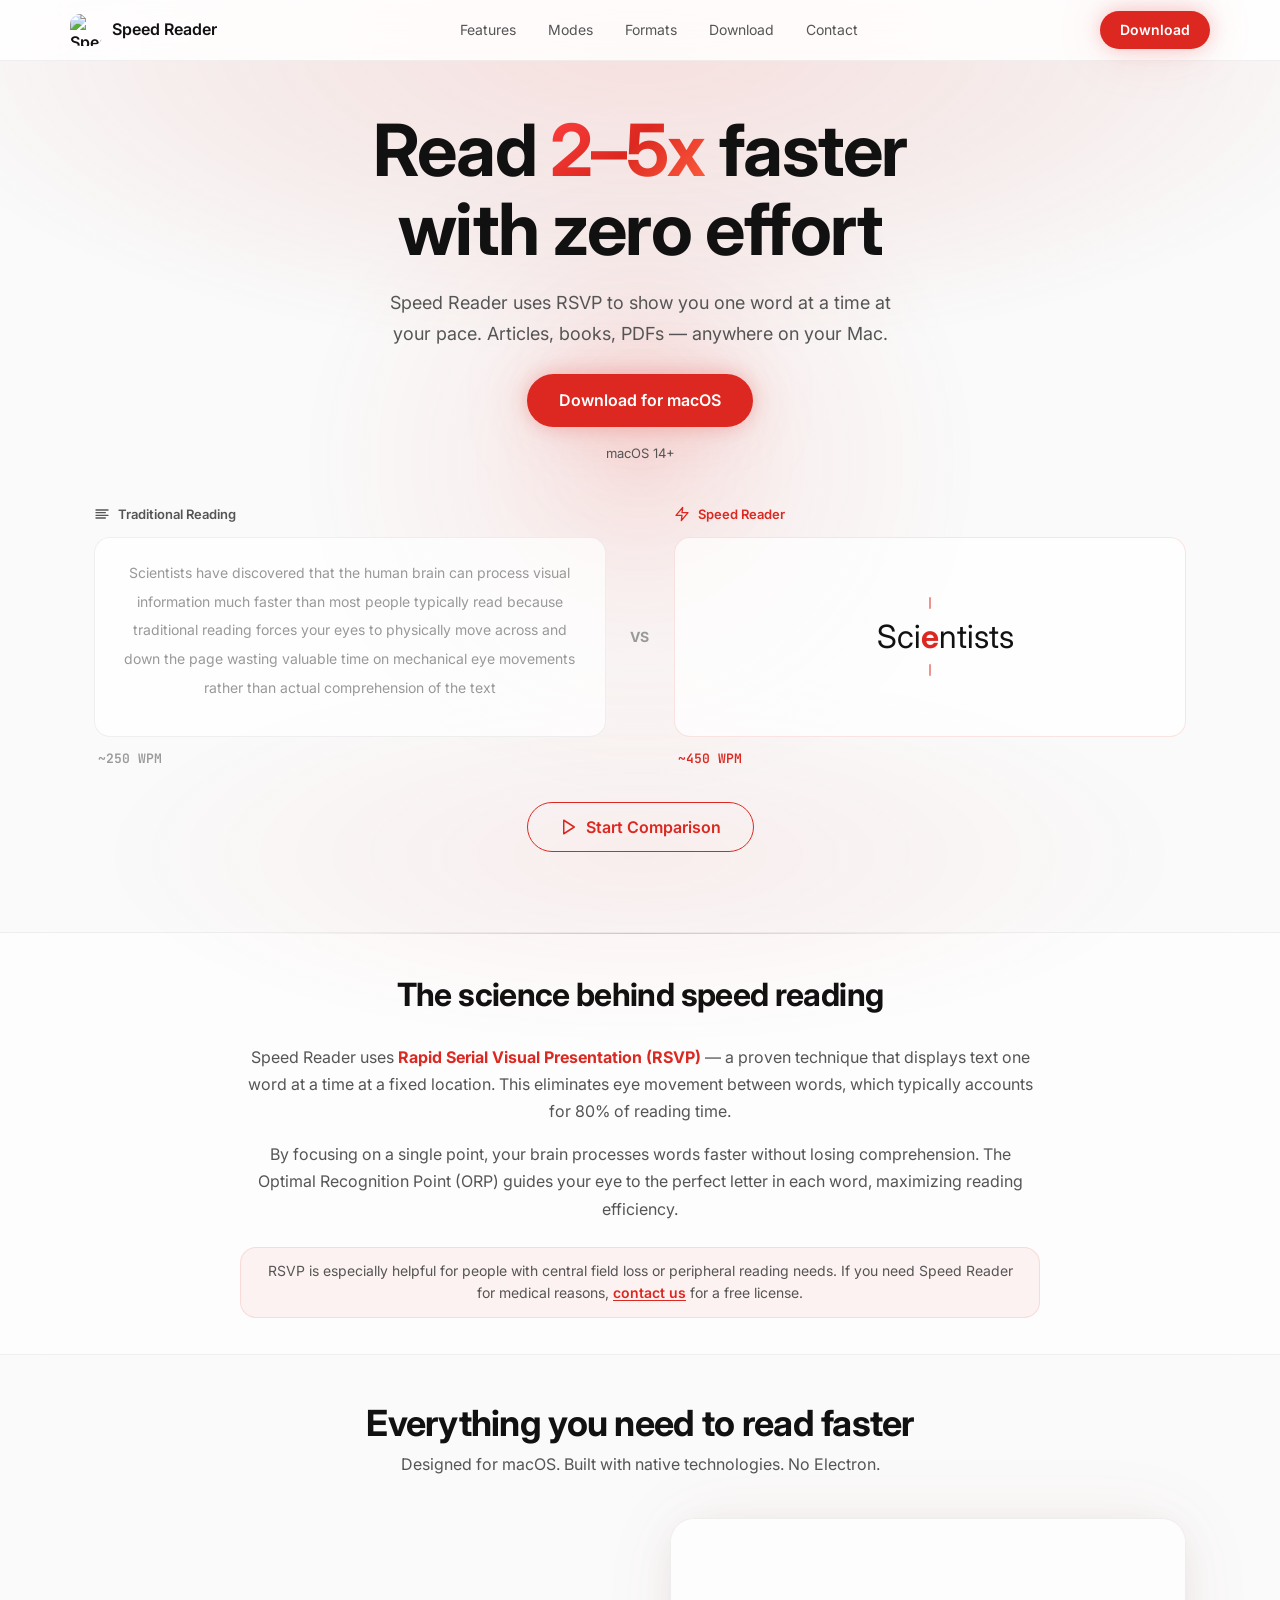
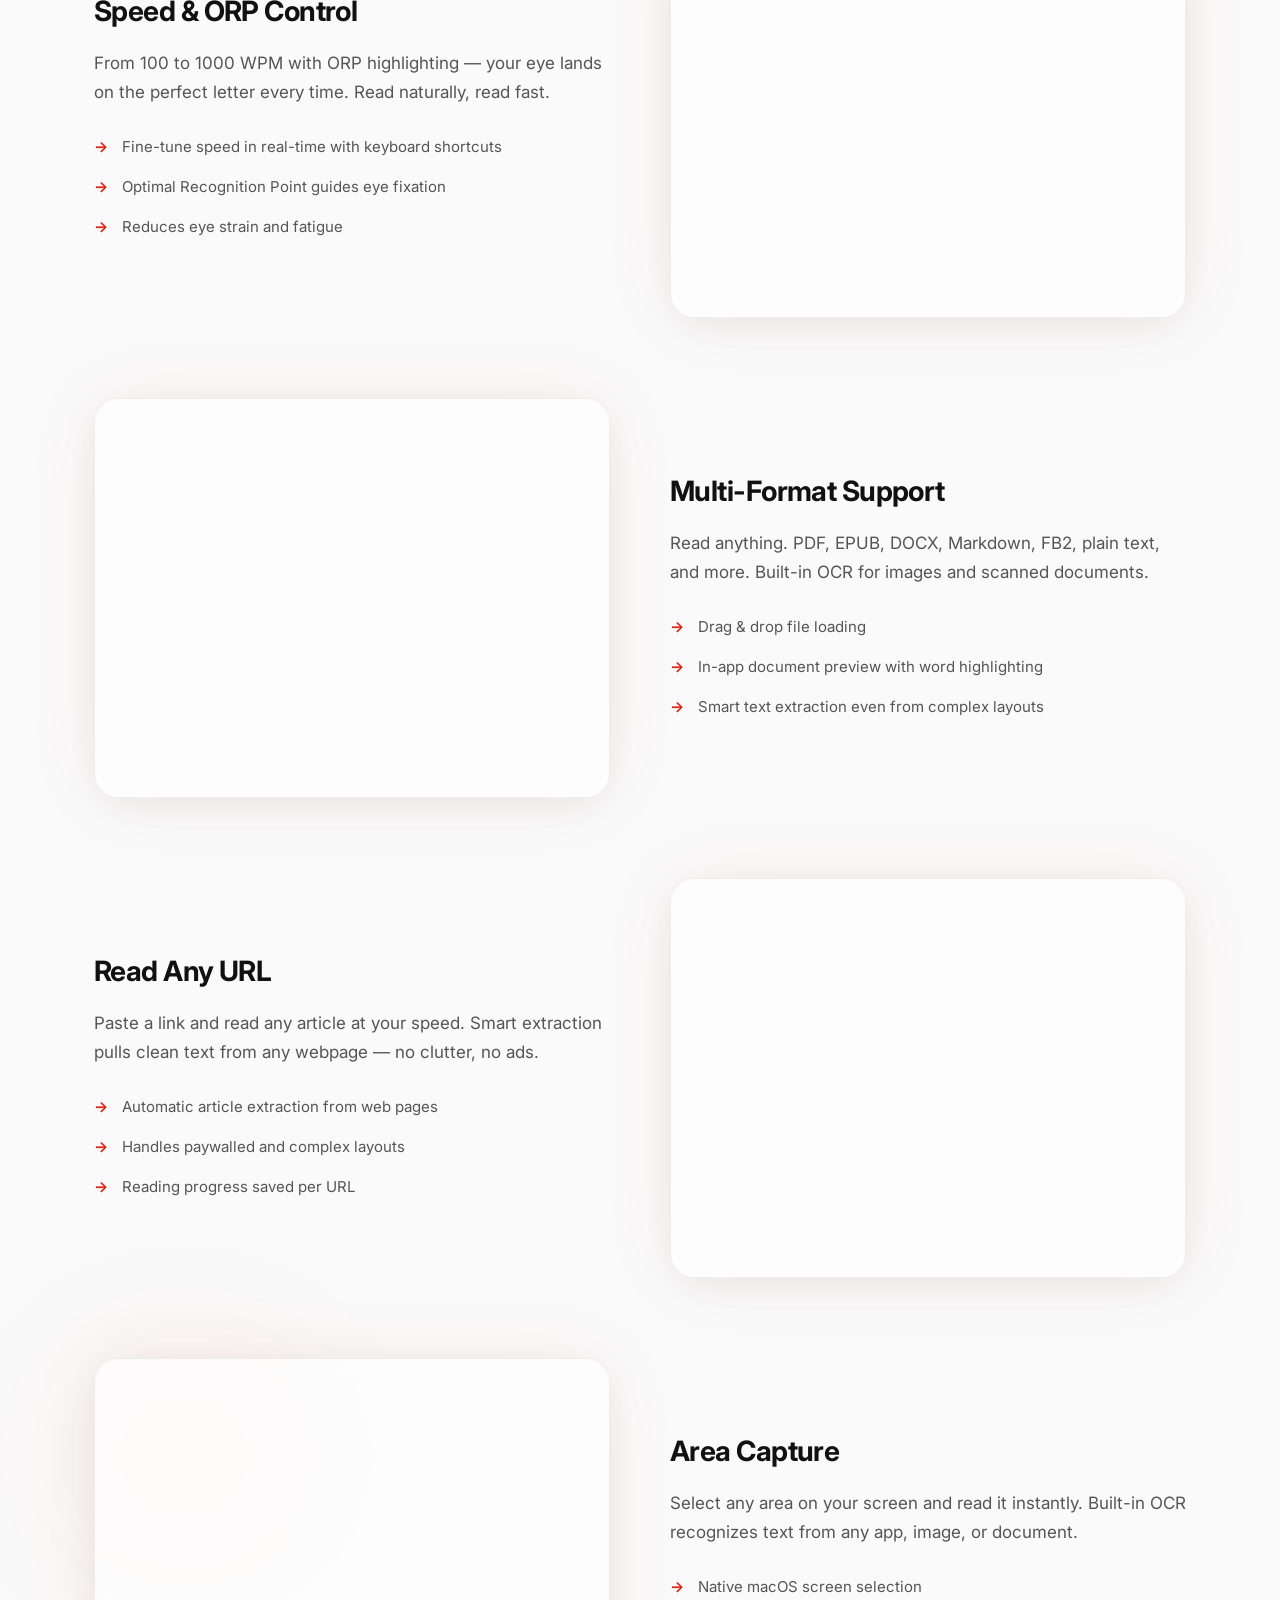
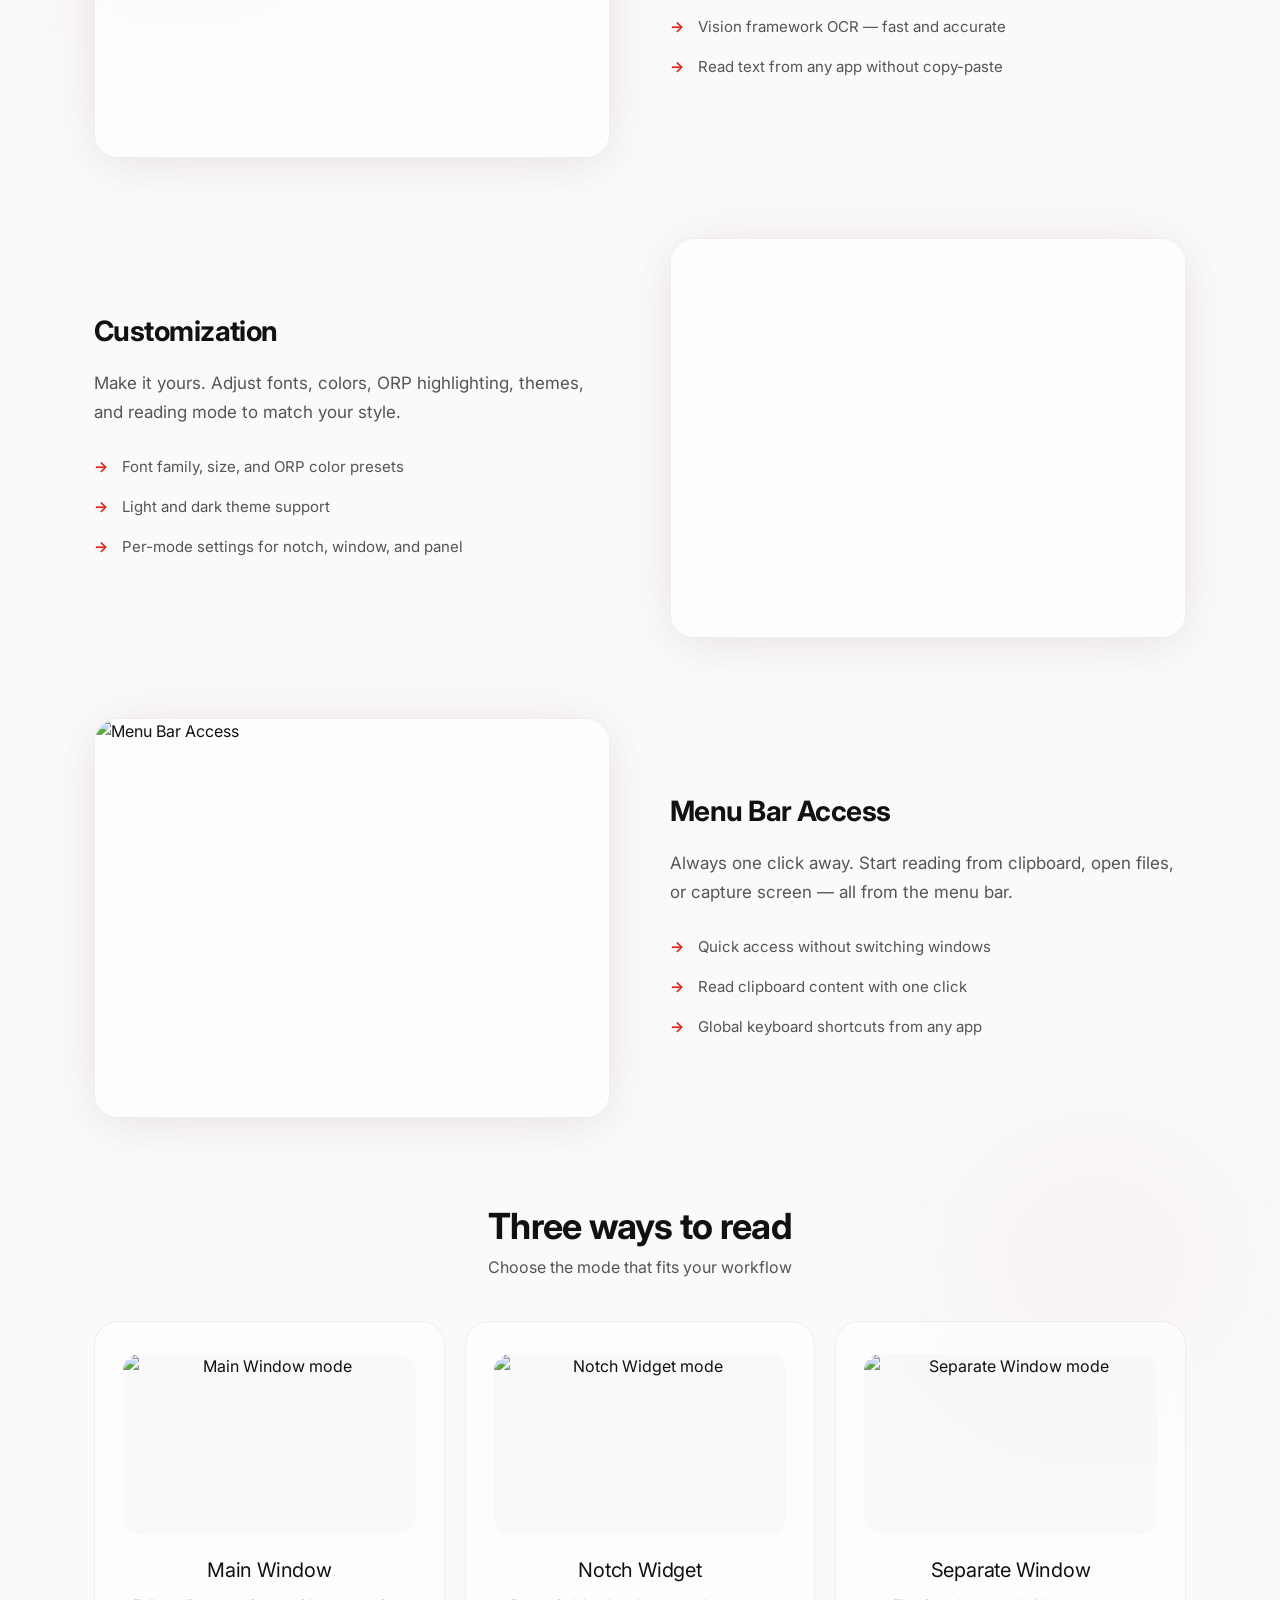
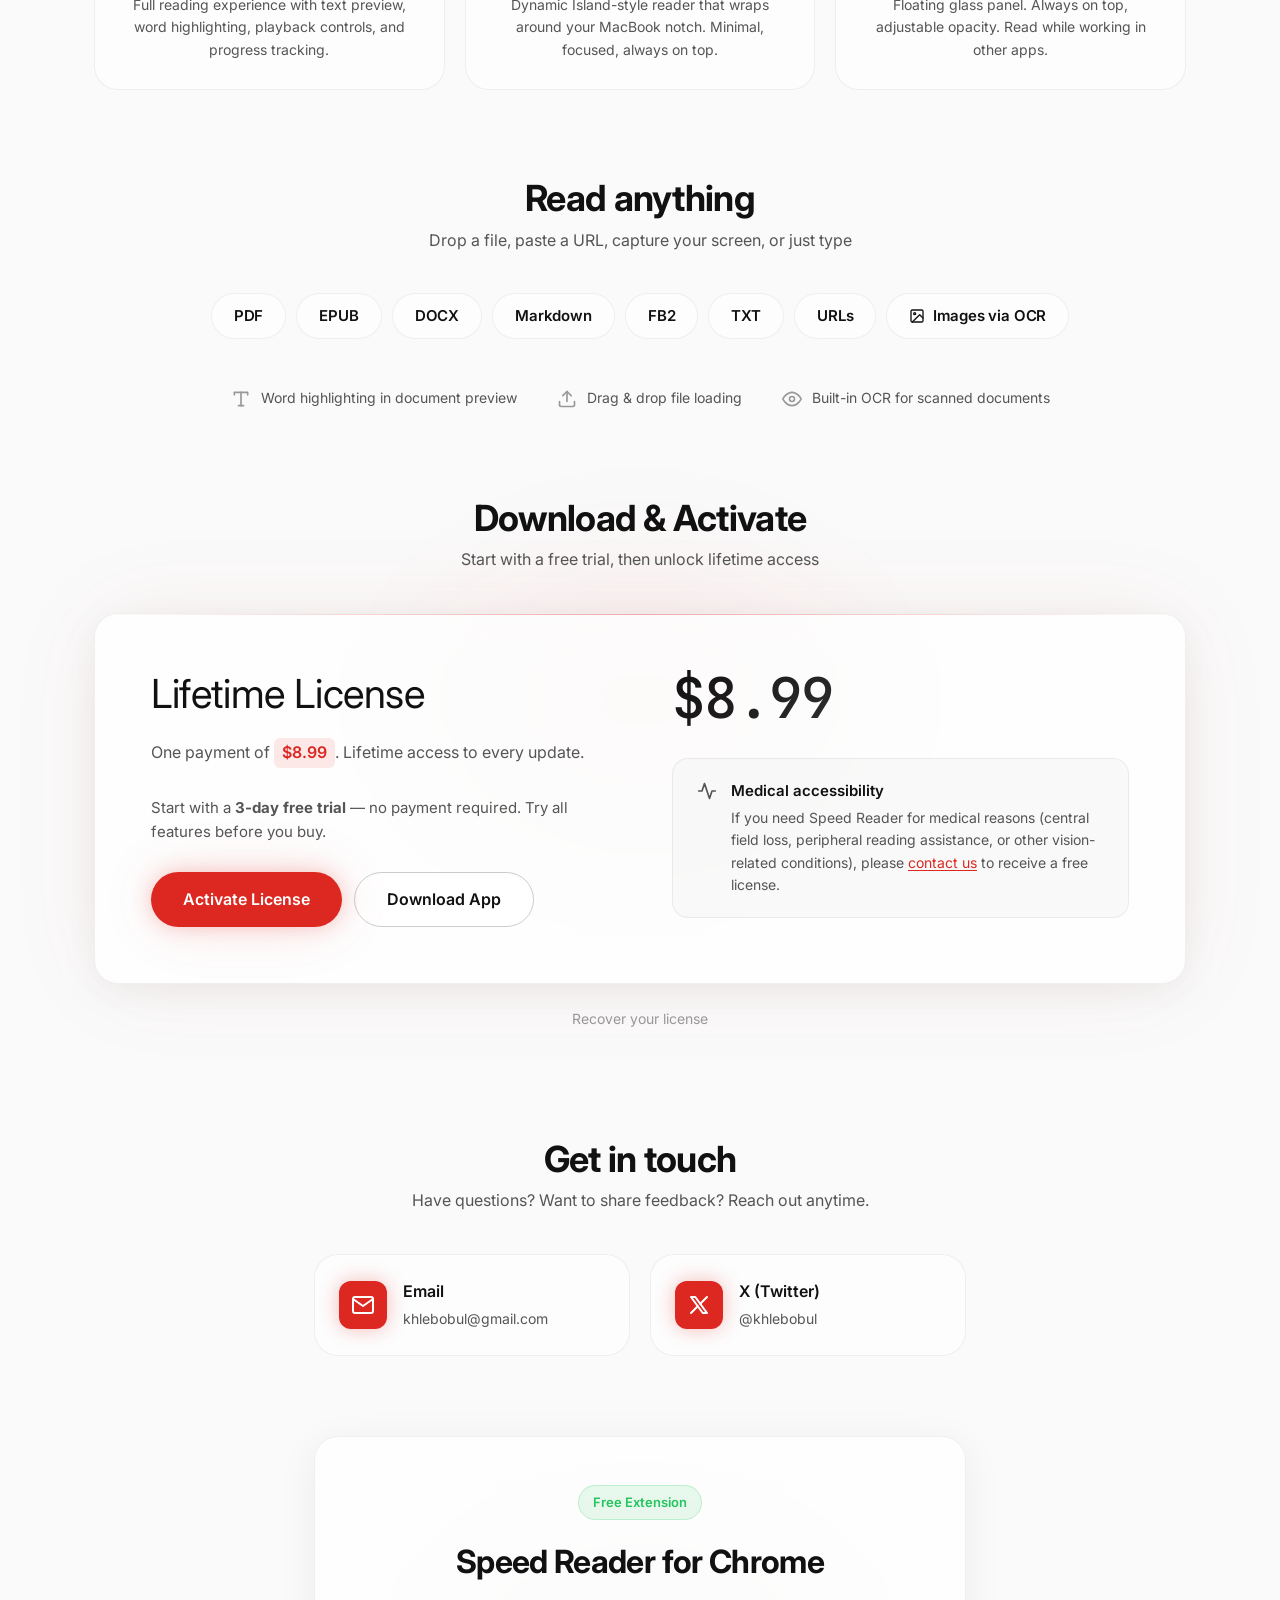
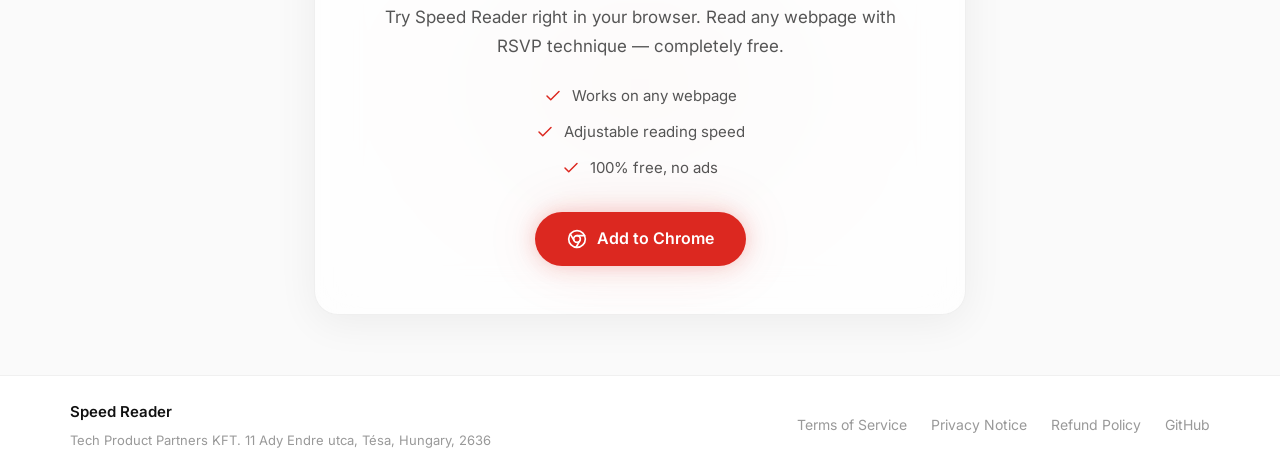
==== index.html @ 9a21c22a "small fix" ====
<!DOCTYPE html>
<html lang="en">
<head>
    <!-- Site domain — update all "https://speed-reader.pro" references when domain changes -->
    <meta charset="UTF-8">
    <meta name="viewport" content="width=device-width, initial-scale=1.0">
    <title>Speed Reader — Read Faster on macOS</title>
    <meta name="description" content="Speed reading app for macOS with RSVP technique, notch widget, and multi-format support. Read articles, books, and documents 2-5x faster.">
    <link rel="canonical" href="https://speed-reader.pro/">

    <!-- Open Graph -->
    <meta property="og:type" content="website">
    <meta property="og:url" content="https://speed-reader.pro/">
    <meta property="og:title" content="Speed Reader — Read Faster on macOS">
    <meta property="og:description" content="Speed reading app for macOS with RSVP technique, notch widget, and multi-format support. Read articles, books, and documents 2-5x faster.">
    <meta property="og:image" content="https://speed-reader.pro/assets/images/og-image.png">
    <meta property="og:site_name" content="Speed Reader">
    <meta property="og:locale" content="en_US">

    <!-- Twitter Card -->
    <meta name="twitter:card" content="summary_large_image">
    <meta name="twitter:site" content="@khlebobul">
    <meta name="twitter:title" content="Speed Reader — Read Faster on macOS">
    <meta name="twitter:description" content="Speed reading app for macOS with RSVP technique, notch widget, and multi-format support. Read articles, books, and documents 2-5x faster.">
    <meta name="twitter:image" content="https://speed-reader.pro/assets/images/og-image.png">

    <!-- Additional SEO -->
    <meta name="theme-color" content="#dc2820">
    <meta name="application-name" content="Speed Reader">

    <!-- Structured Data -->
    <script type="application/ld+json">
    {
        "@context": "https://schema.org",
        "@type": "SoftwareApplication",
        "name": "Speed Reader",
        "operatingSystem": "macOS 14+",
        "applicationCategory": "UtilitiesApplication",
        "description": "Speed reading app for macOS with RSVP technique, notch widget, and multi-format support. Read articles, books, and documents 2-5x faster.",
        "offers": {
            "@type": "Offer",
            "price": "8.99",
            "priceCurrency": "USD",
            "availability": "https://schema.org/InStock"
        },
        "url": "https://speed-reader.pro/",
        "screenshot": "https://speed-reader.pro/assets/images/main_window.jpeg"
    }
    </script>

    <link rel="preconnect" href="https://fonts.googleapis.com">
    <link rel="preconnect" href="https://fonts.gstatic.com" crossorigin>
    <link href="https://fonts.googleapis.com/css2?family=Inter:wght@400;500;600&family=JetBrains+Mono:wght@400;500&display=swap" rel="stylesheet">
    <link rel="stylesheet" href="css/style.css">
    <link rel="icon" type="image/png" href="assets/favicons/favicon-96x96.png" sizes="96x96" />
    <link rel="icon" type="image/svg+xml" href="assets/favicons/favicon.svg" />
    <link rel="shortcut icon" href="assets/favicons/favicon.ico" />
    <link rel="apple-touch-icon" sizes="180x180" href="assets/favicons/apple-touch-icon.png" />
    <link rel="manifest" href="assets/favicons/site.webmanifest" />
    <!-- Preload demo videos -->
    <link rel="preload" href="assets/demos/adjustable_speed.mp4" as="video" type="video/mp4">
    <link rel="preload" href="assets/demos/multi-format_support.mp4" as="video" type="video/mp4">
    <link rel="preload" href="assets/demos/url.mp4" as="video" type="video/mp4">
    <link rel="preload" href="assets/demos/area.mp4" as="video" type="video/mp4">
    <link rel="preload" href="assets/demos/settings.mp4" as="video" type="video/mp4">

    <!-- Preload mode images -->
    <link rel="preload" href="assets/images/main_window.jpeg" as="image">
    <link rel="preload" href="assets/images/notch_widget.jpeg" as="image">
    <link rel="preload" href="assets/images/separate_window.jpeg" as="image">

    <script>
window.paywall={paywallContainerId:"",shadowRoot:null,_paywallId:null,_isInitialized:!1,_initPromise:null,_eventHandlers:new Map,_paywallDocumentRoot:null,_observer:null,_overrideStyles:null,_iframeCreated:!1,_iframeCreating:!1,_userId:null,_requestCounter:0,_iframeContentWindow:null,_generateRequestId:function(){if("undefined"!=typeof crypto&&crypto.randomUUID)return crypto.randomUUID();if("undefined"!=typeof crypto&&crypto.getRandomValues){let e=new Uint8Array(16);return crypto.getRandomValues(e),Array.from(e,e=>e.toString(16).padStart(2,"0")).join("")}return this._requestCounter++,"".concat(Date.now(),"_").concat(this._requestCounter,"_").concat(Math.random().toString(36).slice(2,11))},init:function(e){var a;return this._initPromise||(this._paywallId=e,this._paywallDocumentRoot=null!=(a=this.shadowRoot)?a:document,"undefined"!=typeof chrome&&chrome.storage&&chrome.storage.sync&&chrome.storage.sync.get(["pw-".concat(this._paywallId,"-visitor-id")],e=>{var a;this._userId=null!=(a=e["pw-".concat(this._paywallId,"-visitor-id")])?a:null}),window.addEventListener("message",this._globalEventHandler.bind(this),!1),this._initPromise=new Promise(e=>{this._addEventHandler("init",a=>{"state"===a.data.type&&(this._isInitialized=!0,this._removeEventHandler("init"),e(!0))})})),this._initPromise},_createAndAppendIframe:function(){this._iframeCreated||this._iframeCreating||(this._iframeCreating=!0,window.requestAnimationFrame(()=>{let e=()=>{let e,a=document.createElement("iframe");a.src="https://appbox.space/paywall/".concat(this._paywallId,"?v=2.1.3&containerId=").concat(this.paywallContainerId,"&ext_user_id=").concat(this._userId),a.id="paywall-".concat(this._paywallId),a.style.cssText="position:fixed;width:0;height:0;border:none;opacity:0;",this.paywallContainerId?(e=this._paywallDocumentRoot.getElementById(this.paywallContainerId))||(console.warn("[PAYWALL ERROR] Specified container not found, appending to body"),e=this._paywallDocumentRoot.querySelector("body")):e=this._paywallDocumentRoot.querySelector("body"),e?(e.appendChild(a),this._iframeContentWindow=a.contentWindow,this._iframeCreated=!0,this._iframeCreating=!1):console.error("[PAYWALL ERROR] Paywall container not found")};"loading"===this._paywallDocumentRoot.readyState?this._paywallDocumentRoot.addEventListener("DOMContentLoaded",e):e()}))},_globalEventHandler:function(e){let a=!1;if(this._iframeContentWindow&&e.source===this._iframeContentWindow)a=!0;else if(this._iframeCreated){let t=this._paywallDocumentRoot.getElementById("paywall-".concat(this._paywallId));t&&e.source===t.contentWindow&&(a=!0)}if(!a)return;let t=this._paywallDocumentRoot.getElementById("paywall-".concat(this._paywallId));for(let[,a]of("change-styles"===e.data.type&&t?Object.assign(t.style,{...e.data.style,...this._overrideStyles||{}}):"redirect"===e.data.type?window.open(e.data.redirectUrl):"remove"===e.data.type&&t&&t.remove(),this._eventHandlers))a(e)},_addEventHandler:function(e,a){this._eventHandlers.set(e,a)},_removeEventHandler:function(e){this._eventHandlers.delete(e)},_ensureInitialized:async function(){return this._paywallId||this.init("793"),this._paywallId},_ensureIframeCreated:async function(){await this._ensureInitialized(),!this._iframeCreated&&(this._createAndAppendIframe(),this._isInitialized||await this._initPromise)},open:async function(){let e=arguments.length>0&&void 0!==arguments[0]?arguments[0]:{resolveEvent:"opened",consumeTrialOpen:!0};return await this._ensureIframeCreated(),new Promise((a,t)=>{let n=this._generateRequestId(),l=l=>{var s;if((null==(s=l.data)?void 0:s.type)==="state"&&"https://appbox.space"===l.origin)if("invisible"===l.data.state.visibility_status&&"paid"!==l.data.state.purchase_status&&"tokenization-sign-in"!==l.data.state.visibility_status_reason)this._removeEventHandler("open_".concat(n)),t(l.data.state);else switch(e.resolveEvent){case"opened":"visible"===l.data.state.visibility_status?(this._removeEventHandler("open_".concat(n)),a(l.data.state)):"invisible"===l.data.state.visibility_status&&(this._removeEventHandler("open_".concat(n)),t(l.data.state));break;case"signed-in":"signed-in"===l.data.state.auth_status&&(this._removeEventHandler("open_".concat(n)),a(l.data.state));break;case"success-purchase":"paid"===l.data.state.purchase_status&&(this._removeEventHandler("open_".concat(n)),a(l.data.state))}};this._addEventHandler("open_".concat(n),l);let s=this._paywallDocumentRoot.getElementById("paywall-".concat(this._paywallId));null==s||s.contentWindow.postMessage({action:"open",consumeTrialOpen:e.consumeTrialOpen},"*")})},renew:async function(){return await this._ensureIframeCreated(),new Promise((e,a)=>{var t;let n=this._generateRequestId(),l=t=>{var l;(null==(l=t.data)?void 0:l.type)==="state"&&"https://appbox.space"===t.origin&&("paid"===t.data.state.purchase_status?(this._removeEventHandler("renew_".concat(n)),e(t.data.state)):"closed-by-user"===t.data.state.visibility_status_reason&&(this._removeEventHandler("renew_".concat(n)),a(t.data.state)))};this._addEventHandler("renew_".concat(n),l),null==(t=this._paywallDocumentRoot.getElementById("paywall-".concat(this._paywallId)))||t.contentWindow.postMessage({action:"renew"},"*")})},getUser:async function(){return await this._ensureIframeCreated(),this.makeRequest("https://appbox.space/api/v1/paywall/".concat(this._paywallId,"/user"))},signOut:async function(){return this.makeRequest("https://appbox.space/api/signout",{method:"POST"})},destroy:async function(){await this._ensureIframeCreated();let e=this._paywallDocumentRoot.getElementById("paywall-".concat(this._paywallId));null==e||e.remove(),this._iframeCreated=!1,this._iframeContentWindow=null,this._isInitialized=!1,this._initPromise=null},setUserMetadata:async function(e){await this._ensureIframeCreated();let a=this._paywallDocumentRoot.getElementById("paywall-".concat(this._paywallId));null==a||a.contentWindow.postMessage({type:"SET_USER_METADATA",metadata:e},"*")},getTrialInfo:async function(){return await this._ensureIframeCreated(),new Promise((e,a)=>{let t=this._paywallDocumentRoot.getElementById("paywall-".concat(this._paywallId)),n=this._generateRequestId(),l=t=>{t.data.requestId===n&&(this._removeEventHandler("request_".concat(n)),t.data.error?a(t.data.error):e(t.data.response))};this._addEventHandler("request_".concat(n),l),null==t||t.contentWindow.postMessage({type:"GET_TRIAL_INFO",requestId:n},"*")})},getOfferInfo:async function(){return await this._ensureIframeCreated(),new Promise((e,a)=>{let t=this._paywallDocumentRoot.getElementById("paywall-".concat(this._paywallId)),n=this._generateRequestId(),l=t=>{t.data.requestId===n&&(this._removeEventHandler("request_".concat(n)),t.data.error?a(t.data.error):e(t.data.response))};this._addEventHandler("request_".concat(n),l),null==t||t.contentWindow.postMessage({type:"GET_OFFER_INFO",requestId:n},"*")})},makeRequest:async function(e){let a=arguments.length>1&&void 0!==arguments[1]?arguments[1]:{},t=arguments.length>2&&void 0!==arguments[2]?arguments[2]:null,n=arguments.length>3&&void 0!==arguments[3]&&arguments[3];return await this._ensureIframeCreated(),new Promise((l,s)=>{let r=this._paywallDocumentRoot.getElementById("paywall-".concat(this._paywallId)),i=this._generateRequestId(),o=e=>{e.data.requestId===i&&(this._removeEventHandler("request_".concat(i)),e.data.error?s(e.data.error):l(e.data.response))};this._addEventHandler("request_".concat(i),o),null==r||r.contentWindow.postMessage({type:"MAKE_REQUEST",url:e,options:a,requestId:i,useFormData:n},"*"),t&&(t.abort=()=>{this._abortRequest(i)})})},makeStreamRequest:async function*(e){let a=arguments.length>1&&void 0!==arguments[1]?arguments[1]:{},t=arguments.length>2&&void 0!==arguments[2]?arguments[2]:null,n=arguments.length>3&&void 0!==arguments[3]&&arguments[3];await this._ensureIframeCreated();let l=this._paywallDocumentRoot.getElementById("paywall-".concat(this._paywallId)),s=this._generateRequestId();this._addEventHandler("stream_".concat(s),e=>new Promise((a,t)=>{if(e.data.requestId===s){var n,l;(null==(l=e.data)||null==(n=l.data)?void 0:n.error)?t(e.data.data.error):a({chunk:e.data.chunk,done:e.data.done})}else a(null)})),null==l||l.contentWindow.postMessage({type:"MAKE_STREAM_REQUEST",url:e,options:a,requestId:s,useFormData:n},"*"),t&&(t.abort=()=>{this._abortRequest(s)});try{for(;;){let e=await new Promise((e,a)=>{let t=t=>{if(t.data.requestId===s){var n,l;(null==(l=t.data)||null==(n=l.data)?void 0:n.error)?a(t.data.data.error):e(t.data)}};this._addEventHandler("stream_message_".concat(s),t)});if(e.done)break;e.chunk&&(yield e.chunk)}}finally{this._removeEventHandler("stream_".concat(s)),this._removeEventHandler("stream_message_".concat(s))}},_abortRequest:function(e){var a;let t=this._paywallDocumentRoot.getElementById("paywall-".concat(this._paywallId));null==t||null==(a=t.contentWindow)||a.postMessage({type:"ABORT_REQUEST",requestId:e},"*")}};
    </script>
    </head>
<body>

    <!-- Nav -->
    <nav class="nav">
        <div class="nav-inner">
            <a href="#" class="nav-logo">
                <img src="assets/logo/logo.png" alt="Speed Reader" class="nav-logo-icon">
                <span>Speed Reader</span>
            </a>
            <div class="nav-links">
                <a href="#features">Features</a>
                <a href="#modes">Modes</a>
                <a href="#formats">Formats</a>
                <a href="#download-section">Download</a>
                <a href="#contact">Contact</a>
            </div>
            <a href="#download-section" class="btn btn-sm" data-umami-event="download-nav">Download</a>
        </div>
    </nav>

    <main>
    <!-- Hero -->
    <section class="hero">
        <h1 class="hero-title">
            Read <span class="hero-accent">2&ndash;5x</span> faster<br>
            with zero effort
        </h1>
        <p class="hero-subtitle">
            Speed Reader uses RSVP to show you one word at a time at your pace.
            Articles, books, PDFs — anywhere on your Mac.
        </p>
        <div class="hero-cta">
            <a href="#download-section" class="btn btn-lg" data-umami-event="download-hero">Download for macOS</a>
            <span class="hero-req">macOS 14+</span>
        </div>

        <!-- Hero visual: Speed comparison -->
        <div class="hero-visual">
            <div class="comparison-container">
                <div class="comparison-side comparison-traditional">
                    <div class="comparison-label">
                        <svg width="16" height="16" viewBox="0 0 24 24" fill="none" stroke="currentColor" stroke-width="2" stroke-linecap="round" stroke-linejoin="round"><line x1="17" y1="10" x2="3" y2="10"/><line x1="21" y1="6" x2="3" y2="6"/><line x1="21" y1="14" x2="3" y2="14"/><line x1="17" y1="18" x2="3" y2="18"/></svg>
                        Traditional Reading
                    </div>
                    <div class="comparison-display comparison-text-display" id="comparison-traditional"></div>
                    <div class="comparison-meta">
                        <span class="comparison-wpm" id="traditional-wpm">~250 WPM</span>
                        <span class="comparison-status" id="traditional-status"></span>
                    </div>
                </div>

                <div class="comparison-vs">VS</div>

                <div class="comparison-side comparison-rsvp">
                    <div class="comparison-label comparison-label-accent">
                        <svg width="16" height="16" viewBox="0 0 24 24" fill="none" stroke="currentColor" stroke-width="2" stroke-linecap="round" stroke-linejoin="round"><polygon points="13 2 3 14 12 14 11 22 21 10 12 10 13 2"/></svg>
                        Speed Reader
                    </div>
                    <div class="comparison-display comparison-rsvp-display" id="comparison-rsvp">
                        <div class="comparison-rsvp-text">
                            <span id="comp-rsvp-pre"></span><span id="comp-rsvp-orp"></span><span id="comp-rsvp-post"></span>
                        </div>
                    </div>
                    <div class="comparison-meta">
                        <span class="comparison-wpm comparison-wpm-accent" id="rsvp-wpm">~450 WPM</span>
                        <span class="comparison-status" id="rsvp-status"></span>
                    </div>
                </div>
            </div>

            <div class="comparison-controls">
                <button class="btn btn-lg comparison-btn" id="comparison-start">
                    <svg width="18" height="18" viewBox="0 0 24 24" fill="none" stroke="currentColor" stroke-width="2" stroke-linecap="round" stroke-linejoin="round"><polygon points="5 3 19 12 5 21 5 3"/></svg>
                    Start Comparison
                </button>
                <div class="comparison-result" id="comparison-result"></div>
            </div>
        </div>
    </section>

    <!-- RSVP Technique -->
    <section class="rsvp-technique">
        <div class="rsvp-technique-inner">
            <div class="rsvp-technique-content">
                <h2>The science behind speed reading</h2>
                <p class="rsvp-technique-text">
                    Speed Reader uses <strong>Rapid Serial Visual Presentation (RSVP)</strong> — a proven technique that displays text one word at a time at a fixed location. This eliminates eye movement between words, which typically accounts for 80% of reading time.
                </p>
                <p class="rsvp-technique-text">
                    By focusing on a single point, your brain processes words faster without losing comprehension. The Optimal Recognition Point (ORP) guides your eye to the perfect letter in each word, maximizing reading efficiency.
                </p>
                <p class="rsvp-technique-medical">
                    RSVP is especially helpful for people with central field loss or peripheral reading needs. If you need Speed Reader for medical reasons, <a href="mailto:support@speed-reader.pro">contact us</a> for a free license.
                </p>
            </div>
        </div>
    </section>

    <!-- Features -->
    <section class="features" id="features">
        <div class="section-header">
            <h2>Everything you need to read faster</h2>
            <p class="section-subtitle">Designed for macOS. Built with native technologies. No Electron.</p>
        </div>

        <div class="features-list">
            <div class="feature-item">
                <div class="feature-item-content">
                    <h3>Speed & ORP Control</h3>
                    <p>From 100 to 1000 WPM with ORP highlighting — your eye lands on the perfect letter every time. Read naturally, read fast.</p>
                    <ul class="feature-item-list">
                        <li>Fine-tune speed in real-time with keyboard shortcuts</li>
                        <li>Optimal Recognition Point guides eye fixation</li>
                        <li>Reduces eye strain and fatigue</li>
                    </ul>
                </div>
                <div class="feature-item-visual">
                    <video autoplay loop muted playsinline>
                        <source src="assets/demos/adjustable_speed.mp4" type="video/mp4">
                    </video>
                </div>
            </div>

            <div class="feature-item feature-item-reverse">
                <div class="feature-item-content">
                    <h3>Multi-Format Support</h3>
                    <p>Read anything. PDF, EPUB, DOCX, Markdown, FB2, plain text, and more. Built-in OCR for images and scanned documents.</p>
                    <ul class="feature-item-list">
                        <li>Drag & drop file loading</li>
                        <li>In-app document preview with word highlighting</li>
                        <li>Smart text extraction even from complex layouts</li>
                    </ul>
                </div>
                <div class="feature-item-visual">
                    <video autoplay loop muted playsinline>
                        <source src="assets/demos/multi-format_support.mp4" type="video/mp4">
                    </video>
                </div>
            </div>

            <div class="feature-item">
                <div class="feature-item-content">
                    <h3>Read Any URL</h3>
                    <p>Paste a link and read any article at your speed. Smart extraction pulls clean text from any webpage — no clutter, no ads.</p>
                    <ul class="feature-item-list">
                        <li>Automatic article extraction from web pages</li>
                        <li>Handles paywalled and complex layouts</li>
                        <li>Reading progress saved per URL</li>
                    </ul>
                </div>
                <div class="feature-item-visual">
                    <video autoplay loop muted playsinline>
                        <source src="assets/demos/url.mp4" type="video/mp4">
                    </video>
                </div>
            </div>

            <div class="feature-item feature-item-reverse">
                <div class="feature-item-content">
                    <h3>Area Capture</h3>
                    <p>Select any area on your screen and read it instantly. Built-in OCR recognizes text from any app, image, or document.</p>
                    <ul class="feature-item-list">
                        <li>Native macOS screen selection</li>
                        <li>Vision framework OCR — fast and accurate</li>
                        <li>Read text from any app without copy-paste</li>
                    </ul>
                </div>
                <div class="feature-item-visual">
                    <video autoplay loop muted playsinline>
                        <source src="assets/demos/area.mp4" type="video/mp4">
                    </video>
                </div>
            </div>

            <div class="feature-item">
                <div class="feature-item-content">
                    <h3>Customization</h3>
                    <p>Make it yours. Adjust fonts, colors, ORP highlighting, themes, and reading mode to match your style.</p>
                    <ul class="feature-item-list">
                        <li>Font family, size, and ORP color presets</li>
                        <li>Light and dark theme support</li>
                        <li>Per-mode settings for notch, window, and panel</li>
                    </ul>
                </div>
                <div class="feature-item-visual">
                    <video autoplay loop muted playsinline>
                        <source src="assets/demos/settings.mp4" type="video/mp4">
                    </video>
                </div>
            </div>

            <div class="feature-item feature-item-reverse">
                <div class="feature-item-content">
                    <h3>Menu Bar Access</h3>
                    <p>Always one click away. Start reading from clipboard, open files, or capture screen — all from the menu bar.</p>
                    <ul class="feature-item-list">
                        <li>Quick access without switching windows</li>
                        <li>Read clipboard content with one click</li>
                        <li>Global keyboard shortcuts from any app</li>
                    </ul>
                </div>
                <div class="feature-item-visual">
                    <img src="assets/images/menu_bar.jpeg" alt="Menu Bar Access">
                </div>
            </div>
        </div>
    </section>

    <!-- Reading Modes -->
    <section class="modes" id="modes">
        <div class="section-header">
            <h2>Three ways to read</h2>
            <p class="section-subtitle">Choose the mode that fits your workflow</p>
        </div>

        <div class="modes-grid">
            <div class="mode-card">
                <div class="mode-visual">
                    <img src="assets/images/main_window.jpeg" alt="Main Window mode" class="mode-image">
                </div>
                <h3>Main Window</h3>
                <p>Full reading experience with text preview, word highlighting, playback controls, and progress tracking.</p>
            </div>

            <div class="mode-card">
                <div class="mode-visual">
                    <img src="assets/images/notch_widget.jpeg" alt="Notch Widget mode" class="mode-image">
                </div>
                <h3>Notch Widget</h3>
                <p>Dynamic Island-style reader that wraps around your MacBook notch. Minimal, focused, always on top.</p>
            </div>

            <div class="mode-card">
                <div class="mode-visual">
                    <img src="assets/images/separate_window.jpeg" alt="Separate Window mode" class="mode-image">
                </div>
                <h3>Separate Window</h3>
                <p>Floating glass panel. Always on top, adjustable opacity. Read while working in other apps.</p>
            </div>
        </div>
    </section>

    <!-- Formats -->
    <section class="formats" id="formats">
        <div class="section-header">
            <h2>Read anything</h2>
            <p class="section-subtitle">Drop a file, paste a URL, capture your screen, or just type</p>
        </div>

        <div class="formats-grid">
            <div class="format-tag">PDF</div>
            <div class="format-tag">EPUB</div>
            <div class="format-tag">DOCX</div>
            <div class="format-tag">Markdown</div>
            <div class="format-tag">FB2</div>
            <div class="format-tag">TXT</div>
            <div class="format-tag">URLs</div>
            <div class="format-tag format-tag-special">
                <svg width="16" height="16" viewBox="0 0 24 24" fill="none" stroke="currentColor" stroke-width="2" stroke-linecap="round" stroke-linejoin="round"><rect x="3" y="3" width="18" height="18" rx="2"/><circle cx="8.5" cy="8.5" r="1.5"/><polyline points="21 15 16 10 5 21"/></svg>
                Images via OCR
            </div>
        </div>

        <div class="formats-features">
            <div class="format-feature">
                <div class="format-feature-icon">
                    <svg width="20" height="20" viewBox="0 0 24 24" fill="none" stroke="currentColor" stroke-width="2" stroke-linecap="round" stroke-linejoin="round"><polyline points="4 7 4 4 20 4 20 7"/><line x1="9" y1="20" x2="15" y2="20"/><line x1="12" y1="4" x2="12" y2="20"/></svg>
                </div>
                <span>Word highlighting in document preview</span>
            </div>
            <div class="format-feature">
                <div class="format-feature-icon">
                    <svg width="20" height="20" viewBox="0 0 24 24" fill="none" stroke="currentColor" stroke-width="2" stroke-linecap="round" stroke-linejoin="round"><path d="M21 15v4a2 2 0 0 1-2 2H5a2 2 0 0 1-2-2v-4"/><polyline points="17 8 12 3 7 8"/><line x1="12" y1="3" x2="12" y2="15"/></svg>
                </div>
                <span>Drag & drop file loading</span>
            </div>
            <div class="format-feature">
                <div class="format-feature-icon">
                    <svg width="20" height="20" viewBox="0 0 24 24" fill="none" stroke="currentColor" stroke-width="2" stroke-linecap="round" stroke-linejoin="round"><path d="M1 12s4-8 11-8 11 8 11 8-4 8-11 8-11-8-11-8z"/><circle cx="12" cy="12" r="3"/></svg>
                </div>
                <span>Built-in OCR for scanned documents</span>
            </div>
        </div>
    </section>

    <!-- Download & Pricing -->
    <section class="pricing" id="download-section">
        <div class="section-header">
            <h2>Download & Activate</h2>
            <p class="section-subtitle">Start with a free trial, then unlock lifetime access</p>
        </div>

        <div class="pricing-container">
            <div class="pricing-left">
                <h3 class="pricing-title">Lifetime License</h3>
                <p class="pricing-subtitle">One payment of <span class="pricing-highlight">$8.99</span>. Lifetime access to every update.</p>
                <p class="pricing-trial">Start with a <strong>3-day free trial</strong> — no payment required. Try all features before you buy.</p>
                <div class="pricing-actions">
                    <button class="btn btn-lg" data-umami-event="activate-pricing" onclick="openPaywall()">Activate License</button>
                    <a href="https://github.com/speed-reader-pro/speed-reader-app-releases/releases/latest/download/SpeedReader.dmg" class="btn btn-lg btn-outline" data-umami-event="download-pricing">Download App</a>
                </div>
            </div>

            <div class="pricing-right">
                <div class="pricing-amount">$8.99</div>
                
                <div class="pricing-medical">
                    <svg width="20" height="20" viewBox="0 0 24 24" fill="none" stroke="currentColor" stroke-width="2" stroke-linecap="round" stroke-linejoin="round">
                        <path d="M22 12h-4l-3 9L9 3l-3 9H2"/>
                    </svg>
                    <div class="pricing-medical-content">
                        <div class="pricing-medical-title">Medical accessibility</div>
                        <div class="pricing-medical-text">
                            If you need Speed Reader for medical reasons (central field loss, peripheral reading assistance, or other vision-related conditions), please <a href="mailto:support@speed-reader.pro">contact us</a> to receive a free license.
                        </div>
                    </div>
                </div>
            </div>
        </div>

        <a href="legal/refund.html" class="pricing-refund">Recover your license</a>
    </section>

    <!-- Contact -->
    <section class="contact" id="contact">
        <div class="section-header">
            <h2>Get in touch</h2>
            <p class="section-subtitle">Have questions? Want to share feedback? Reach out anytime.</p>
        </div>

        <div class="contact-grid">
            <a href="mailto:khlebobul@gmail.com" class="contact-card">
                <div class="contact-icon">
                    <svg width="24" height="24" viewBox="0 0 24 24" fill="none" stroke="currentColor" stroke-width="2" stroke-linecap="round" stroke-linejoin="round">
                        <path d="M4 4h16c1.1 0 2 .9 2 2v12c0 1.1-.9 2-2 2H4c-1.1 0-2-.9-2-2V6c0-1.1.9-2 2-2z"/>
                        <polyline points="22,6 12,13 2,6"/>
                    </svg>
                </div>
                <div class="contact-content">
                    <h3>Email</h3>
                    <p>khlebobul@gmail.com</p>
                </div>
            </a>

            <a href="https://x.com/khlebobul" target="_blank" rel="noopener noreferrer" class="contact-card">
                <div class="contact-icon">
                    <svg width="24" height="24" viewBox="0 0 24 24" fill="none" stroke="currentColor" stroke-width="2" stroke-linecap="round" stroke-linejoin="round">
                        <path d="M4 4l11.733 16h4.267l-11.733 -16z"/>
                        <path d="M4 20l6.768 -6.768m2.46 -2.46l6.772 -6.772"/>
                    </svg>
                </div>
                <div class="contact-content">
                    <h3>X (Twitter)</h3>
                    <p>@khlebobul</p>
                </div>
            </a>

        </div>
    </section>

    <!-- Refund Modal -->
    <div class="modal-overlay" id="refund-modal">
        <div class="modal">
            <button class="modal-close" id="refund-close">&times;</button>
            <h2>Recover your license</h2>
            <p>Send us the email address you used when purchasing Speed Reader. We'll help you restore access, transfer your license to a new device, or process a refund.</p>
            <a href="mailto:khlebobul@gmail.com?subject=Speed%20Reader%20%E2%80%94%20License%20Recovery" class="btn btn-lg modal-btn">
                <svg width="18" height="18" viewBox="0 0 24 24" fill="none" stroke="currentColor" stroke-width="2" stroke-linecap="round" stroke-linejoin="round">
                    <path d="M4 4h16c1.1 0 2 .9 2 2v12c0 1.1-.9 2-2 2H4c-1.1 0-2-.9-2-2V6c0-1.1.9-2 2-2z"/>
                    <polyline points="22,6 12,13 2,6"/>
                </svg>
                khlebobul@gmail.com
            </a>
        </div>
    </div>

    <!-- Browser Extension -->
    <section class="extension">
        <div class="extension-container">
            <div class="extension-content">
                <div class="extension-badge">Free Extension</div>
                <h2>Speed Reader for Chrome</h2>
                <p>Try Speed Reader right in your browser. Read any webpage with RSVP technique — completely free.</p>
                <div class="extension-features">
                    <div class="extension-feature">
                        <svg width="18" height="18" viewBox="0 0 24 24" fill="none" stroke="currentColor" stroke-width="2" stroke-linecap="round" stroke-linejoin="round"><polyline points="20 6 9 17 4 12"/></svg>
                        <span>Works on any webpage</span>
                    </div>
                    <div class="extension-feature">
                        <svg width="18" height="18" viewBox="0 0 24 24" fill="none" stroke="currentColor" stroke-width="2" stroke-linecap="round" stroke-linejoin="round"><polyline points="20 6 9 17 4 12"/></svg>
                        <span>Adjustable reading speed</span>
                    </div>
                    <div class="extension-feature">
                        <svg width="18" height="18" viewBox="0 0 24 24" fill="none" stroke="currentColor" stroke-width="2" stroke-linecap="round" stroke-linejoin="round"><polyline points="20 6 9 17 4 12"/></svg>
                        <span>100% free, no ads</span>
                    </div>
                </div>
                <a href="https://chromewebstore.google.com/detail/speed-reader/iifbkjcdekfokhpjbiabfgjlloabpdlp" target="_blank" rel="noopener noreferrer" class="btn btn-lg extension-btn">
                    <svg width="20" height="20" viewBox="0 0 24 24" fill="none" stroke="currentColor" stroke-width="2" stroke-linecap="round" stroke-linejoin="round">
                        <circle cx="12" cy="12" r="10"/>
                        <circle cx="12" cy="12" r="4"/>
                        <line x1="21.17" y1="8" x2="12" y2="8"/>
                        <line x1="3.95" y1="6.06" x2="8.54" y2="14"/>
                        <line x1="10.88" y1="21.94" x2="15.46" y2="14"/>
                    </svg>
                    Add to Chrome
                </a>
            </div>
        </div>
    </section>

    </main>

    <!-- Footer -->
    <footer class="footer">
        <div class="footer-inner">
            <div class="footer-brand">
                <span>Speed Reader</span>
                <span class="footer-address">Tech Product Partners KFT. 11 Ady Endre utca, Tésa, Hungary, 2636</span>
            </div>
            <div class="footer-links">
                <a href="legal/terms.html" target="_blank">Terms of Service</a>
                <a href="legal/privacy.html" target="_blank">Privacy Notice</a>
                <a href="legal/refund.html" target="_blank">Refund Policy</a>
                <a href="https://github.com/khlebobul" target="_blank">GitHub</a>
            </div>
        </div>
    </footer>

    <script defer src="https://cloud.umami.is/script.js" data-website-id="ab2039d1-7737-407b-ad98-6952c78fc07d"></script>
    <script src="js/script.js"></script>
    <script>
    async function openPaywall() {
        try {
            await paywall.open({ resolveEvent: 'success-purchase' });
            console.log('Purchase successful');
        } catch (error) {
            if (error.visibility_status_reason === 'active-payment-found') {
                console.log('Already purchased');
            } else {
                console.log('Paywall closed:', error.visibility_status_reason);
            }
        }
    }
    </script>
</body>
</html>
---- css/style.css ----
/* ========== Reset & Base ========== */
*, *::before, *::after {
    margin: 0;
    padding: 0;
    box-sizing: border-box;
}

:root {
    --bg: #fafafa;
    --bg-subtle: rgba(255, 255, 255, 0.8);
    --bg-card: rgba(255, 255, 255, 0.7);
    --bg-card-hover: rgba(255, 255, 255, 0.9);
    --border: rgba(220, 40, 30, 0.15);
    --border-subtle: rgba(0, 0, 0, 0.06);
    --text: #111111;
    --text-secondary: #555555;
    --text-tertiary: #999999;
    --accent: #dc2820;
    --accent-hover: #ef3830;
    --accent-glow: rgba(220, 40, 30, 0.2);
    --accent-light: rgba(220, 40, 30, 0.1);
    --font-sans: 'Inter', sans-serif;
    --font-mono: 'JetBrains Mono', monospace;
    --radius: 16px;
    --radius-lg: 24px;
    --radius-xl: 24px;
    --radius-pill: 100px;
    --max-width: 1140px;
}

html {
    scroll-behavior: smooth;
    scroll-padding-top: 80px;
    -webkit-font-smoothing: antialiased;
    -moz-osx-font-smoothing: grayscale;
}

body {
    font-family: var(--font-sans);
    background: var(--bg);
    color: var(--text);
    line-height: 1.6;
    overflow-x: hidden;
    position: relative;
}

body::before {
    content: '';
    position: fixed;
    top: -30%;
    left: 50%;
    transform: translateX(-50%);
    width: 120%;
    height: 70%;
    background: radial-gradient(ellipse at center, rgba(220, 40, 30, 0.12) 0%, rgba(180, 20, 15, 0.06) 40%, transparent 70%);
    pointer-events: none;
    z-index: 0;
}

body::after {
    content: '';
    position: fixed;
    bottom: -20%;
    left: 50%;
    transform: translateX(-50%);
    width: 100%;
    height: 50%;
    background: radial-gradient(ellipse at center, rgba(220, 40, 30, 0.06) 0%, transparent 60%);
    pointer-events: none;
    z-index: 0;
}

a {
    color: inherit;
    text-decoration: none;
}

/* ========== Buttons ========== */
.btn {
    display: inline-flex;
    align-items: center;
    justify-content: center;
    gap: 8px;
    font-family: inherit;
    font-weight: 600;
    border: none;
    cursor: pointer;
    transition: all 0.3s ease;
    border-radius: var(--radius-pill);
    background: var(--accent);
    color: #fff;
    box-shadow: 0 0 20px rgba(220, 40, 30, 0.25), 0 0 60px rgba(220, 40, 30, 0.1);
    position: relative;
    z-index: 1;
}

.btn:hover {
    background: var(--accent-hover);
    transform: translateY(-2px);
    box-shadow: 0 0 30px rgba(220, 40, 30, 0.5), 0 0 80px rgba(220, 40, 30, 0.2), 0 4px 20px rgba(0, 0, 0, 0.08);
}

.btn-sm {
    font-size: 14px;
    padding: 8px 20px;
}

.btn-lg {
    font-size: 16px;
    padding: 14px 32px;
}

.btn-full {
    width: 100%;
}

.btn-outline {
    background: transparent;
    color: var(--text);
    border: 1.5px solid rgba(0, 0, 0, 0.2);
    box-shadow: none;
    backdrop-filter: blur(8px);
    -webkit-backdrop-filter: blur(8px);
}

.btn-outline:hover {
    background: var(--accent-light);
    border-color: var(--accent);
    color: var(--accent);
    box-shadow: 0 0 20px rgba(220, 40, 30, 0.15);
}

.btn-disabled {
    opacity: 0.5;
    cursor: not-allowed;
    pointer-events: none;
}

/* ========== Video Modal ========== */

/* ========== Nav ========== */
.nav {
    position: fixed;
    top: 0;
    left: 0;
    right: 0;
    z-index: 100;
    padding: 0 24px;
    backdrop-filter: blur(24px) saturate(180%);
    -webkit-backdrop-filter: blur(24px) saturate(180%);
    background: rgba(255, 255, 255, 0.85);
    border-bottom: 1px solid var(--border-subtle);
}

.nav-inner {
    max-width: var(--max-width);
    margin: 0 auto;
    display: flex;
    align-items: center;
    justify-content: space-between;
    height: 60px;
}

.nav-logo {
    display: flex;
    align-items: center;
    gap: 10px;
    font-weight: 600;
    font-size: 16px;
}

.nav-logo-icon {
    width: 32px;
    height: 32px;
    border-radius: 10px;
    display: flex;
    align-items: center;
    justify-content: center;
}

.nav-links {
    display: flex;
    gap: 32px;
}

.nav-links a {
    font-size: 14px;
    color: var(--text-secondary);
    transition: color 0.2s;
}

.nav-links a:hover {
    color: var(--text);
}

/* ========== Hero ========== */
.hero {
    padding: 110px 24px 40px;
    text-align: center;
    max-width: var(--max-width);
    margin: 0 auto;
    position: relative;
}

.hero::before {
    content: '';
    position: absolute;
    top: 60px;
    left: 50%;
    transform: translateX(-50%);
    width: 800px;
    height: 800px;
    background: radial-gradient(circle, rgba(220, 40, 30, 0.1) 0%, rgba(220, 40, 30, 0.04) 30%, transparent 60%);
    border-radius: 50%;
    pointer-events: none;
    animation: hero-pulse 6s ease-in-out infinite;
}

.hero::after {
    content: '';
    position: absolute;
    top: 200px;
    left: 50%;
    transform: translateX(-50%);
    width: 400px;
    height: 400px;
    background: radial-gradient(circle, rgba(220, 40, 30, 0.08) 0%, transparent 50%);
    border-radius: 50%;
    pointer-events: none;
    animation: hero-pulse 4s ease-in-out infinite reverse;
    filter: blur(40px);
}

@keyframes hero-pulse {
    0%, 100% {
        transform: translateX(-50%) scale(1);
        opacity: 1;
    }
    50% {
        transform: translateX(-50%) scale(1.1);
        opacity: 0.7;
    }
}

@keyframes float-blob {
    0%, 100% {
        transform: translate(0, 0) scale(1);
    }
    33% {
        transform: translate(30px, -30px) scale(1.1);
    }
    66% {
        transform: translate(-20px, 20px) scale(0.9);
    }
}

.hero-badge {
    display: inline-block;
    font-family: var(--font-sans);
    font-size: 0.8rem;
    font-weight: 600;
    color: var(--accent);
    background: rgba(220, 40, 30, 0.08);
    backdrop-filter: blur(10px);
    border: 1px solid rgba(220, 40, 30, 0.2);
    padding: 0.4em 1.1em;
    border-radius: var(--radius-pill);
    margin-bottom: 24px;
    opacity: 0;
    animation: fadeInUp 0.8s ease 0.1s forwards;
}

.hero-title {
    font-family: var(--font-sans);
    font-size: clamp(44px, 7vw, 72px);
    font-weight: 700;
    line-height: 1.1;
    letter-spacing: -0.02em;
    margin-bottom: 20px;
    color: var(--text);
    opacity: 0;
    animation: fadeInUp 0.8s ease forwards;
    position: relative;
    z-index: 1;
}

.hero-accent {
    font-weight: 700;
    background: linear-gradient(135deg, #ff4040 0%, #dc2820 50%, #ff6040 100%);
    -webkit-background-clip: text;
    -webkit-text-fill-color: transparent;
    background-clip: text;
}

.hero-subtitle {
    font-size: 18px;
    color: var(--text-secondary);
    max-width: 520px;
    margin: 0 auto 24px;
    line-height: 1.7;
    opacity: 0;
    animation: fadeInUp 0.8s ease 0.2s forwards;
    position: relative;
    z-index: 1;
}

@keyframes fadeInUp {
    from {
        opacity: 0;
        transform: translateY(20px);
    }
    to {
        opacity: 1;
        transform: translateY(0);
    }
}

.hero-cta {
    display: flex;
    flex-wrap: wrap;
    justify-content: center;
    align-items: center;
    gap: 16px;
    margin-bottom: 40px;
    opacity: 0;
    animation: fadeInUp 0.8s ease 0.3s forwards;
    position: relative;
    z-index: 1;
}

.hero-req {
    width: 100%;
    text-align: center;
    font-size: 13px;
    color: var(--text-secondary);
}

/* Hero Visual */
.hero-visual {
    max-width: var(--max-width);
    margin: 0 auto;
    opacity: 0;
    animation: fadeInUp 0.8s ease 0.4s forwards;
    position: relative;
    z-index: 1;
}

.rsvp-window {
    background: rgba(255, 255, 255, 0.9);
    backdrop-filter: blur(20px);
    border: 1px solid rgba(0, 0, 0, 0.08);
    border-radius: var(--radius-lg);
    overflow: hidden;
    box-shadow:
        0 0 0 1px rgba(0, 0, 0, 0.03),
        0 20px 60px rgba(0, 0, 0, 0.1),
        0 0 120px rgba(220, 40, 30, 0.08),
        inset 0 1px 0 rgba(255, 255, 255, 0.5);
}

.rsvp-topbar {
    display: flex;
    align-items: center;
    justify-content: space-between;
    padding: 14px 20px;
    border-bottom: 1px solid rgba(0, 0, 0, 0.06);
}

.rsvp-dots {
    display: flex;
    gap: 6px;
}

.rsvp-dots span {
    width: 12px;
    height: 12px;
    border-radius: 50%;
    background: rgba(0, 0, 0, 0.08);
}

.rsvp-dots span:first-child { background: #ef4444; }
.rsvp-dots span:nth-child(2) { background: #eab308; }
.rsvp-dots span:last-child { background: #22c55e; }

.rsvp-title {
    font-size: 13px;
    font-weight: 500;
    color: var(--text-tertiary);
}

.rsvp-content {
    padding: 64px 48px;
    display: flex;
    align-items: center;
    justify-content: center;
    min-height: 200px;
    position: relative;
}

.rsvp-word-container {
    position: relative;
    display: grid;
    grid-template-columns: 1fr auto 1fr;
    align-items: baseline;
    font-family: var(--font-sans);
    font-size: 54px;
    white-space: nowrap;
    min-height: 70px;
}

.rsvp-pre {
    text-align: right;
    color: var(--text);
    font-weight: 400;
}

.rsvp-orp {
    color: var(--accent);
    font-weight: 700;
}

.rsvp-post {
    text-align: left;
    color: var(--text);
    font-weight: 400;
}

.rsvp-fixation {
    display: none;
}

.rsvp-orp {
    position: relative;
}

.rsvp-orp::before,
.rsvp-orp::after {
    content: '';
    position: absolute;
    left: 50%;
    transform: translateX(-50%);
    width: 2px;
    height: 14px;
    background: var(--accent);
    opacity: 0.6;
    border-radius: 1px;
}

.rsvp-orp::before {
    top: -14px;
}

.rsvp-orp::after {
    bottom: -14px;
}

.rsvp-bottombar {
    display: flex;
    align-items: center;
    gap: 12px;
    padding: 14px 20px;
    border-top: 1px solid rgba(0, 0, 0, 0.06);
    font-size: 13px;
    color: var(--text-tertiary);
    font-variant-numeric: tabular-nums;
}

.rsvp-progress {
    flex: 1;
    height: 3px;
    background: rgba(0, 0, 0, 0.06);
    border-radius: 2px;
    overflow: hidden;
}

.rsvp-progress-fill {
    height: 100%;
    width: 25%;
    background: var(--accent);
    border-radius: 2px;
    transition: width 0.35s linear;
    box-shadow: 0 0 8px rgba(220, 40, 30, 0.4);
}

.rsvp-wpm {
    font-weight: 500;
}

/* ========== Stats ========== */
.stats {
    padding: 40px 24px 60px;
    max-width: var(--max-width);
    margin: 0 auto;
}

.stats-grid {
    display: grid;
    grid-template-columns: repeat(4, 1fr);
    gap: 1px;
    background: var(--border-subtle);
    border-radius: var(--radius-lg);
    overflow: hidden;
    border: 1px solid var(--border-subtle);
}

.stat {
    background: var(--bg-subtle);
    padding: 32px;
    text-align: center;
}

.stat-value {
    font-family: var(--font-sans);
    font-size: 36px;
    font-weight: 400;
    letter-spacing: -0.01em;
    margin-bottom: 4px;
    color: var(--text);
}

.stat-label {
    font-size: 14px;
    color: var(--text-tertiary);
    font-weight: 500;
}

/* ========== RSVP Technique ========== */
.rsvp-technique {
    padding: 36px 24px;
    background: rgba(255, 255, 255, 0.6);
    backdrop-filter: blur(20px);
    position: relative;
    border-top: 1px solid var(--border-subtle);
    border-bottom: 1px solid var(--border-subtle);
}

.rsvp-technique::before {
    content: '';
    position: absolute;
    top: 0;
    left: 50%;
    transform: translateX(-50%);
    width: 60%;
    height: 1px;
    background: linear-gradient(90deg, transparent, rgba(220, 40, 30, 0.3), transparent);
}

.rsvp-technique-inner {
    max-width: 800px;
    margin: 0 auto;
    position: relative;
    z-index: 1;
}

.rsvp-technique-content {
    text-align: center;
}

.rsvp-technique-content h2 {
    font-size: clamp(24px, 4vw, 32px);
    font-weight: 700;
    margin-bottom: 24px;
    color: var(--text);
    letter-spacing: -0.02em;
}

.rsvp-technique-text {
    font-size: 16px;
    line-height: 1.7;
    color: var(--text-secondary);
    margin-bottom: 16px;
}

.rsvp-technique-text strong {
    color: var(--accent);
    font-weight: 700;
}

.rsvp-technique-medical {
    font-size: 14px;
    line-height: 1.6;
    color: var(--text-secondary);
    margin-top: 24px;
    padding: 12px 20px;
    background: rgba(220, 40, 30, 0.05);
    border-radius: var(--radius);
    border: 1px solid rgba(220, 40, 30, 0.12);
}

.rsvp-technique-medical a {
    color: var(--accent);
    font-weight: 600;
    text-decoration: underline;
    text-underline-offset: 2px;
    transition: opacity 0.2s;
}

.rsvp-technique-medical a:hover {
    opacity: 0.7;
}

.rsvp-technique-benefits {
    display: flex;
    justify-content: center;
    gap: 40px;
    margin-top: 32px;
    flex-wrap: wrap;
}

.rsvp-benefit {
    display: flex;
    flex-direction: column;
    align-items: center;
    gap: 10px;
    font-size: 14px;
    color: var(--text-secondary);
    font-weight: 500;
}

.rsvp-benefit-icon {
    width: 40px;
    height: 40px;
    background: var(--accent);
    border-radius: 50%;
    display: flex;
    align-items: center;
    justify-content: center;
    color: white;
    flex-shrink: 0;
    box-shadow: 0 0 20px rgba(220, 40, 30, 0.4), 0 0 40px rgba(220, 40, 30, 0.15);
}

/* ========== Sections Common ========== */
.section-header {
    text-align: center;
    margin-bottom: 40px;
    position: relative;
    z-index: 1;
}

.section-header h2 {
    font-size: clamp(24px, 4vw, 36px);
    font-weight: 700;
    letter-spacing: -0.02em;
    color: var(--text);
}

.section-subtitle {
    font-size: 16px;
    color: var(--text-secondary);
    max-width: 480px;
    margin: 0 auto;
}

/* ========== Features ========== */
.features {
    padding: 40px 24px;
    max-width: var(--max-width);
    margin: 0 auto;
    position: relative;
}

.features::before {
    content: '';
    position: absolute;
    top: 50%;
    left: -10%;
    width: 40%;
    height: 400px;
    background: radial-gradient(ellipse, rgba(220, 40, 30, 0.06) 0%, transparent 60%);
    pointer-events: none;
    filter: blur(60px);
}

.features-list {
    display: flex;
    flex-direction: column;
    gap: 80px;
}

.feature-item {
    display: grid;
    grid-template-columns: 1fr 1fr;
    gap: 60px;
    align-items: center;
    position: relative;
    z-index: 1;
}

.feature-item-reverse {
    direction: rtl;
}

.feature-item-reverse > * {
    direction: ltr;
}

.feature-item-content h3 {
    font-size: 28px;
    font-weight: 700;
    margin-bottom: 16px;
    color: var(--text);
    letter-spacing: -0.02em;
}

.feature-item-content > p {
    font-size: 17px;
    color: var(--text-secondary);
    line-height: 1.7;
    margin-bottom: 20px;
}

.feature-item-list {
    list-style: none;
    padding: 0;
    margin: 0;
}

.feature-item-list li {
    font-size: 15px;
    color: var(--text-secondary);
    padding: 8px 0;
    padding-left: 28px;
    position: relative;
}

.feature-item-list li::before {
    content: '\2192';
    position: absolute;
    left: 0;
    color: var(--accent);
    font-weight: 700;
}

.feature-item-visual {
    width: 100%;
    height: 400px;
    border-radius: var(--radius-lg);
    overflow: hidden;
    background: rgba(255, 255, 255, 0.6);
    backdrop-filter: blur(10px);
    border: 1px solid rgba(0, 0, 0, 0.06);
    box-shadow: 0 8px 40px rgba(0, 0, 0, 0.06), 0 0 80px rgba(220, 40, 30, 0.06);
}

.feature-item-visual video,
.feature-item-visual img {
    width: 100%;
    height: 100%;
    object-fit: cover;
    display: block;
}

.feature-item-visual img {
    object-fit: cover;
}

.feature-placeholder {
    width: 100%;
    height: 100%;
    display: flex;
    align-items: center;
    justify-content: center;
    background: radial-gradient(circle at center, rgba(220, 40, 30, 0.04) 0%, transparent 60%);
    color: var(--accent);
}

/* ========== Modes ========== */
.modes {
    padding: 40px 24px;
    max-width: var(--max-width);
    margin: 0 auto;
    position: relative;
}

.modes::before {
    content: '';
    position: absolute;
    top: -100px;
    right: -10%;
    width: 40%;
    height: 400px;
    background: radial-gradient(ellipse, rgba(220, 40, 30, 0.06) 0%, transparent 60%);
    pointer-events: none;
    filter: blur(60px);
}

.modes-grid {
    display: grid;
    grid-template-columns: repeat(3, 1fr);
    gap: 20px;
    position: relative;
    z-index: 1;
}

.mode-card {
    background: rgba(255, 255, 255, 0.6);
    backdrop-filter: blur(10px);
    border: 1px solid rgba(0, 0, 0, 0.06);
    border-radius: var(--radius-xl);
    padding: 32px 28px 28px;
    text-align: center;
    transition: all 0.3s ease;
}

.mode-card:hover {
    border-color: rgba(220, 40, 30, 0.2);
    transform: translateY(-4px);
    box-shadow: 0 12px 40px rgba(0, 0, 0, 0.08), 0 0 60px rgba(220, 40, 30, 0.06);
}

.mode-card h3 {
    font-family: var(--font-sans);
    font-size: 20px;
    font-weight: 400;
    margin-bottom: 8px;
    letter-spacing: -0.01em;
    color: var(--text);
}

.mode-card p {
    font-size: 14px;
    color: var(--text-secondary);
    line-height: 1.6;
}

.mode-visual {
    height: 180px;
    display: flex;
    align-items: center;
    justify-content: center;
    margin-bottom: 20px;
    background: rgba(245, 245, 245, 0.6);
    border-radius: var(--radius);
    overflow: hidden;
}

.mode-image {
    width: 100%;
    height: 100%;
    object-fit: cover;
    border-radius: var(--radius);
}

/* Mode mockups */
.mode-mockup {
    width: 100%;
}

.mode-main {
    background: var(--bg-card);
    border-radius: 10px;
    border: 1px solid var(--border-subtle);
    overflow: hidden;
    height: 150px;
}

.mode-mock-bar {
    padding: 8px 10px;
    border-bottom: 1px solid var(--border-subtle);
}

.mode-mock-bar .rsvp-dots span {
    width: 7px;
    height: 7px;
}

.mode-mock-content {
    display: flex;
    height: calc(100% - 30px);
}

.mode-mock-sidebar {
    width: 36px;
    padding: 8px 6px;
    border-right: 1px solid var(--border-subtle);
    display: flex;
    flex-direction: column;
    gap: 4px;
}

.mock-tab {
    height: 6px;
    border-radius: 3px;
    background: rgba(0, 0, 0, 0.06);
}

.mock-tab.active {
    background: var(--accent);
    box-shadow: 0 0 6px rgba(220, 40, 30, 0.4);
}

.mode-mock-main {
    flex: 1;
    display: flex;
    align-items: center;
    justify-content: center;
}

.mock-word {
    font-size: 20px;
    font-weight: 700;
    color: inherit;
    letter-spacing: -0.02em;
}

.mode-notch {
    display: flex;
    flex-direction: column;
    align-items: center;
}

.notch-shape {
    width: 120px;
    height: 28px;
    background: #000;
    border-radius: 0 0 16px 16px;
    display: flex;
    align-items: center;
    justify-content: center;
    position: relative;
    z-index: 2;
}

.notch-camera {
    width: 8px;
    height: 8px;
    background: #1a1a1a;
    border-radius: 50%;
    border: 1px solid #333;
}

.notch-expanded {
    width: 200px;
    background: #111;
    border: 1px solid rgba(255, 255, 255, 0.1);
    border-top: none;
    border-radius: 0 0 14px 14px;
    padding: 20px 16px 12px;
    text-align: center;
    margin-top: -2px;
    color: #fff;
}

.notch-controls {
    display: flex;
    justify-content: center;
    gap: 8px;
    margin-top: 12px;
}

.notch-controls span {
    width: 20px;
    height: 20px;
    border-radius: 50%;
    background: #444;
}

.notch-controls span:nth-child(2) {
    background: var(--accent);
    box-shadow: 0 0 10px rgba(220, 40, 30, 0.4);
}

.mode-separate {
    display: flex;
    align-items: center;
    justify-content: center;
}

.separate-window {
    width: 220px;
    background: #111;
    border-radius: 14px;
    border: 1px solid rgba(255, 255, 255, 0.1);
    padding: 24px 16px 12px;
    text-align: center;
    color: #fff;
    box-shadow: 0 8px 30px rgba(0, 0, 0, 0.08);
}

.separate-bar {
    margin-top: 16px;
    padding-top: 10px;
    border-top: 1px solid rgba(255, 255, 255, 0.1);
}

.separate-progress {
    height: 3px;
    background: rgba(255, 255, 255, 0.1);
    border-radius: 2px;
    margin-bottom: 10px;
    position: relative;
    overflow: hidden;
}

.separate-progress::after {
    content: '';
    position: absolute;
    left: 0;
    top: 0;
    height: 100%;
    width: 60%;
    background: var(--accent);
    border-radius: 2px;
    box-shadow: 0 0 8px rgba(220, 40, 30, 0.4);
}

.separate-controls {
    display: flex;
    justify-content: center;
    gap: 6px;
}

.separate-controls span {
    width: 16px;
    height: 16px;
    border-radius: 50%;
    background: #444;
}

.separate-controls span:nth-child(2) {
    background: var(--accent);
    box-shadow: 0 0 8px rgba(220, 40, 30, 0.4);
}

/* ========== Formats ========== */
.formats {
    padding: 40px 24px;
    max-width: var(--max-width);
    margin: 0 auto;
    position: relative;
    z-index: 1;
}

.formats-grid {
    display: flex;
    flex-wrap: wrap;
    justify-content: center;
    gap: 10px;
    margin-bottom: 48px;
}

.format-tag {
    padding: 10px 22px;
    background: rgba(255, 255, 255, 0.6);
    backdrop-filter: blur(10px);
    border: 1px solid rgba(0, 0, 0, 0.06);
    border-radius: 100px;
    font-size: 15px;
    font-weight: 600;
    letter-spacing: -0.01em;
    transition: all 0.3s ease;
    color: var(--text);
}

.format-tag:hover {
    border-color: rgba(220, 40, 30, 0.2);
    background: rgba(220, 40, 30, 0.06);
    transform: translateY(-2px);
    box-shadow: 0 4px 20px rgba(220, 40, 30, 0.1);
}

.format-tag-special {
    display: inline-flex;
    align-items: center;
    gap: 8px;
    color: var(--text);
}

.formats-features {
    display: flex;
    justify-content: center;
    gap: 40px;
    flex-wrap: wrap;
}

.format-feature {
    display: flex;
    align-items: center;
    gap: 10px;
    font-size: 14px;
    color: var(--text-secondary);
}

.format-feature-icon {
    color: var(--text-tertiary);
    display: flex;
}

/* ========== Shortcuts ========== */
.shortcuts {
    padding: 40px 24px;
    max-width: 700px;
    margin: 0 auto;
    position: relative;
    z-index: 1;
}

.shortcuts-grid {
    display: grid;
    grid-template-columns: repeat(2, 1fr);
    gap: 12px;
}

.shortcut {
    display: flex;
    align-items: center;
    gap: 10px;
    padding: 14px 18px;
    background: rgba(255, 255, 255, 0.6);
    backdrop-filter: blur(10px);
    border: 1px solid rgba(0, 0, 0, 0.06);
    border-radius: var(--radius);
    font-size: 14px;
    color: var(--text-secondary);
    transition: all 0.3s ease;
}

.shortcut:hover {
    border-color: rgba(220, 40, 30, 0.15);
    background: rgba(220, 40, 30, 0.04);
}

kbd {
    display: inline-flex;
    align-items: center;
    justify-content: center;
    min-width: 28px;
    height: 28px;
    padding: 0 8px;
    background: rgba(255, 255, 255, 0.95);
    border: 1px solid rgba(0, 0, 0, 0.1);
    border-radius: 8px;
    font-family: var(--font-mono);
    font-size: 12px;
    font-weight: 500;
    color: var(--text);
    box-shadow: 0 2px 4px rgba(0, 0, 0, 0.08);
}

/* ========== Pricing ========== */
.pricing {
    padding: 40px 24px 60px;
    max-width: var(--max-width);
    margin: 0 auto;
    position: relative;
}

.pricing::before {
    content: '';
    position: absolute;
    top: 0;
    left: 50%;
    transform: translateX(-50%);
    width: 60%;
    height: 500px;
    background: radial-gradient(ellipse, rgba(220, 40, 30, 0.06) 0%, transparent 60%);
    pointer-events: none;
    filter: blur(40px);
}

.pricing-container {
    display: grid;
    grid-template-columns: 1fr 1fr;
    gap: 64px;
    background: rgba(255, 255, 255, 0.7);
    backdrop-filter: blur(20px);
    border: 1px solid rgba(0, 0, 0, 0.06);
    border-radius: var(--radius-xl);
    padding: 56px;
    position: relative;
    overflow: hidden;
    box-shadow: 0 8px 40px rgba(0, 0, 0, 0.06), 0 0 100px rgba(220, 40, 30, 0.06);
    margin-bottom: 24px;
    z-index: 1;
}

.pricing-container::before {
    content: '';
    position: absolute;
    top: 0;
    left: 0;
    right: 0;
    height: 1px;
    background: linear-gradient(90deg, transparent 0%, rgba(220, 40, 30, 0.4) 50%, transparent 100%);
}

.pricing-left {
    display: flex;
    flex-direction: column;
    justify-content: center;
    gap: 20px;
}

.pricing-title {
    font-family: var(--font-sans);
    font-size: 40px;
    font-weight: 400;
    line-height: 1.2;
    letter-spacing: -0.01em;
    color: var(--text);
}

.pricing-subtitle {
    font-size: 16px;
    line-height: 1.6;
    color: var(--text-secondary);
}

.pricing-trial {
    font-size: 15px;
    line-height: 1.6;
    color: var(--text-secondary);
    margin-top: 8px;
}

.pricing-actions {
    display: flex;
    flex-wrap: wrap;
    gap: 12px;
    margin-top: 8px;
}

.pricing-right {
    display: flex;
    flex-direction: column;
    gap: 32px;
}

.pricing-amount {
    font-family: var(--font-mono);
    font-size: 56px;
    font-weight: 500;
    line-height: 1;
    letter-spacing: -0.03em;
    color: var(--text);
    background: linear-gradient(135deg, var(--text) 0%, var(--text-secondary) 100%);
    -webkit-background-clip: text;
    -webkit-text-fill-color: transparent;
    background-clip: text;
}

.pricing-included-title {
    font-size: 15px;
    font-weight: 600;
    color: var(--text);
    margin-bottom: 16px;
}

.pricing-features {
    list-style: none;
}

.pricing-features li {
    padding: 12px 0;
    font-size: 15px;
    color: var(--text-secondary);
    display: flex;
    align-items: flex-start;
    gap: 12px;
    line-height: 1.6;
}

.pricing-features li::before {
    content: '\2713';
    width: 20px;
    height: 20px;
    background: var(--bg-subtle);
    border-radius: 50%;
    flex-shrink: 0;
    display: flex;
    align-items: center;
    justify-content: center;
    font-size: 12px;
    font-weight: 700;
    color: var(--text);
    margin-top: 2px;
}

.pricing-highlight {
    display: inline-block;
    padding: 2px 8px;
    background: rgba(220, 40, 30, 0.1);
    border-radius: 6px;
    font-weight: 600;
    color: var(--accent);
}

.pricing-medical {
    padding: 20px 24px;
    background: rgba(245, 245, 245, 0.6);
    border: 1px solid rgba(0, 0, 0, 0.06);
    border-radius: var(--radius);
    display: flex;
    gap: 14px;
    align-items: flex-start;
}

.pricing-medical svg {
    flex-shrink: 0;
    color: var(--text-secondary);
    margin-top: 2px;
}

.pricing-medical-content {
    display: flex;
    flex-direction: column;
    gap: 4px;
}

.pricing-medical-title {
    font-size: 15px;
    font-weight: 600;
    color: var(--text);
}

.pricing-medical-text {
    font-size: 14px;
    line-height: 1.6;
    color: var(--text-secondary);
}

.pricing-medical-text a {
    color: var(--accent);
    text-decoration: underline;
    text-underline-offset: 2px;
    transition: opacity 0.2s;
}

.pricing-medical-text a:hover {
    opacity: 0.7;
}

.pricing-refund {
    display: block;
    text-align: center;
    margin-top: 16px;
    font-size: 14px;
    color: var(--text-tertiary);
    text-decoration: none;
    transition: color 0.2s;
}

.pricing-refund:hover {
    color: var(--text-secondary);
    text-decoration: underline;
}

/* ========== Contact ========== */
.contact {
    padding: 40px 24px;
    max-width: 700px;
    margin: 0 auto;
    position: relative;
    z-index: 1;
}

.contact-grid {
    display: grid;
    grid-template-columns: repeat(2, 1fr);
    gap: 20px;
}

.contact-card {
    display: flex;
    align-items: center;
    gap: 16px;
    padding: 24px;
    background: rgba(255, 255, 255, 0.6);
    backdrop-filter: blur(10px);
    border: 1px solid rgba(0, 0, 0, 0.06);
    border-radius: var(--radius-lg);
    transition: all 0.3s ease;
    text-decoration: none;
    color: inherit;
}

.contact-card:hover {
    border-color: rgba(220, 40, 30, 0.2);
    background: rgba(220, 40, 30, 0.04);
    transform: translateY(-4px);
    box-shadow: 0 8px 30px rgba(0, 0, 0, 0.08), 0 0 60px rgba(220, 40, 30, 0.08);
}

.contact-icon {
    width: 48px;
    height: 48px;
    background: var(--accent);
    border-radius: 12px;
    display: flex;
    align-items: center;
    justify-content: center;
    color: white;
    flex-shrink: 0;
    box-shadow: 0 0 20px rgba(220, 40, 30, 0.3);
    transition: all 0.3s ease;
}

.contact-card:hover .contact-icon {
    box-shadow: 0 0 30px rgba(220, 40, 30, 0.5);
    transform: scale(1.05);
}

.contact-content h3 {
    font-size: 16px;
    font-weight: 600;
    color: var(--text);
    margin-bottom: 4px;
}

.contact-content p {
    font-size: 14px;
    color: var(--text-secondary);
    word-break: break-all;
}

/* ========== Browser Extension ========== */
.extension {
    padding: 40px 24px 60px;
    max-width: 700px;
    margin: 0 auto;
    position: relative;
}

.extension::before {
    content: '';
    position: absolute;
    top: 50%;
    left: 50%;
    transform: translate(-50%, -50%);
    width: 80%;
    height: 400px;
    background: radial-gradient(ellipse, rgba(220, 40, 30, 0.08) 0%, transparent 60%);
    pointer-events: none;
    filter: blur(60px);
}

.extension-container {
    background: rgba(255, 255, 255, 0.7);
    backdrop-filter: blur(20px);
    border: 1px solid rgba(0, 0, 0, 0.06);
    border-radius: var(--radius-xl);
    padding: 48px;
    position: relative;
    z-index: 1;
    box-shadow: 0 8px 40px rgba(0, 0, 0, 0.06);
    text-align: center;
}

.extension-badge {
    display: inline-block;
    font-size: 13px;
    font-weight: 600;
    color: #22c55e;
    background: rgba(34, 197, 94, 0.1);
    border: 1px solid rgba(34, 197, 94, 0.2);
    padding: 6px 14px;
    border-radius: var(--radius-pill);
    margin-bottom: 16px;
}

.extension-content h2 {
    font-size: 32px;
    font-weight: 700;
    letter-spacing: -0.02em;
    color: var(--text);
    margin-bottom: 16px;
}

.extension-content > p {
    font-size: 17px;
    color: var(--text-secondary);
    line-height: 1.7;
    margin-bottom: 24px;
}

.extension-features {
    display: flex;
    flex-direction: column;
    gap: 12px;
    margin-bottom: 32px;
    align-items: center;
}

.extension-feature {
    display: flex;
    align-items: center;
    gap: 10px;
    font-size: 15px;
    color: var(--text-secondary);
}

.extension-feature svg {
    color: var(--accent);
    flex-shrink: 0;
}

.extension-btn {
    display: inline-flex;
    align-items: center;
    gap: 10px;
}

/* ========== Footer ========== */
.footer {
    padding: 24px;
    backdrop-filter: blur(20px) saturate(180%);
    -webkit-backdrop-filter: blur(20px) saturate(180%);
    background: rgba(255, 255, 255, 0.9);
    border-top: 1px solid var(--border-subtle);
    position: relative;
    z-index: 1;
}

.footer-inner {
    max-width: var(--max-width);
    margin: 0 auto;
    display: flex;
    align-items: center;
    justify-content: space-between;
}

.footer-brand {
    display: flex;
    flex-direction: column;
    align-items: flex-start;
    gap: 6px;
    font-weight: 600;
    font-size: 15px;
}

.footer-address {
    font-size: 13px;
    font-weight: 400;
    color: var(--text-tertiary);
}

.footer-links {
    display: flex;
    gap: 24px;
}

.footer-links a {
    font-size: 14px;
    color: var(--text-tertiary);
    transition: color 0.2s;
}

.footer-links a:hover {
    color: var(--text-secondary);
}

.footer-copy {
    font-size: 13px;
    color: var(--text-tertiary);
}

/* ========== Refund Modal ========== */
.modal-overlay {
    display: none;
    position: fixed;
    inset: 0;
    background: rgba(0, 0, 0, 0.5);
    backdrop-filter: blur(8px);
    -webkit-backdrop-filter: blur(8px);
    z-index: 1000;
    align-items: center;
    justify-content: center;
    padding: 24px;
}

.modal-overlay.active {
    display: flex;
}

.modal {
    background: white;
    border-radius: var(--radius-lg);
    padding: 40px;
    max-width: 480px;
    width: 100%;
    position: relative;
    box-shadow: 0 24px 80px rgba(0, 0, 0, 0.2);
    animation: modalIn 0.25s ease;
}

@keyframes modalIn {
    from { opacity: 0; transform: scale(0.95) translateY(8px); }
    to { opacity: 1; transform: scale(1) translateY(0); }
}

.modal-close {
    position: absolute;
    top: 16px;
    right: 16px;
    background: none;
    border: none;
    font-size: 24px;
    color: var(--text-tertiary);
    cursor: pointer;
    width: 32px;
    height: 32px;
    display: flex;
    align-items: center;
    justify-content: center;
    border-radius: 8px;
    transition: all 0.2s;
}

.modal-close:hover {
    background: rgba(0, 0, 0, 0.06);
    color: var(--text);
}

.modal h2 {
    font-size: 24px;
    font-weight: 700;
    margin-bottom: 12px;
}

.modal p {
    font-size: 15px;
    line-height: 1.6;
    color: var(--text-secondary);
    margin-bottom: 20px;
}

.modal-btn {
    display: inline-flex;
    align-items: center;
    gap: 8px;
    width: 100%;
    justify-content: center;
}

.modal-hint {
    font-size: 13px !important;
    color: var(--text-tertiary) !important;
    margin-bottom: 0 !important;
    margin-top: 16px;
}

/* ========== Animations ========== */
.fade-in {
    opacity: 0;
    transform: translateY(20px);
    transition: opacity 0.6s ease, transform 0.6s ease;
}

.fade-in.visible {
    opacity: 1;
    transform: translateY(0);
}

/* ========== Speed Comparison ========== */
.comparison-container {
    display: grid;
    grid-template-columns: 1fr auto 1fr;
    gap: 24px;
    align-items: stretch;
}

.comparison-vs {
    display: flex;
    align-items: center;
    justify-content: center;
    font-size: 14px;
    font-weight: 700;
    color: var(--text-tertiary);
    letter-spacing: 0.05em;
}

.comparison-side {
    display: flex;
    flex-direction: column;
    gap: 12px;
}

.comparison-label {
    display: flex;
    align-items: center;
    gap: 8px;
    font-size: 13px;
    font-weight: 600;
    color: var(--text-secondary);
}

.comparison-label-accent {
    color: var(--accent);
}

.comparison-display {
    background: var(--bg-card);
    border: 1px solid var(--border-subtle);
    border-radius: var(--radius);
    backdrop-filter: blur(12px);
    min-height: 200px;
    display: flex;
    align-items: center;
    justify-content: center;
    position: relative;
    transition: border-color 0.3s;
}

.comparison-rsvp-display {
    border-color: rgba(220, 40, 30, 0.12);
}

.comparison-placeholder {
    font-size: 14px;
    color: var(--text-tertiary);
}

.comparison-text-display {
    display: block;
    padding: 20px 24px;
    line-height: 1.8;
}

.comparison-text-display .comp-word {
    font-size: 14px;
    line-height: 1.8;
    color: var(--text-tertiary);
    border-radius: 3px;
    padding: 1px 0;
    transition: color 0.15s, background-color 0.15s;
}

.comparison-text-display .comp-word.comp-read {
    color: var(--text-secondary);
}

.comparison-text-display .comp-word.comp-current {
    color: var(--text);
    background-color: rgba(220, 160, 0, 0.12);
}

.comparison-rsvp-word {
    display: flex;
    flex-direction: column;
    align-items: center;
    gap: 6px;
    width: 100%;
}

.comparison-rsvp-indicator {
    width: 2px;
    height: 14px;
    background: var(--accent);
    border-radius: 1px;
    opacity: 0.4;
}

.comparison-rsvp-text {
    font-size: 32px;
    font-weight: 400;
    font-family: var(--font-sans);
    white-space: nowrap;
    min-height: 44px;
    display: grid;
    grid-template-columns: 1fr auto 1fr;
    align-items: baseline;
    width: 100%;
}

#comp-rsvp-pre {
    text-align: right;
    color: var(--text);
}

#comp-rsvp-orp {
    color: var(--accent);
    font-weight: 700;
    position: relative;
}

#comp-rsvp-orp::before,
#comp-rsvp-orp::after {
    content: '';
    position: absolute;
    left: 50%;
    transform: translateX(-50%);
    width: 2px;
    height: 12px;
    background: var(--accent);
    opacity: 0.5;
    border-radius: 1px;
}

#comp-rsvp-orp::before {
    top: -14px;
}

#comp-rsvp-orp::after {
    bottom: -14px;
}

#comp-rsvp-post {
    text-align: left;
    color: var(--text);
}

.comparison-meta {
    display: flex;
    align-items: center;
    justify-content: space-between;
    padding: 0 4px;
}

.comparison-wpm {
    font-size: 13px;
    font-weight: 600;
    font-family: var(--font-mono);
    color: var(--text-tertiary);
}

.comparison-wpm-accent {
    color: var(--accent);
}

.comparison-status {
    font-size: 13px;
    color: var(--text-tertiary);
    min-height: 18px;
}

.comparison-status.done {
    color: #22c55e;
    font-weight: 600;
}

.comparison-controls {
    display: flex;
    flex-direction: column;
    align-items: center;
    gap: 16px;
    margin-top: 32px;
}

.comparison-btn {
    background: transparent;
    color: var(--accent);
    border: 1.5px solid var(--accent);
    box-shadow: none;
}

.comparison-btn:hover {
    background: var(--accent-light);
    box-shadow: 0 0 20px rgba(220, 40, 30, 0.15);
}

.comparison-btn:disabled {
    opacity: 0.5;
    cursor: not-allowed;
    transform: none;
}

.comparison-result {
    font-size: 16px;
    font-weight: 600;
    color: var(--text-secondary);
    min-height: 24px;
    text-align: center;
}

.comparison-result strong {
    color: var(--accent);
}

/* ========== Responsive ========== */
@media (max-width: 768px) {
    .nav-links { display: none; }

    .hero { padding: 120px 20px 60px; }
    .hero-title { font-size: 40px; }
    .hero-subtitle { font-size: 16px; }

    .stats-grid { grid-template-columns: repeat(2, 1fr); }

    .feature-item { grid-template-columns: 1fr; gap: 32px; }
    .feature-item-reverse { direction: ltr; }
    .feature-item-visual { height: 280px; }
    .features-grid { grid-template-columns: 1fr; }
    .modes-grid { grid-template-columns: 1fr; max-width: 400px; margin: 0 auto; }
    .shortcuts-grid { grid-template-columns: 1fr; }

    .comparison-container { grid-template-columns: 1fr; gap: 16px; }
    .comparison-vs { padding: 8px 0; }
    .comparison-rsvp-text { font-size: 26px; }

    .pricing-container { grid-template-columns: 1fr; gap: 32px; padding: 32px; }
    .pricing-actions { flex-direction: column; }
    .pricing-actions .btn { width: 100%; }

    .contact-grid { grid-template-columns: 1fr; }

    .extension-container { padding: 32px; }

    .formats-features {
        flex-direction: column;
        align-items: center;
        gap: 16px;
    }

    .footer-inner {
        flex-direction: column;
        gap: 20px;
        text-align: center;
    }

    .footer-brand {
        align-items: center;
    }
}

@media (max-width: 480px) {
    .rsvp-word { font-size: 32px; }
    .rsvp-content { padding: 40px 24px; }
}

/* ========== Legal Pages (Privacy Policy) ========== */
.legal {
    padding: 120px 24px 80px;
    max-width: 780px;
    margin: 0 auto;
}

.legal-container h1 {
    font-size: 40px;
    font-weight: 700;
    letter-spacing: -0.03em;
    margin-bottom: 8px;
    color: var(--text);
}

.legal-updated {
    font-size: 14px;
    color: var(--text-tertiary);
    margin-bottom: 40px;
}

.legal-container h2 {
    font-size: 24px;
    font-weight: 600;
    letter-spacing: -0.02em;
    margin-top: 48px;
    margin-bottom: 16px;
    color: var(--text);
}

.legal-container h3 {
    font-size: 18px;
    font-weight: 600;
    margin-top: 32px;
    margin-bottom: 12px;
    color: var(--text);
}

.legal-container h4 {
    font-size: 16px;
    font-weight: 600;
    margin-top: 24px;
    margin-bottom: 10px;
    color: var(--text);
}

.legal-container p {
    font-size: 15px;
    color: var(--text-secondary);
    line-height: 1.8;
    margin-bottom: 16px;
}

.legal-container ul {
    list-style: none;
    padding: 0;
    margin: 0 0 16px 0;
}

.legal-container ul li {
    font-size: 15px;
    color: var(--text-secondary);
    line-height: 1.8;
    padding: 4px 0 4px 24px;
    position: relative;
}

.legal-container ul li::before {
    content: '\2022';
    position: absolute;
    left: 8px;
    color: var(--accent);
    font-weight: 700;
}

.legal-container a {
    color: var(--accent);
    text-decoration: none;
    transition: opacity 0.2s;
}

.legal-container a:hover {
    opacity: 0.8;
}

@media (max-width: 768px) {
    .legal {
        padding: 100px 20px 60px;
    }

    .legal-container h1 {
        font-size: 28px;
    }

    .legal-container h2 {
        font-size: 20px;
        margin-top: 36px;
    }
}

/* ========== Success Page (Payment Success) ========== */
.success-page {
    padding: 140px 24px 100px;
    max-width: 600px;
    margin: 0 auto;
    text-align: center;
}

.success-icon {
    margin-bottom: 24px;
}

.success-container h1 {
    font-size: 36px;
    font-weight: 700;
    letter-spacing: -0.03em;
    margin-bottom: 16px;
    color: var(--text);
}

.success-message {
    font-size: 18px;
    color: var(--text-secondary);
    line-height: 1.6;
    margin-bottom: 32px;
}

.success-details {
    background: var(--bg-card);
    border: 1px solid var(--border-subtle);
    border-radius: var(--radius);
    padding: 24px;
    margin-bottom: 32px;
    text-align: left;
}

.success-details p {
    font-size: 14px;
    color: var(--text-secondary);
    line-height: 1.6;
    margin-bottom: 12px;
}

.success-details p:last-child {
    margin-bottom: 0;
}

.success-details a {
    color: var(--accent);
    text-decoration: none;
    transition: opacity 0.2s;
}

.success-details a:hover {
    opacity: 0.8;
}

.success-actions {
    margin-bottom: 32px;
}

.success-help {
    font-size: 14px;
    color: var(--text-tertiary);
}

.success-help a {
    color: var(--accent);
    text-decoration: none;
    transition: opacity 0.2s;
}

.success-help a:hover {
    opacity: 0.8;
}

@media (max-width: 768px) {
    .success-page {
        padding: 120px 20px 80px;
    }

    .success-container h1 {
        font-size: 28px;
    }

    .success-message {
        font-size: 16px;
    }
}
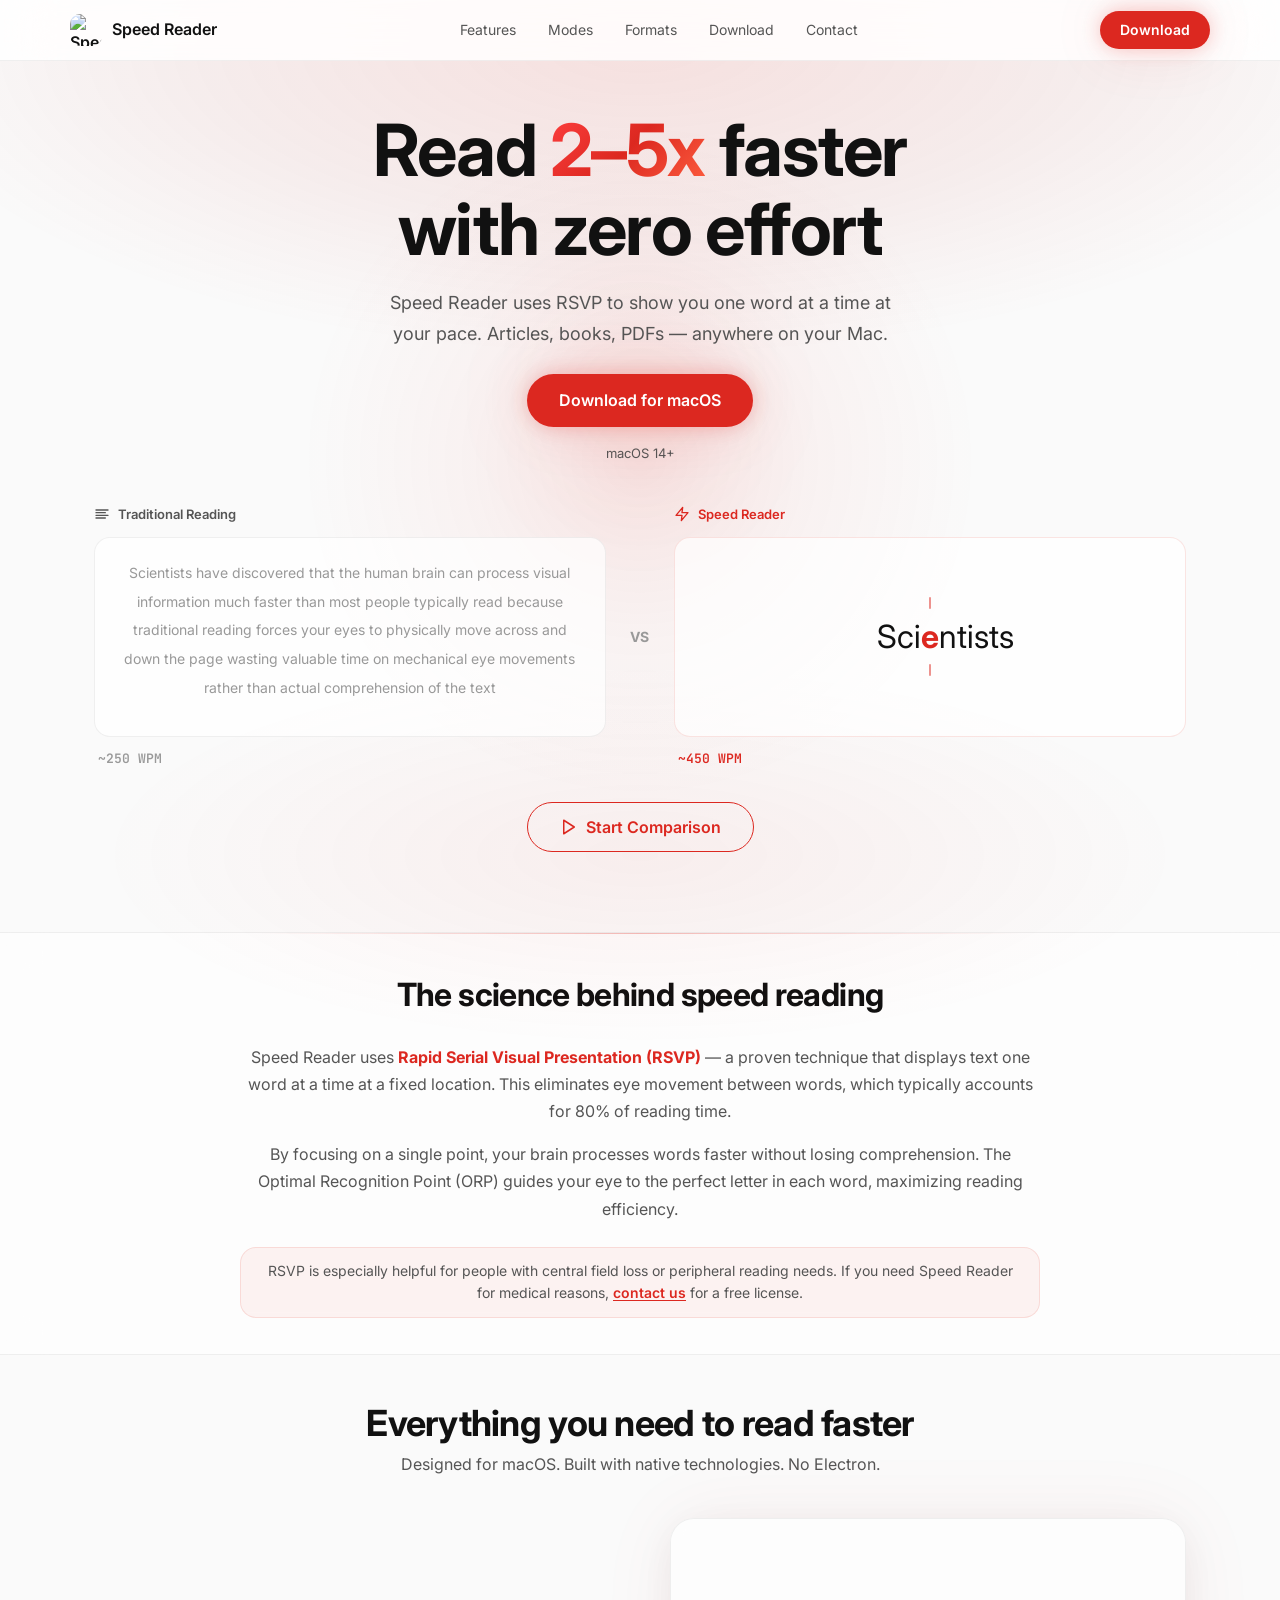
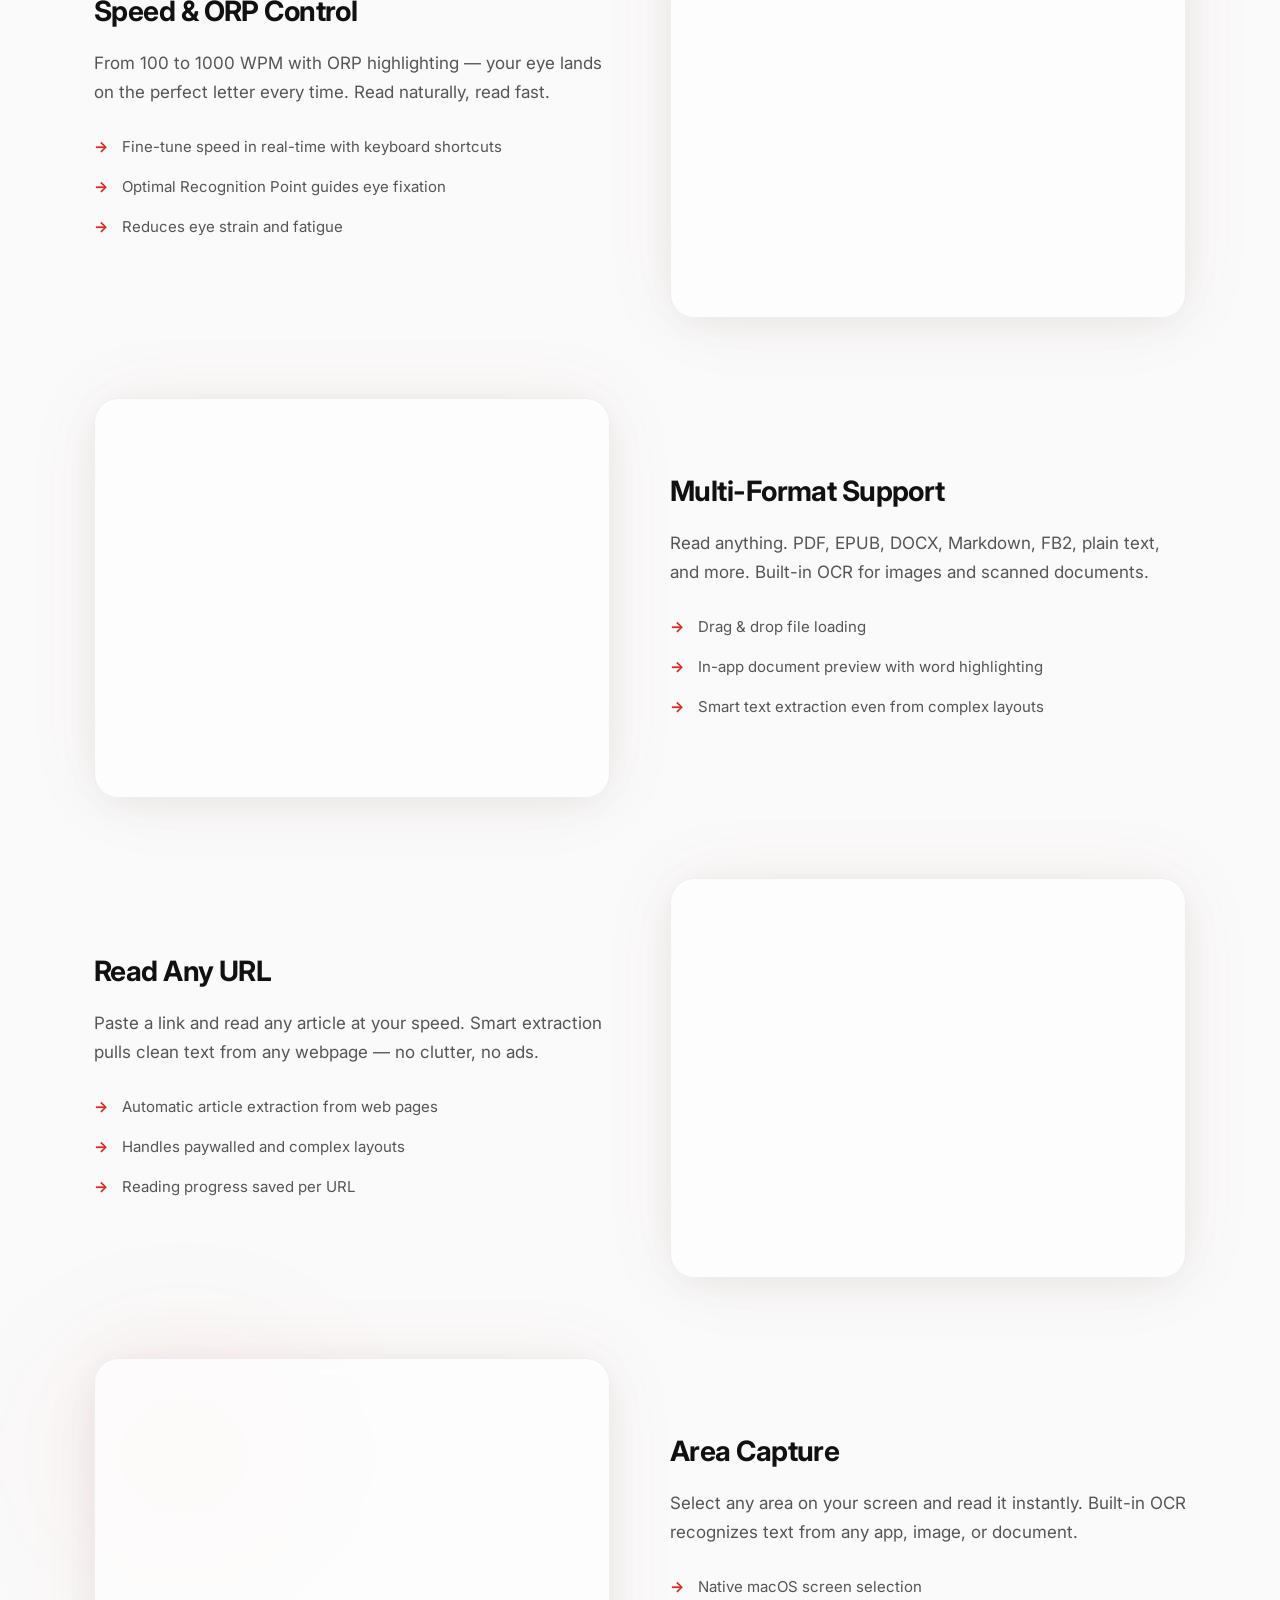
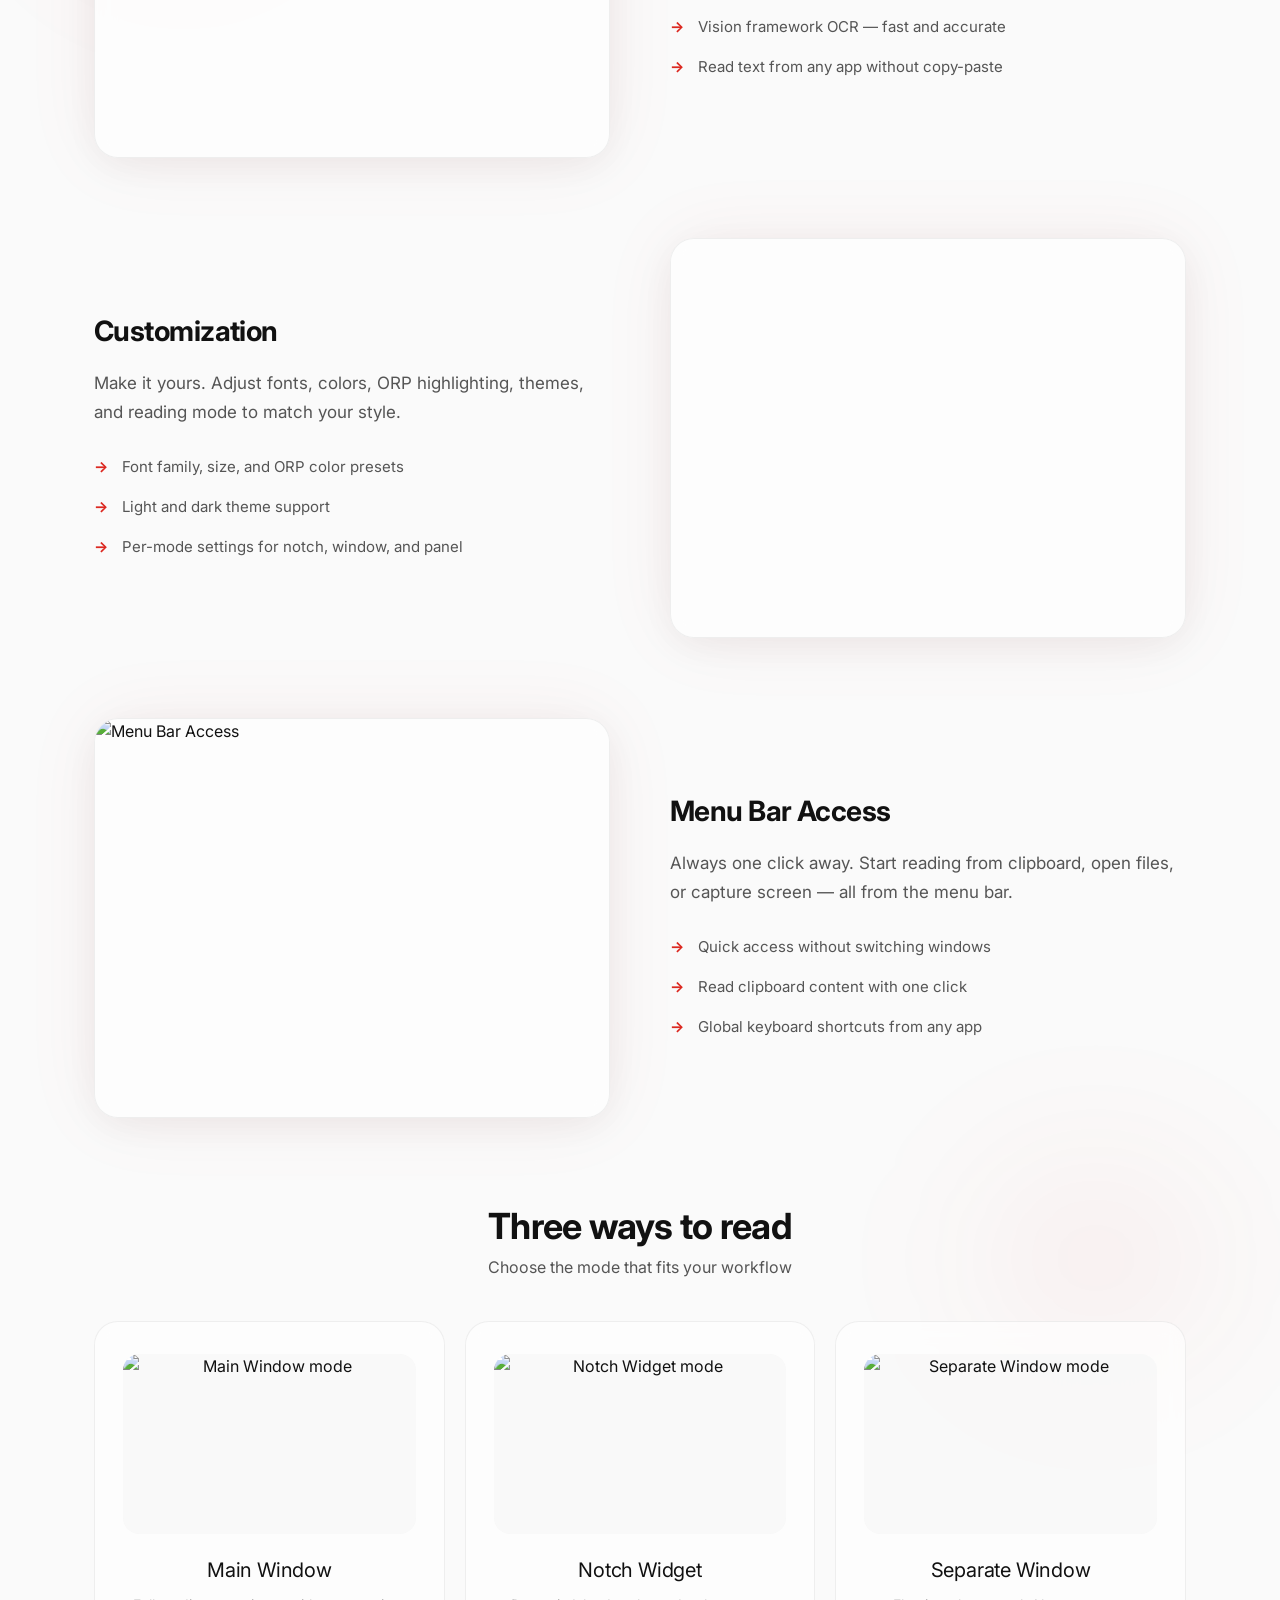
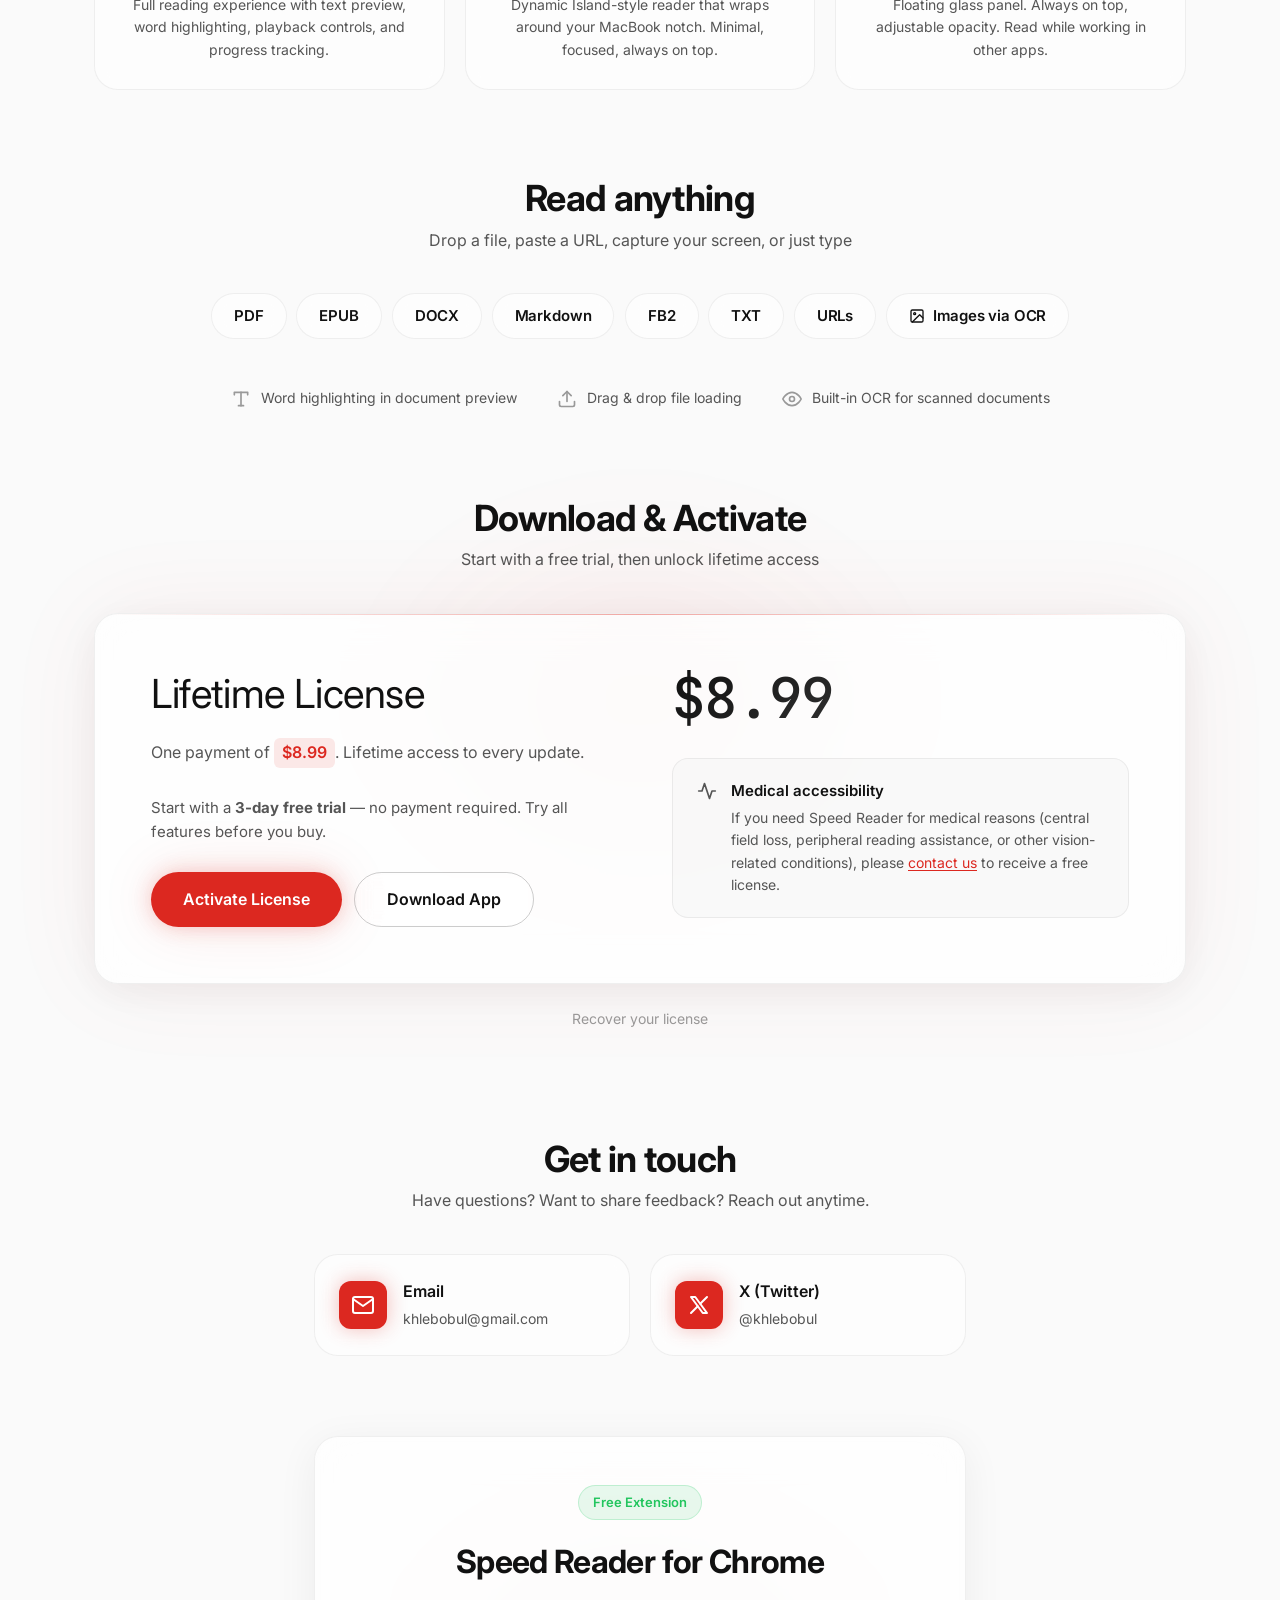
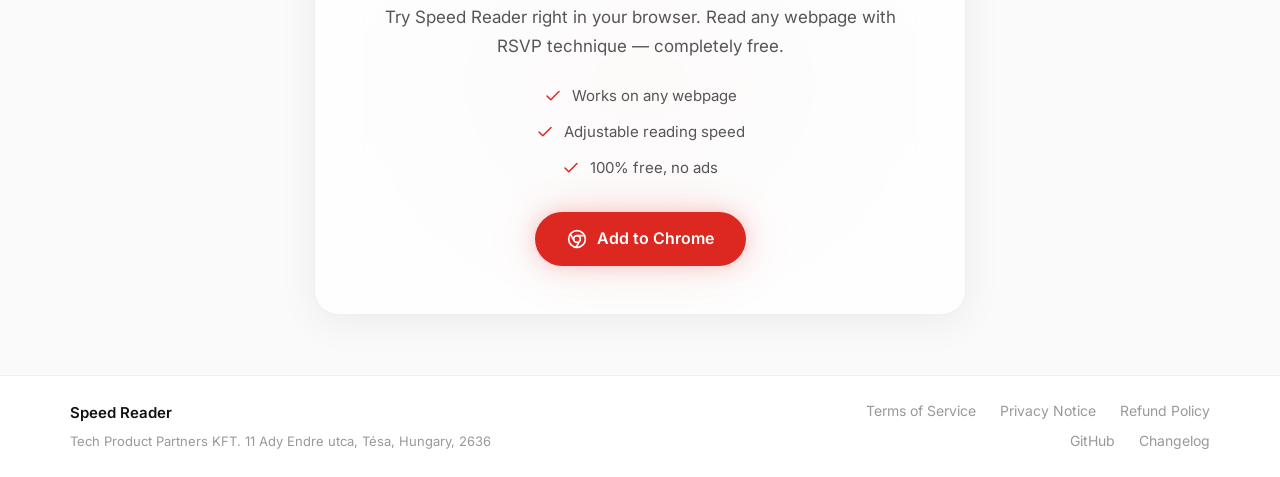
==== commit 1b496aaf: "Update footer layout: move GitHub and Changelog to second row - Split footer links into two rows - F" ====
--- a/index.html
+++ b/index.html
@@ -494,10 +494,15 @@
                 <span class="footer-address">Tech Product Partners KFT. 11 Ady Endre utca, Tésa, Hungary, 2636</span>
             </div>
             <div class="footer-links">
-                <a href="legal/terms.html" target="_blank">Terms of Service</a>
-                <a href="legal/privacy.html" target="_blank">Privacy Notice</a>
-                <a href="legal/refund.html" target="_blank">Refund Policy</a>
-                <a href="https://github.com/khlebobul" target="_blank">GitHub</a>
+                <div class="footer-links-row">
+                    <a href="legal/terms.html" target="_blank">Terms of Service</a>
+                    <a href="legal/privacy.html" target="_blank">Privacy Notice</a>
+                    <a href="legal/refund.html" target="_blank">Refund Policy</a>
+                </div>
+                <div class="footer-links-row">
+                    <a href="https://github.com/speed-reader-pro" target="_blank">GitHub</a>
+                    <a href="https://github.com/speed-reader-pro/speed-reader-app-releases/blob/main/CHANGELOG.md" target="_blank">Changelog</a>
+                </div>
             </div>
         </div>
     </footer>
--- a/css/style.css
+++ b/css/style.css
@@ -1537,6 +1537,13 @@
 
 .footer-links {
     display: flex;
+    flex-direction: column;
+    gap: 8px;
+    align-items: flex-end;
+}
+
+.footer-links-row {
+    display: flex;
     gap: 24px;
 }
 
@@ -1911,6 +1918,15 @@
     .footer-brand {
         align-items: center;
     }
+
+    .footer-links {
+        align-items: center;
+    }
+
+    .footer-links-row {
+        flex-wrap: wrap;
+        justify-content: center;
+    }
 }
 
 @media (max-width: 480px) {
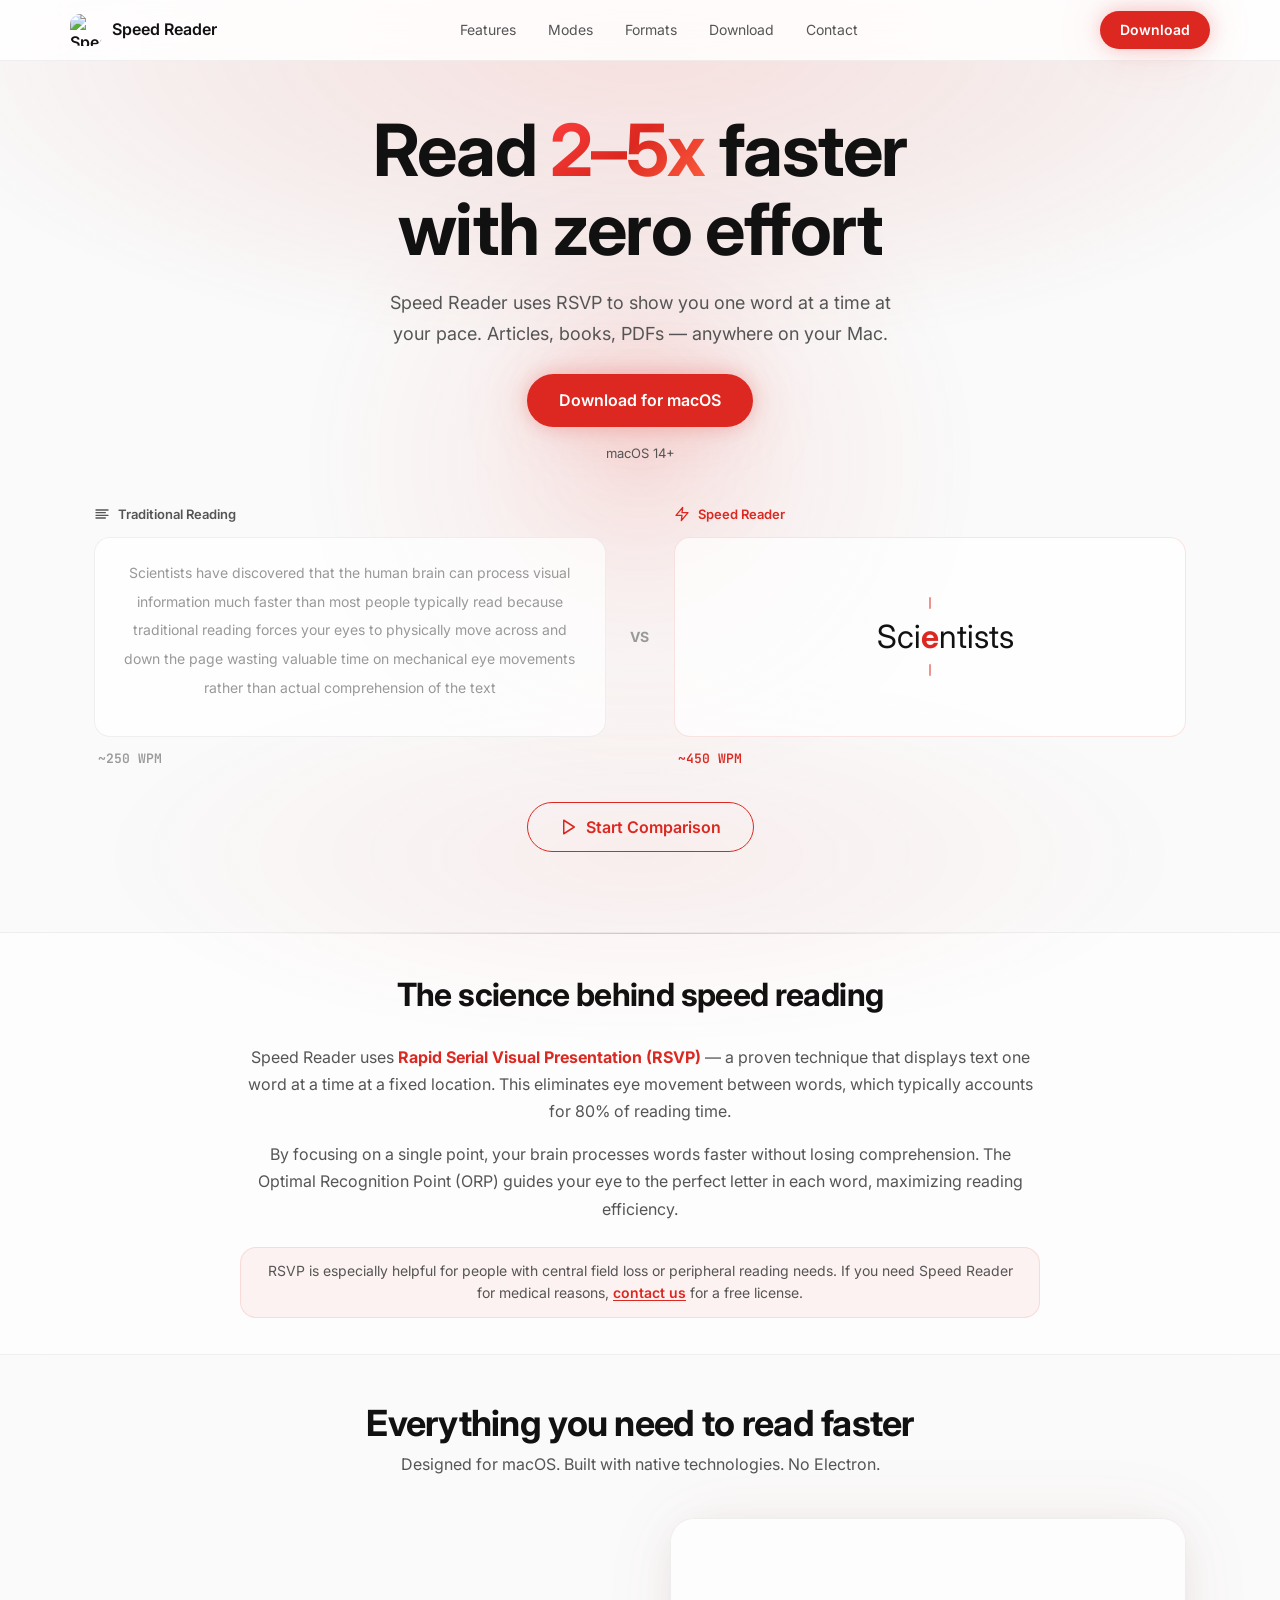
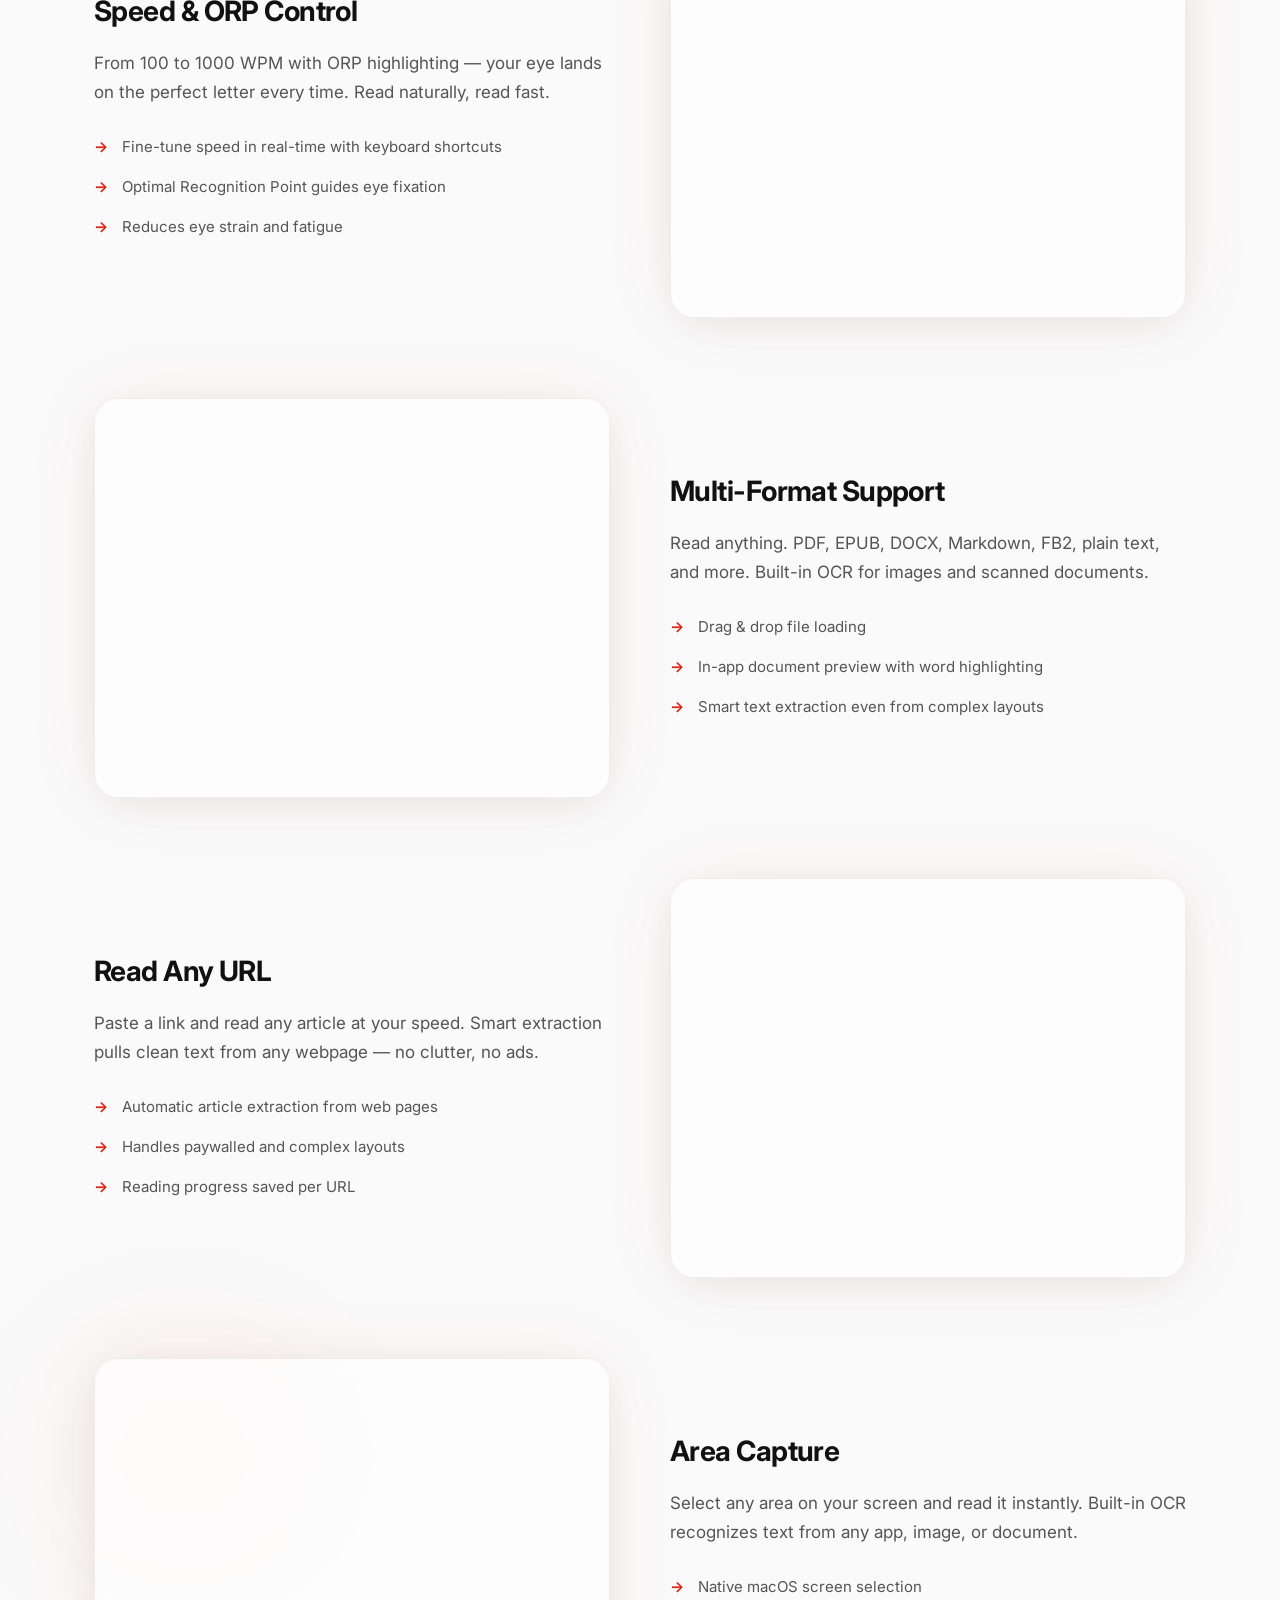
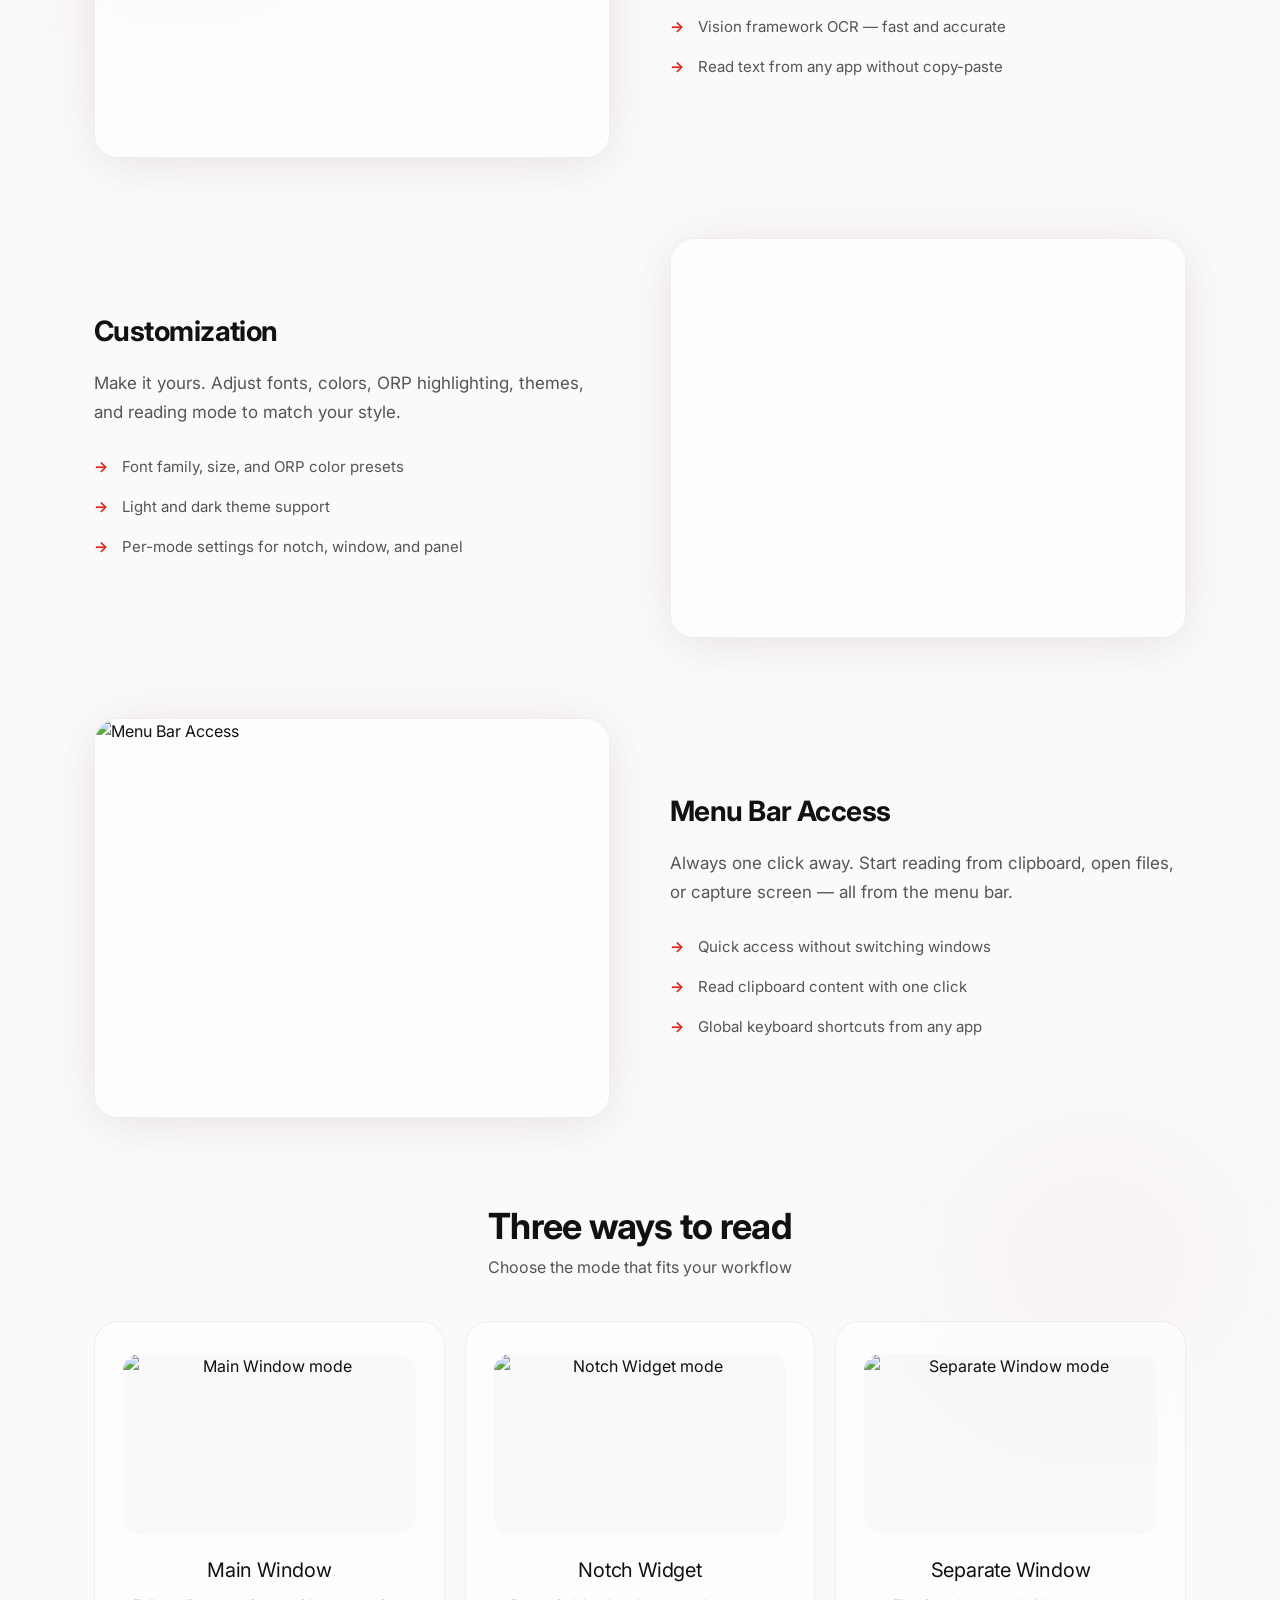
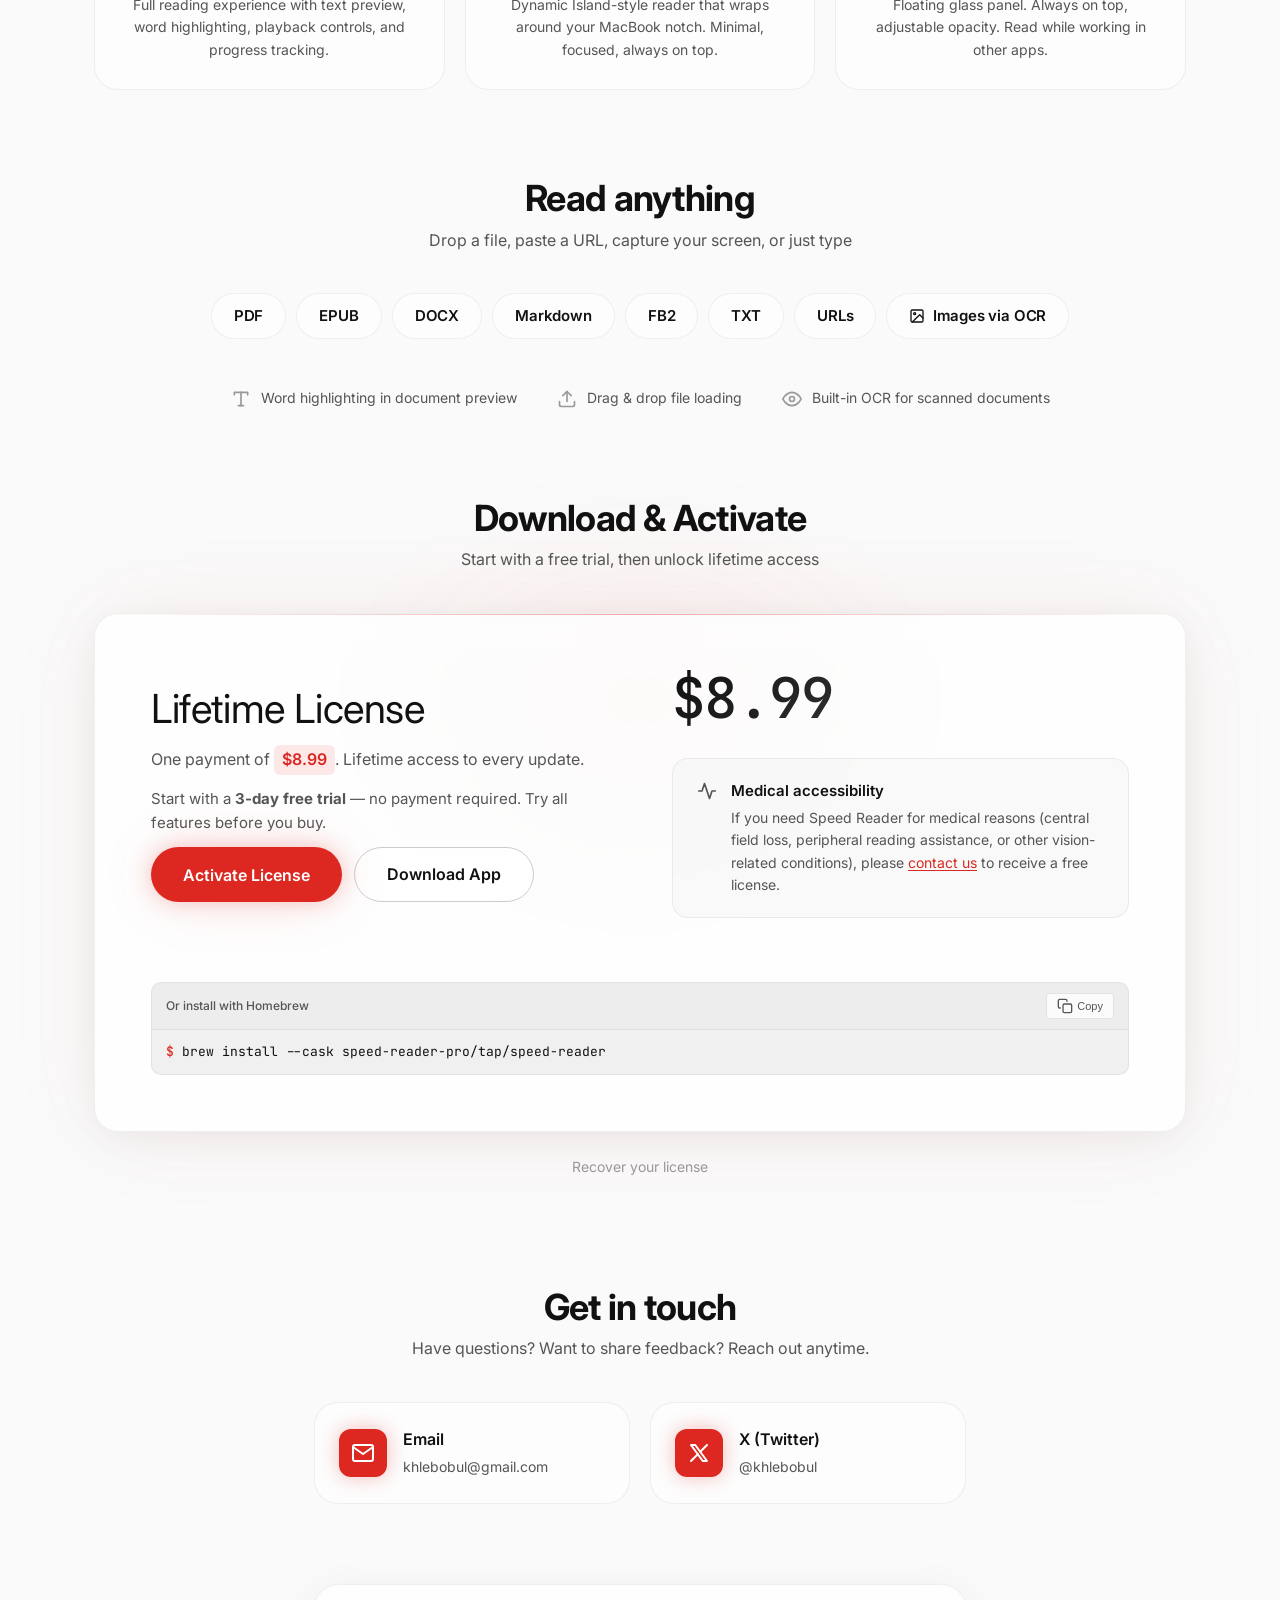
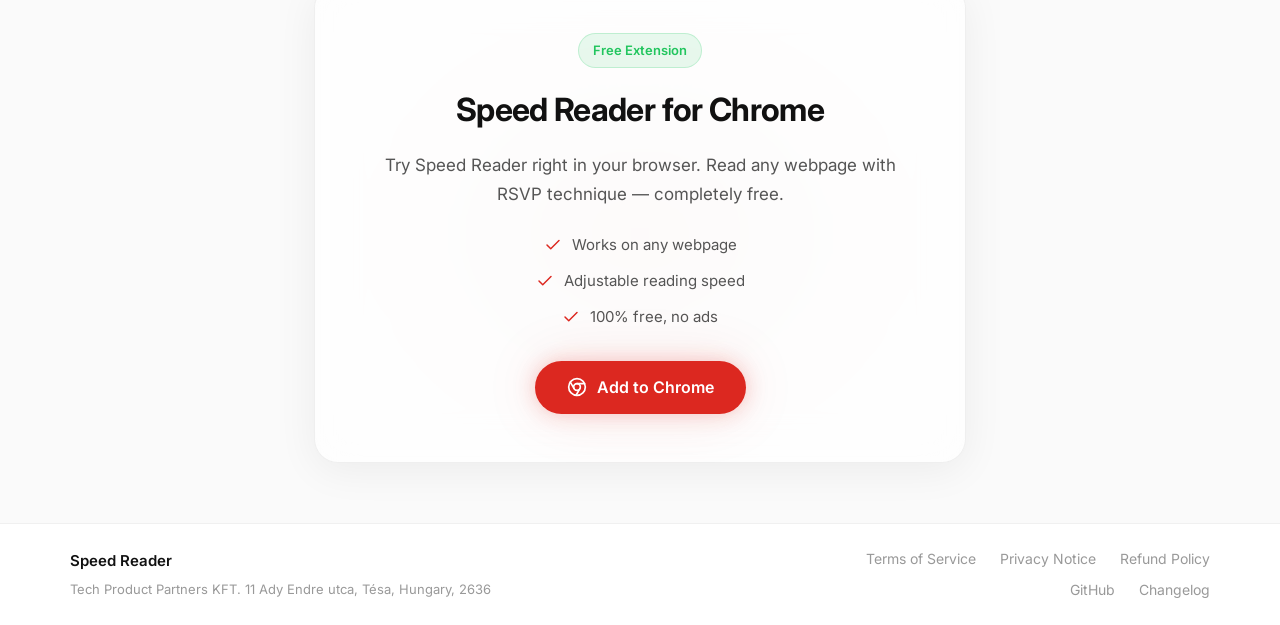
==== commit 9231d312: "update Download & Activate block: add brew install" ====
--- a/index.html
+++ b/index.html
@@ -374,6 +374,7 @@
                     <button class="btn btn-lg" data-umami-event="activate-pricing" onclick="openPaywall()">Activate License</button>
                     <a href="https://github.com/speed-reader-pro/speed-reader-app-releases/releases/latest/download/SpeedReader.dmg" class="btn btn-lg btn-outline" data-umami-event="download-pricing">Download App</a>
                 </div>
+
             </div>
 
             <div class="pricing-right">
@@ -389,6 +390,23 @@
                             If you need Speed Reader for medical reasons (central field loss, peripheral reading assistance, or other vision-related conditions), please <a href="mailto:support@speed-reader.pro">contact us</a> to receive a free license.
                         </div>
                     </div>
+                </div>
+            </div>
+
+            <div class="brew-install">
+                <div class="brew-header">
+                    <span class="brew-label">Or install with Homebrew</span>
+                    <button class="brew-copy" onclick="copyBrewCommand(this)" aria-label="Copy command">
+                        <svg width="16" height="16" viewBox="0 0 24 24" fill="none" stroke="currentColor" stroke-width="2" stroke-linecap="round" stroke-linejoin="round">
+                            <rect x="9" y="9" width="13" height="13" rx="2" ry="2"></rect>
+                            <path d="M5 15H4a2 2 0 0 1-2-2V4a2 2 0 0 1 2-2h9a2 2 0 0 1 2 2v1"></path>
+                        </svg>
+                        <span class="brew-copy-text">Copy</span>
+                    </button>
+                </div>
+                <div class="brew-command-wrapper">
+                    <span class="brew-prompt">$</span>
+                    <code class="brew-command">brew install --cask speed-reader-pro/tap/speed-reader</code>
                 </div>
             </div>
         </div>
--- a/css/style.css
+++ b/css/style.css
@@ -1189,7 +1189,7 @@
     display: flex;
     flex-direction: column;
     justify-content: center;
-    gap: 20px;
+    gap: 12px;
 }
 
 .pricing-title {
@@ -1211,14 +1211,95 @@
     font-size: 15px;
     line-height: 1.6;
     color: var(--text-secondary);
-    margin-top: 8px;
+    margin-top: 0;
 }
 
 .pricing-actions {
     display: flex;
     flex-wrap: wrap;
     gap: 12px;
-    margin-top: 8px;
+    margin-top: 0;
+}
+
+.brew-install {
+    display: flex;
+    flex-direction: column;
+    grid-column: 1 / -1;
+    margin-top: 0;
+    background: rgba(0, 0, 0, 0.04);
+    border-radius: 10px;
+    overflow: hidden;
+    border: 1px solid rgba(0, 0, 0, 0.08);
+}
+
+.brew-header {
+    display: flex;
+    align-items: center;
+    justify-content: space-between;
+    padding: 10px 14px;
+    background: rgba(0, 0, 0, 0.03);
+    border-bottom: 1px solid rgba(0, 0, 0, 0.06);
+}
+
+.brew-label {
+    font-size: 12px;
+    font-weight: 500;
+    color: var(--text-secondary);
+}
+
+.brew-copy {
+    display: inline-flex;
+    align-items: center;
+    gap: 4px;
+    padding: 4px 10px;
+    font-size: 11px;
+    font-weight: 500;
+    color: var(--text-secondary);
+    background: rgba(255, 255, 255, 0.8);
+    border: 1px solid rgba(0, 0, 0, 0.1);
+    border-radius: 5px;
+    cursor: pointer;
+    transition: all 0.2s ease;
+}
+
+.brew-copy:hover {
+    background: #fff;
+    border-color: rgba(0, 0, 0, 0.15);
+    color: var(--text);
+}
+
+.brew-copy:active {
+    transform: scale(0.96);
+}
+
+.brew-copy.copied {
+    background: rgba(34, 197, 94, 0.15);
+    border-color: rgba(34, 197, 94, 0.4);
+    color: #16a34a;
+}
+
+.brew-command-wrapper {
+    display: flex;
+    align-items: center;
+    gap: 8px;
+    padding: 12px 14px;
+    background: rgba(0, 0, 0, 0.02);
+}
+
+.brew-prompt {
+    font-family: var(--font-mono);
+    font-size: 13px;
+    color: var(--accent);
+    font-weight: 500;
+    flex-shrink: 0;
+}
+
+.brew-command {
+    font-family: var(--font-mono);
+    font-size: 13px;
+    color: var(--text);
+    word-break: break-all;
+    line-height: 1.4;
 }
 
 .pricing-right {
@@ -1898,6 +1979,16 @@
     .pricing-container { grid-template-columns: 1fr; gap: 32px; padding: 32px; }
     .pricing-actions { flex-direction: column; }
     .pricing-actions .btn { width: 100%; }
+    .brew-install { margin-top: 0; }
+    .brew-header { padding: 8px 12px; }
+    .brew-label { font-size: 11px; }
+    .brew-command-wrapper { padding: 10px 12px; }
+    .brew-prompt { font-size: 12px; }
+    .brew-command { font-size: 12px; }
+    .brew-copy { padding: 4px 8px; font-size: 10px; }
+    .pricing-right { gap: 20px; }
+    .pricing-amount { font-size: 36px; }
+    .pricing-medical { padding: 16px; }
 
     .contact-grid { grid-template-columns: 1fr; }
 
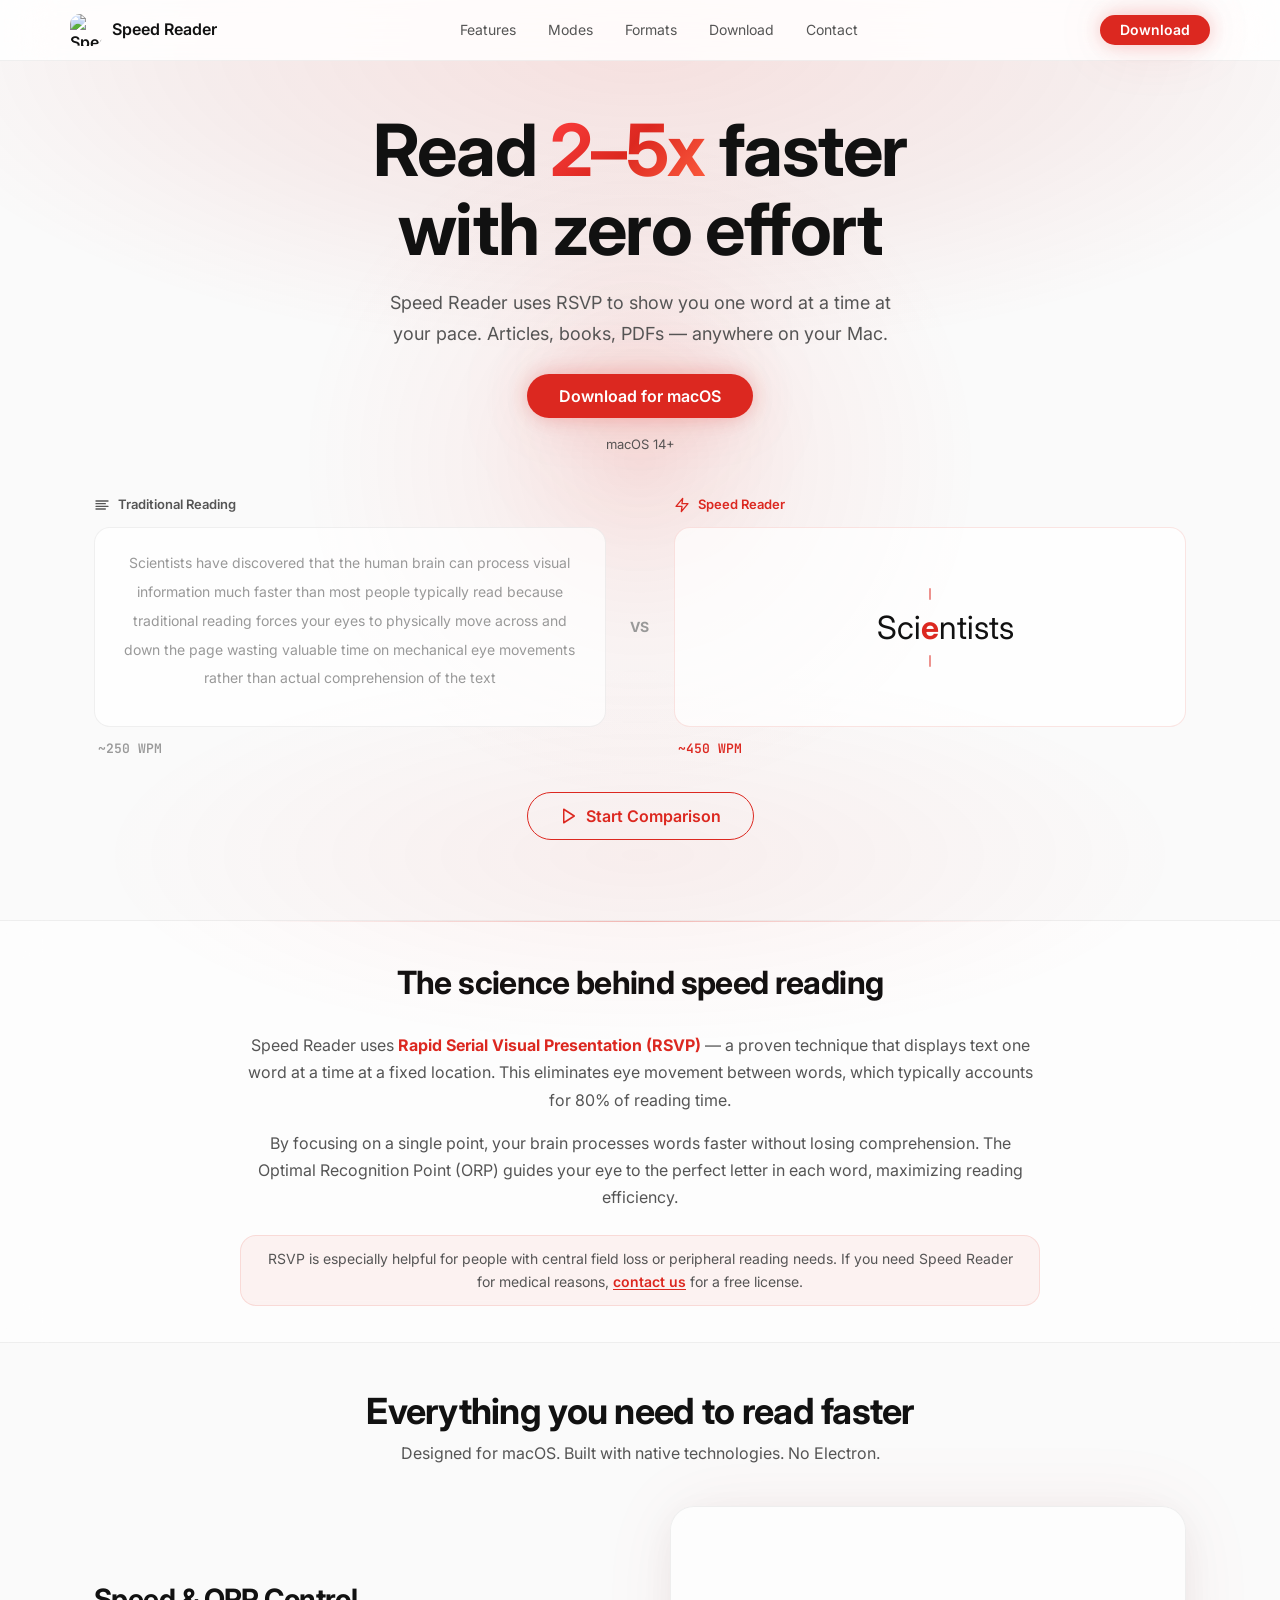
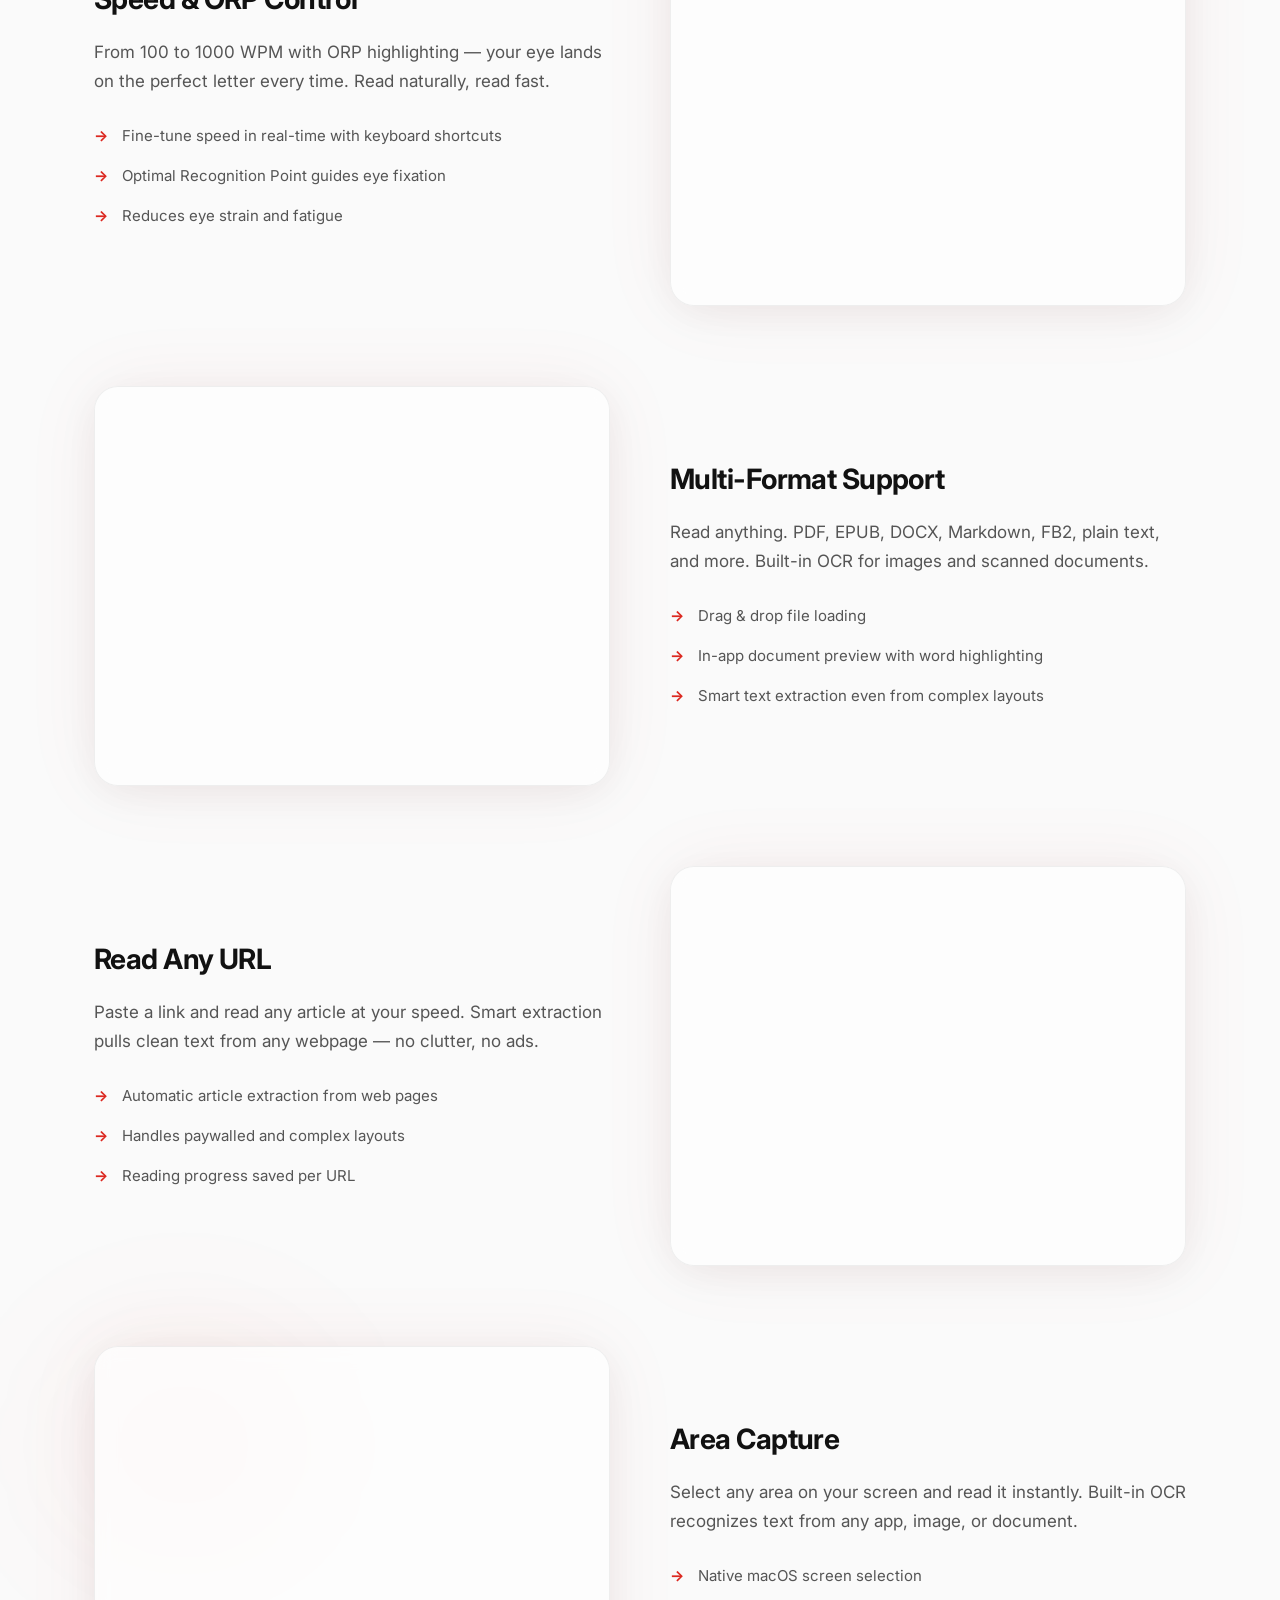
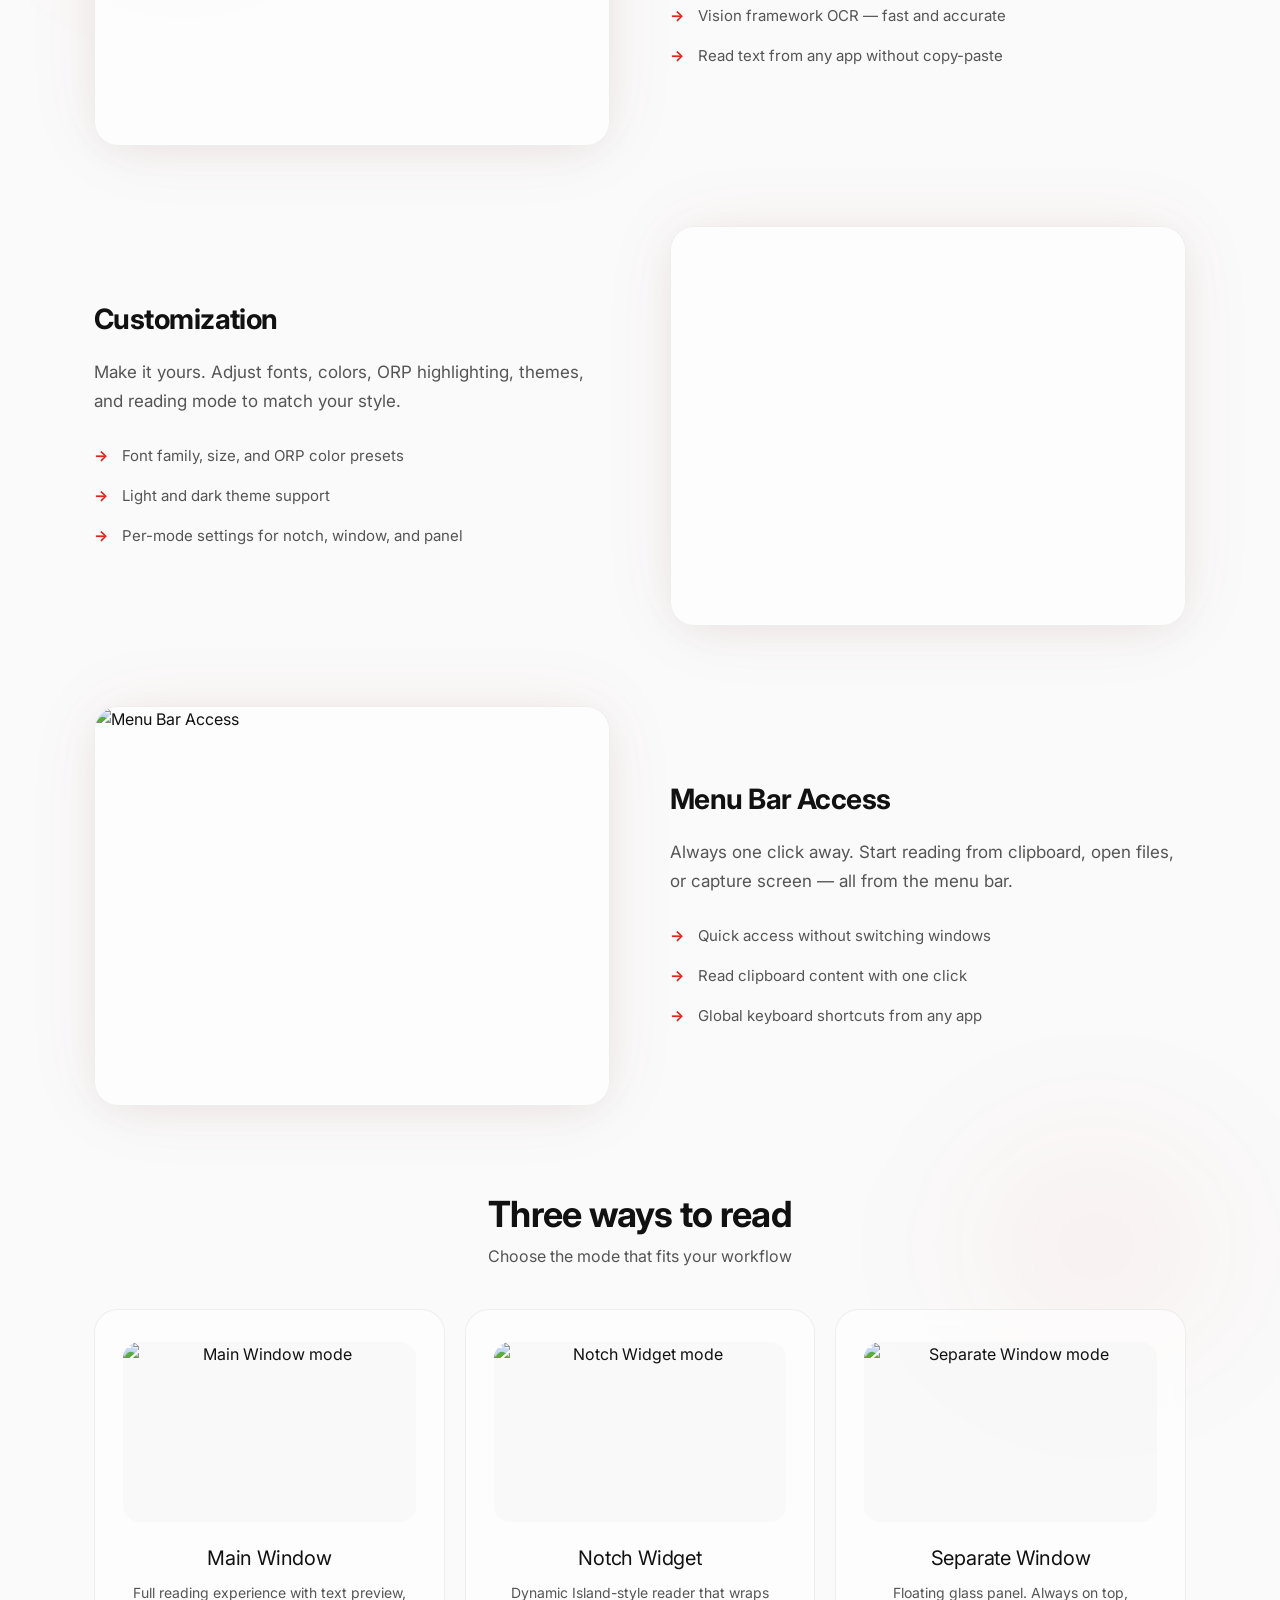
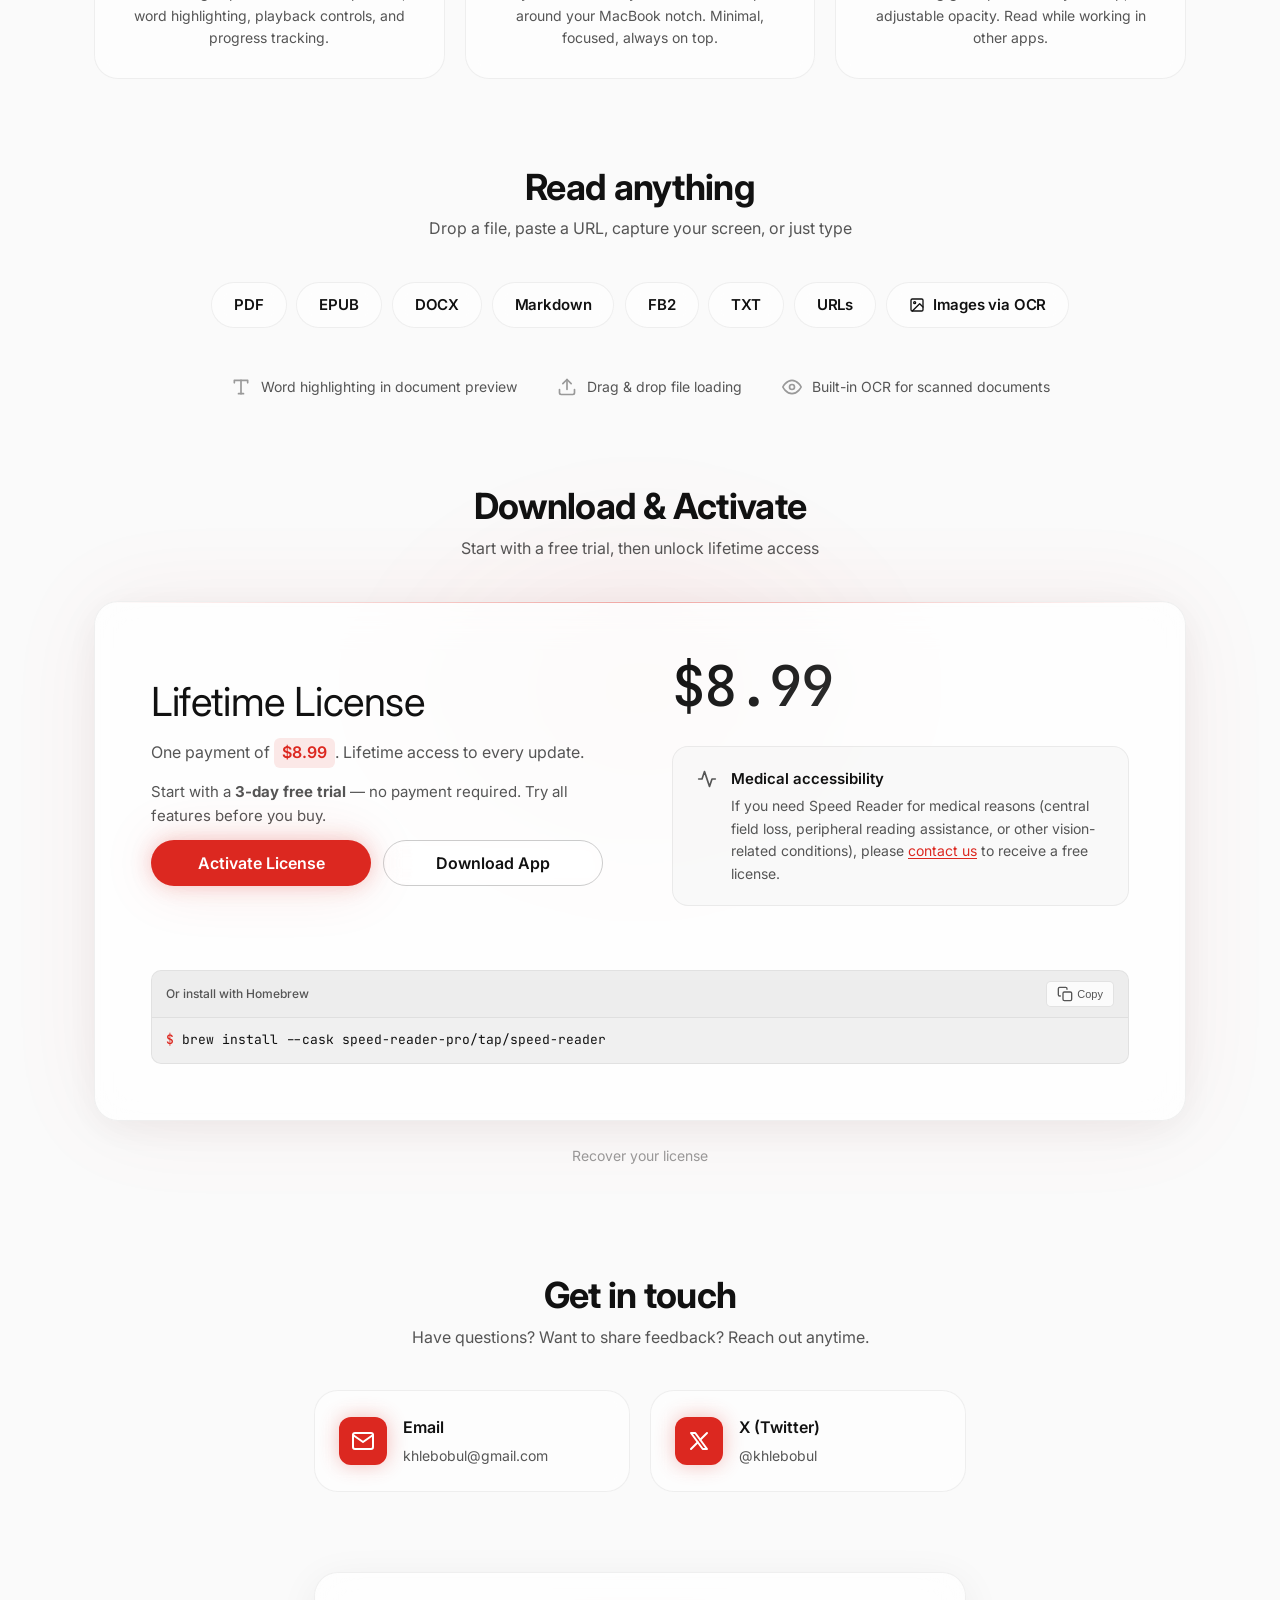
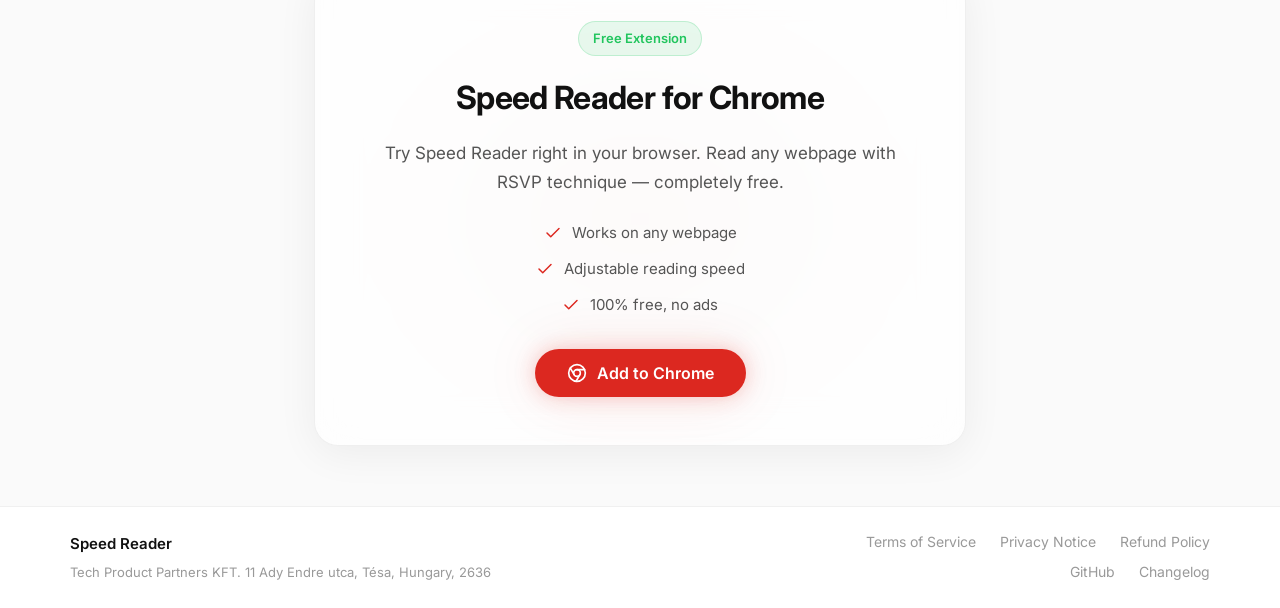
==== commit e2cf2e68: "update routing" ====
--- a/index.html
+++ b/index.html
@@ -540,6 +540,14 @@
             }
         }
     }
+
+    // Auto-open paywall via ?paywall=open (used by the macOS app's Contact Support / Restore Purchases buttons)
+    window.addEventListener('DOMContentLoaded', function () {
+        var params = new URLSearchParams(window.location.search);
+        if (params.get('paywall') === 'open') {
+            setTimeout(openPaywall, 400);
+        }
+    });
     </script>
 </body>
 </html>
--- a/css/style.css
+++ b/css/style.css
@@ -83,6 +83,9 @@
     gap: 8px;
     font-family: inherit;
     font-weight: 600;
+    line-height: 1;
+    appearance: none;
+    -webkit-appearance: none;
     border: none;
     cursor: pointer;
     transition: all 0.3s ease;
@@ -1221,6 +1224,10 @@
     margin-top: 0;
 }
 
+.pricing-actions .btn {
+    min-width: 220px;
+}
+
 .brew-install {
     display: flex;
     flex-direction: column;
@@ -1977,8 +1984,14 @@
     .comparison-rsvp-text { font-size: 26px; }
 
     .pricing-container { grid-template-columns: 1fr; gap: 32px; padding: 32px; }
-    .pricing-actions { flex-direction: column; }
-    .pricing-actions .btn { width: 100%; }
+    .pricing-actions {
+        flex-direction: column;
+        align-items: flex-start;
+    }
+    .pricing-actions .btn {
+        width: min(100%, 385px);
+        max-width: 385px;
+    }
     .brew-install { margin-top: 0; }
     .brew-header { padding: 8px 12px; }
     .brew-label { font-size: 11px; }
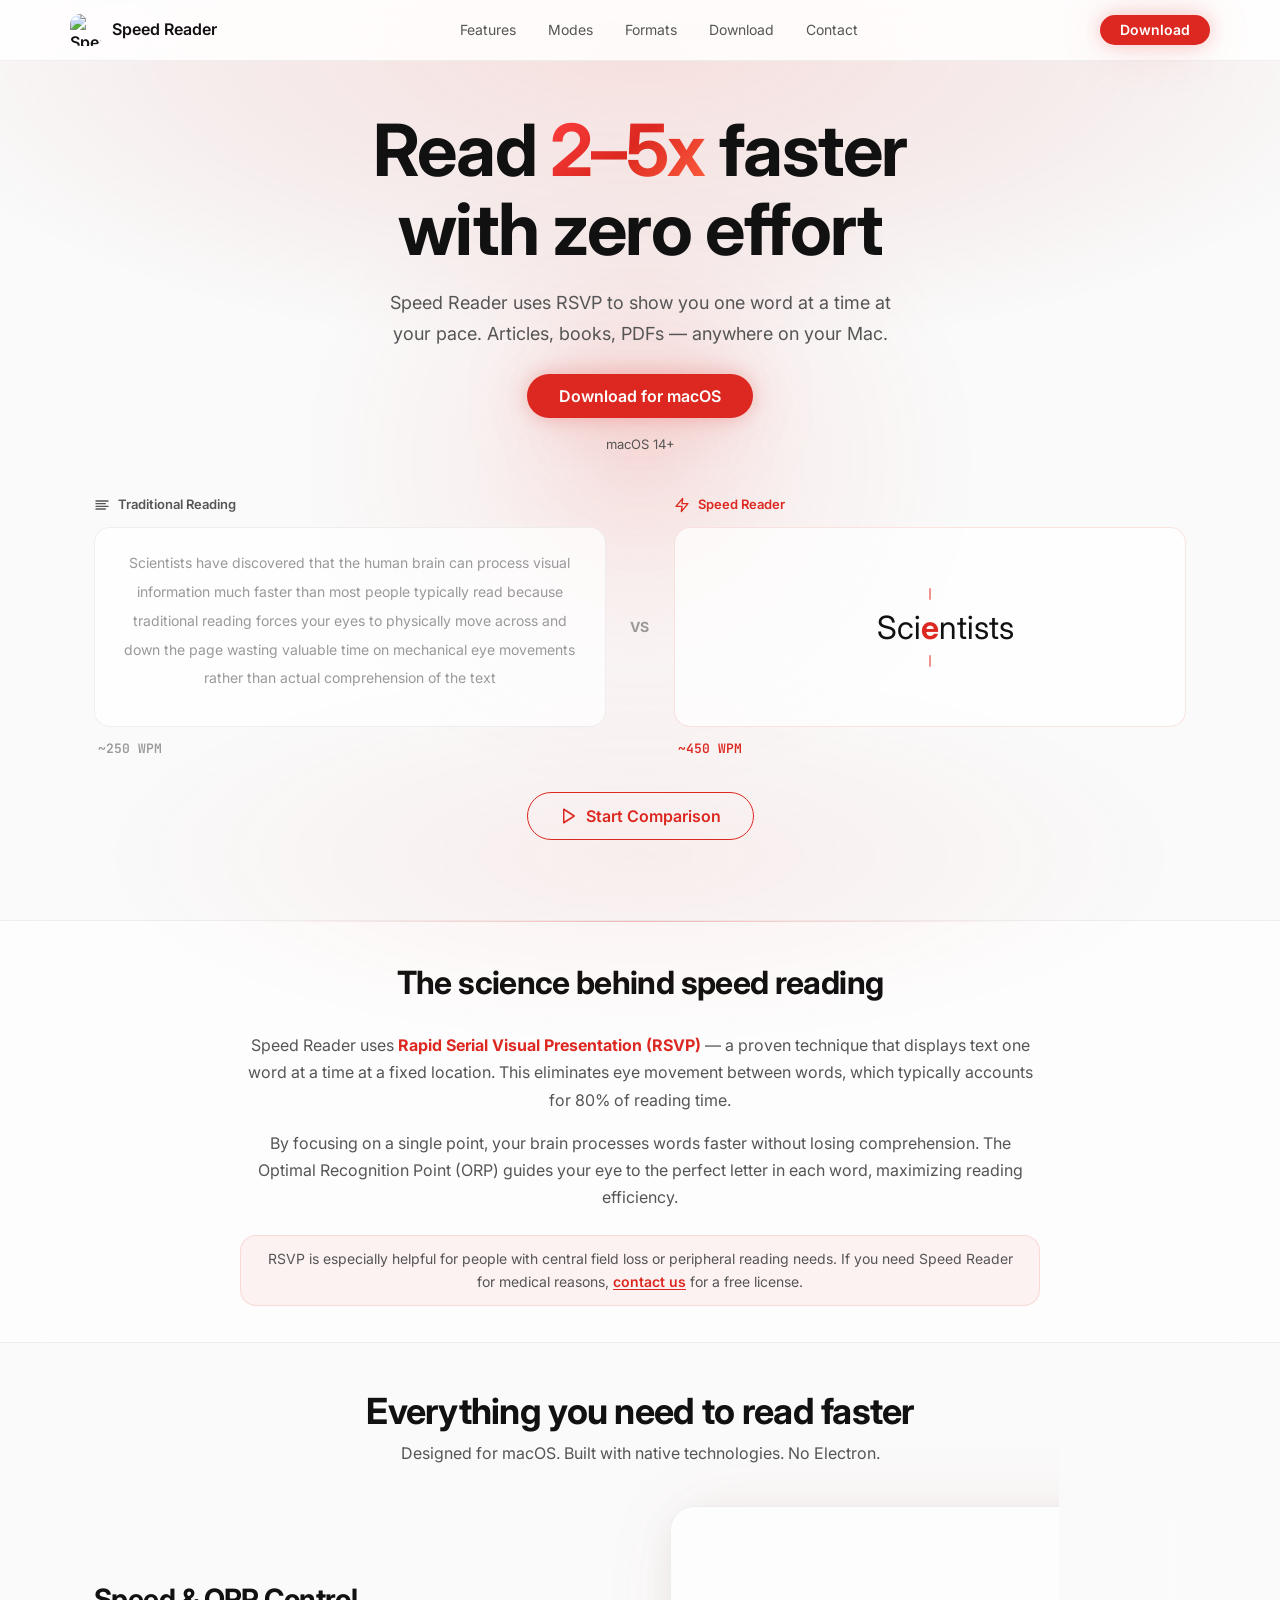
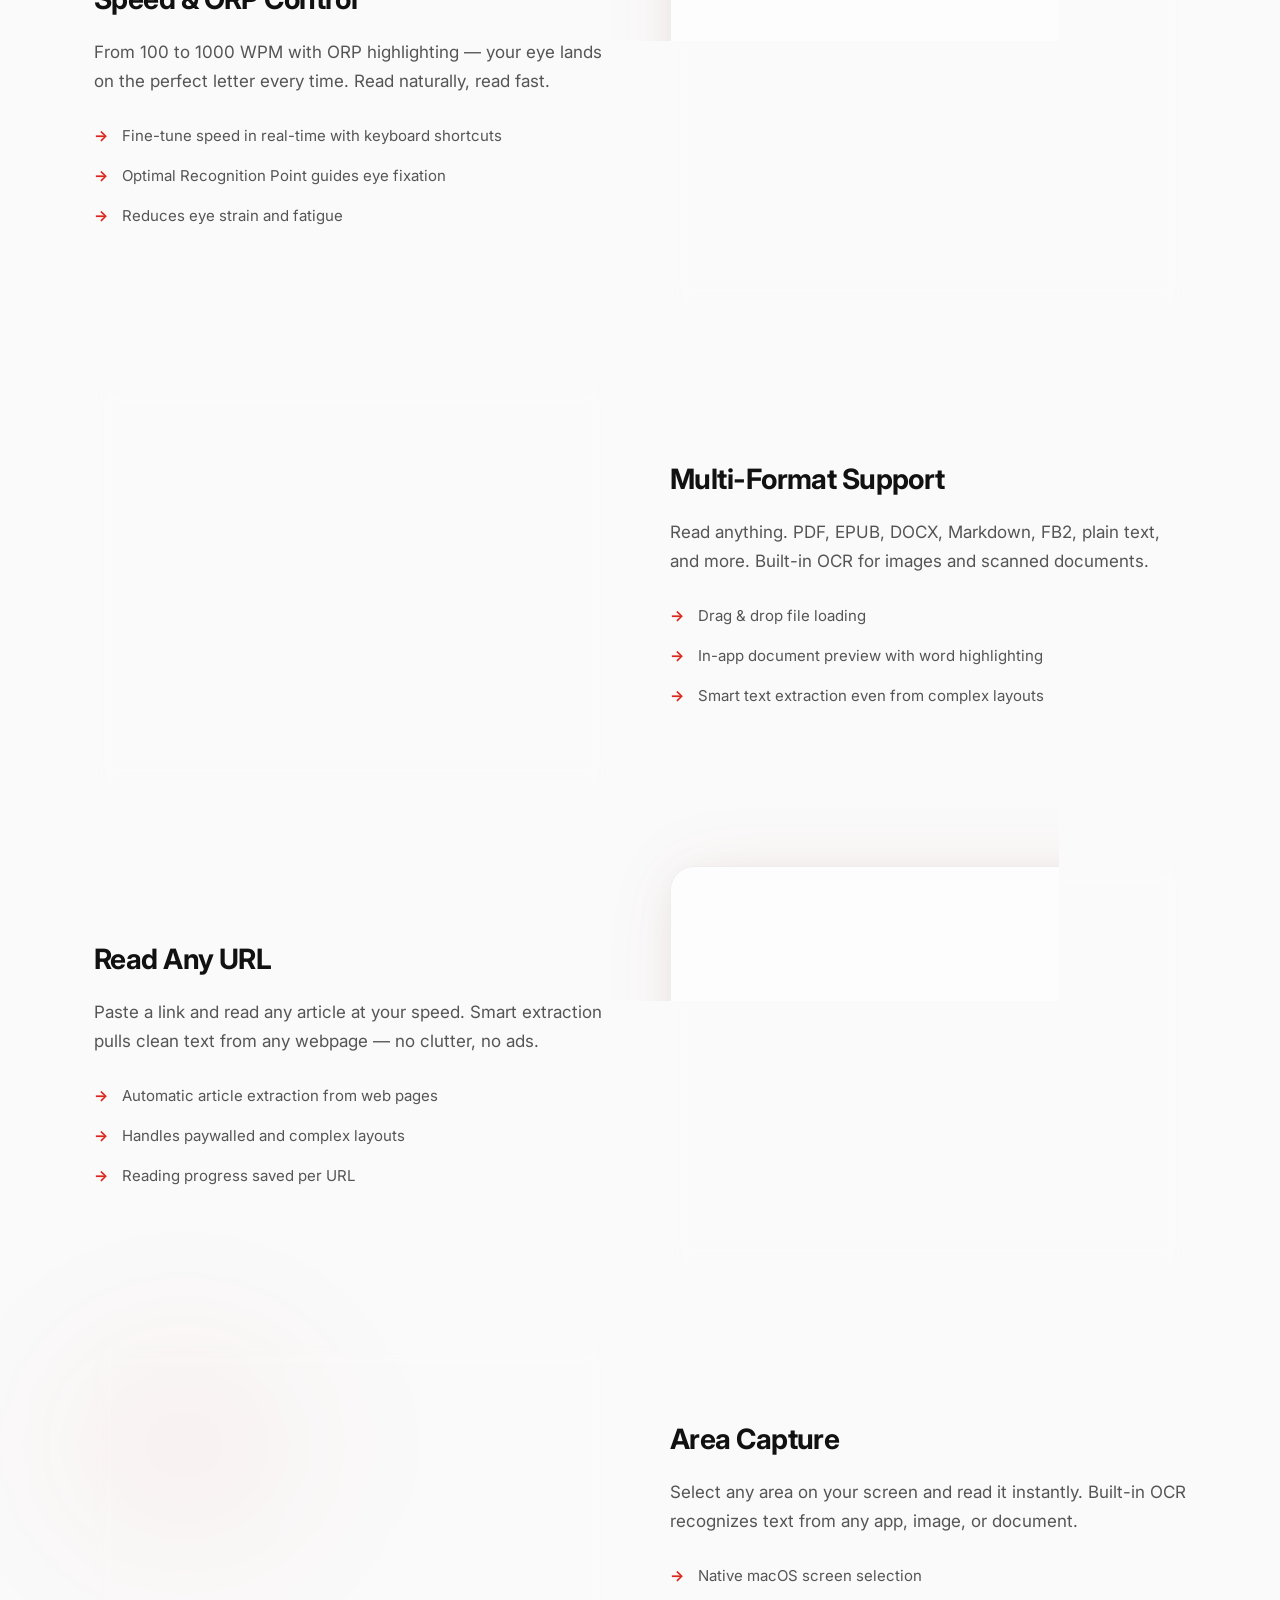
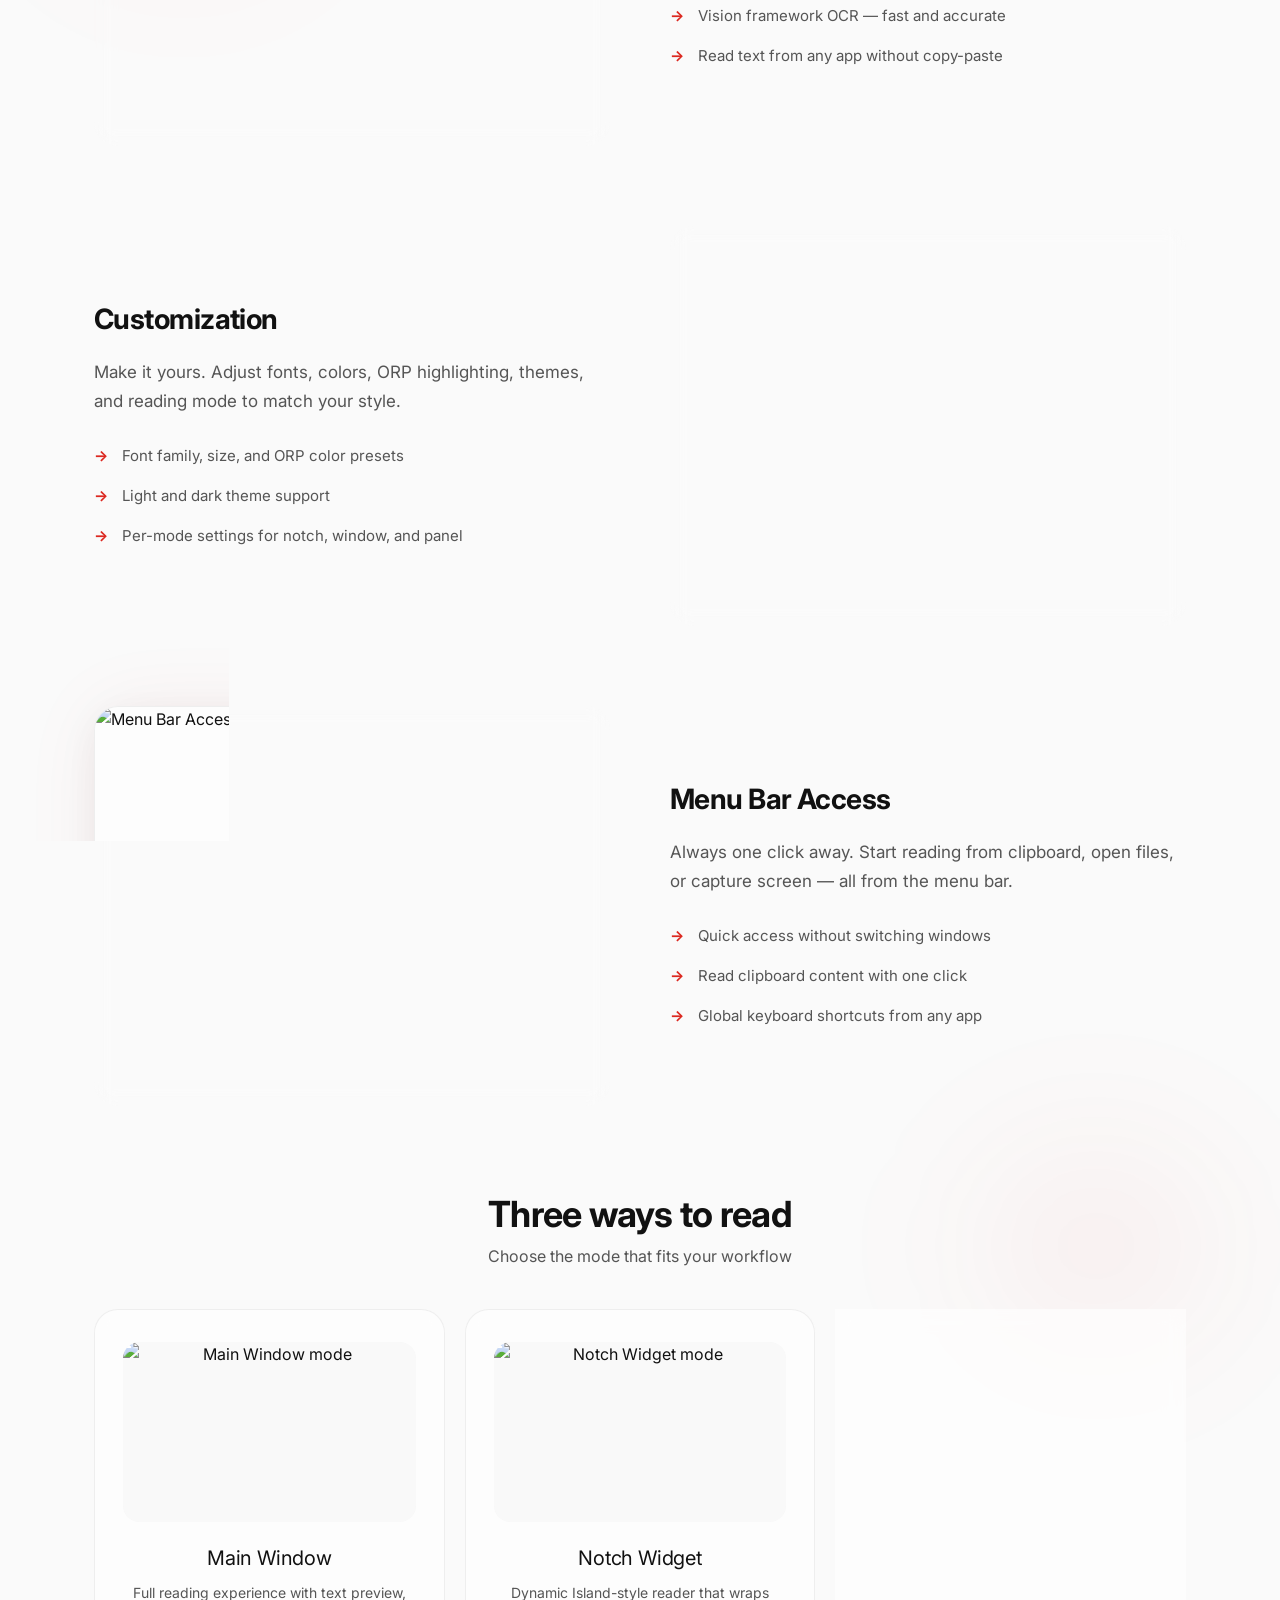
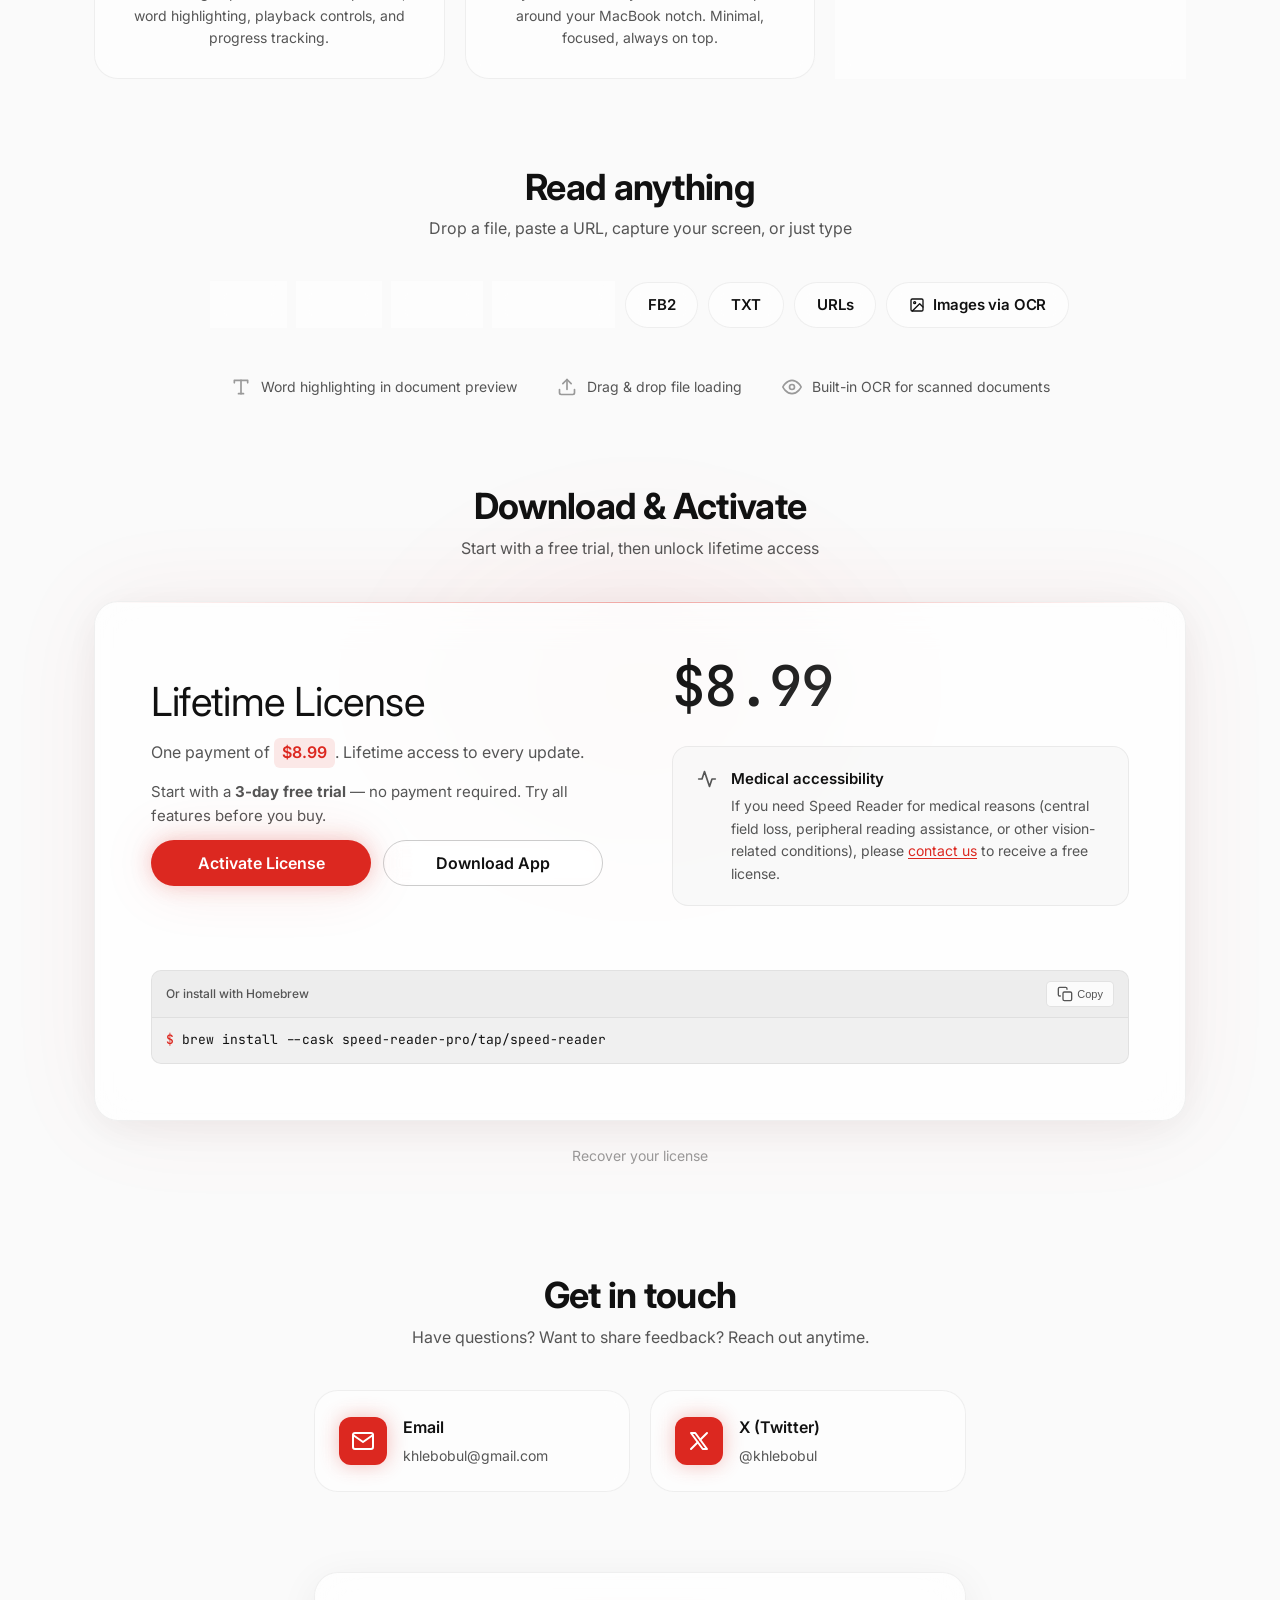
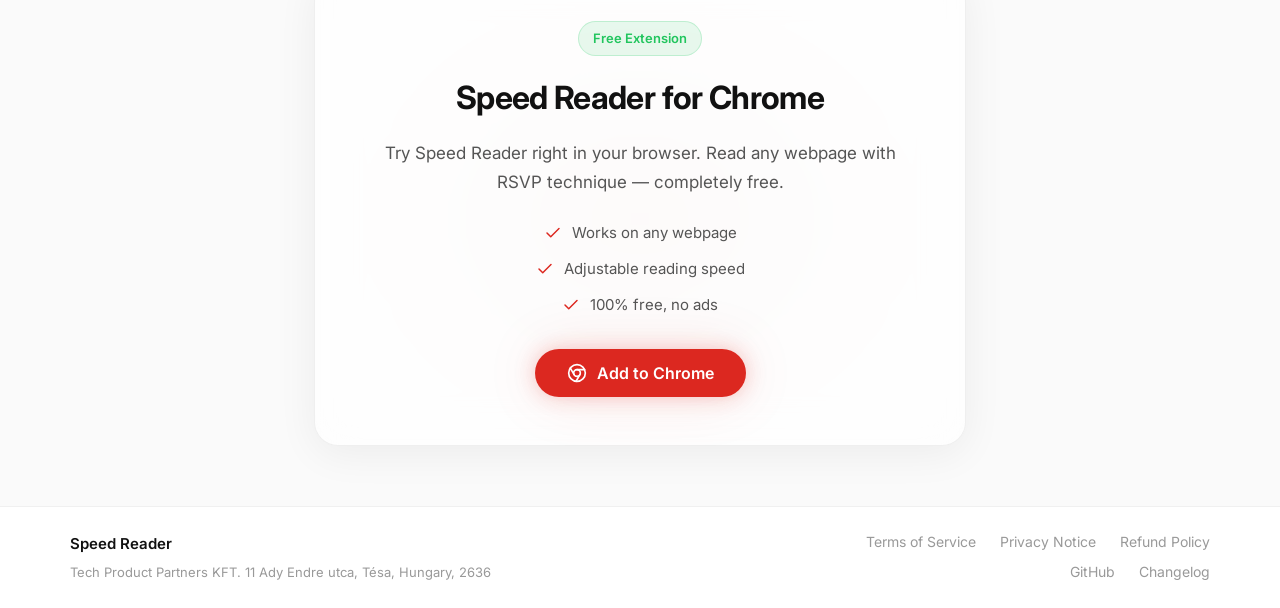
==== commit 61ae3145: "update routing" ====
--- a/index.html
+++ b/index.html
@@ -540,14 +540,6 @@
             }
         }
     }
-
-    // Auto-open paywall via ?paywall=open (used by the macOS app's Contact Support / Restore Purchases buttons)
-    window.addEventListener('DOMContentLoaded', function () {
-        var params = new URLSearchParams(window.location.search);
-        if (params.get('paywall') === 'open') {
-            setTimeout(openPaywall, 400);
-        }
-    });
     </script>
 </body>
 </html>
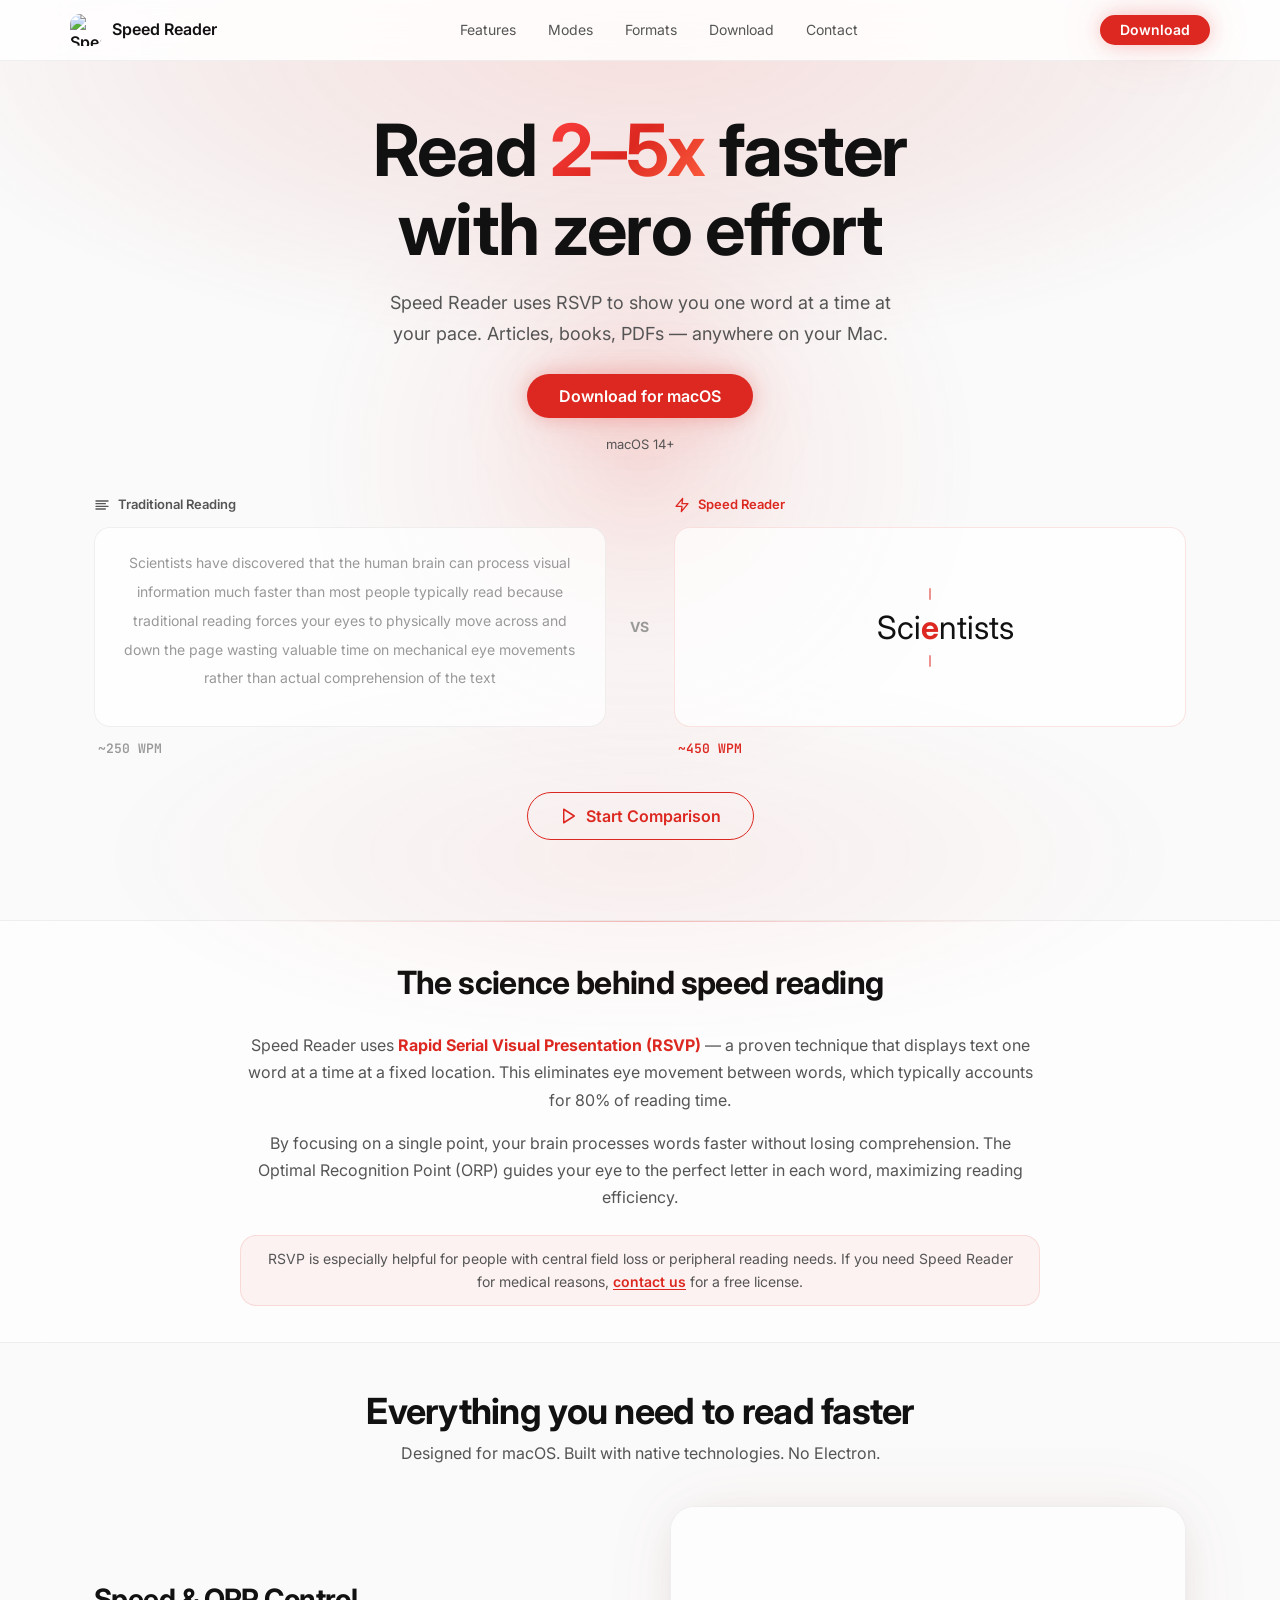
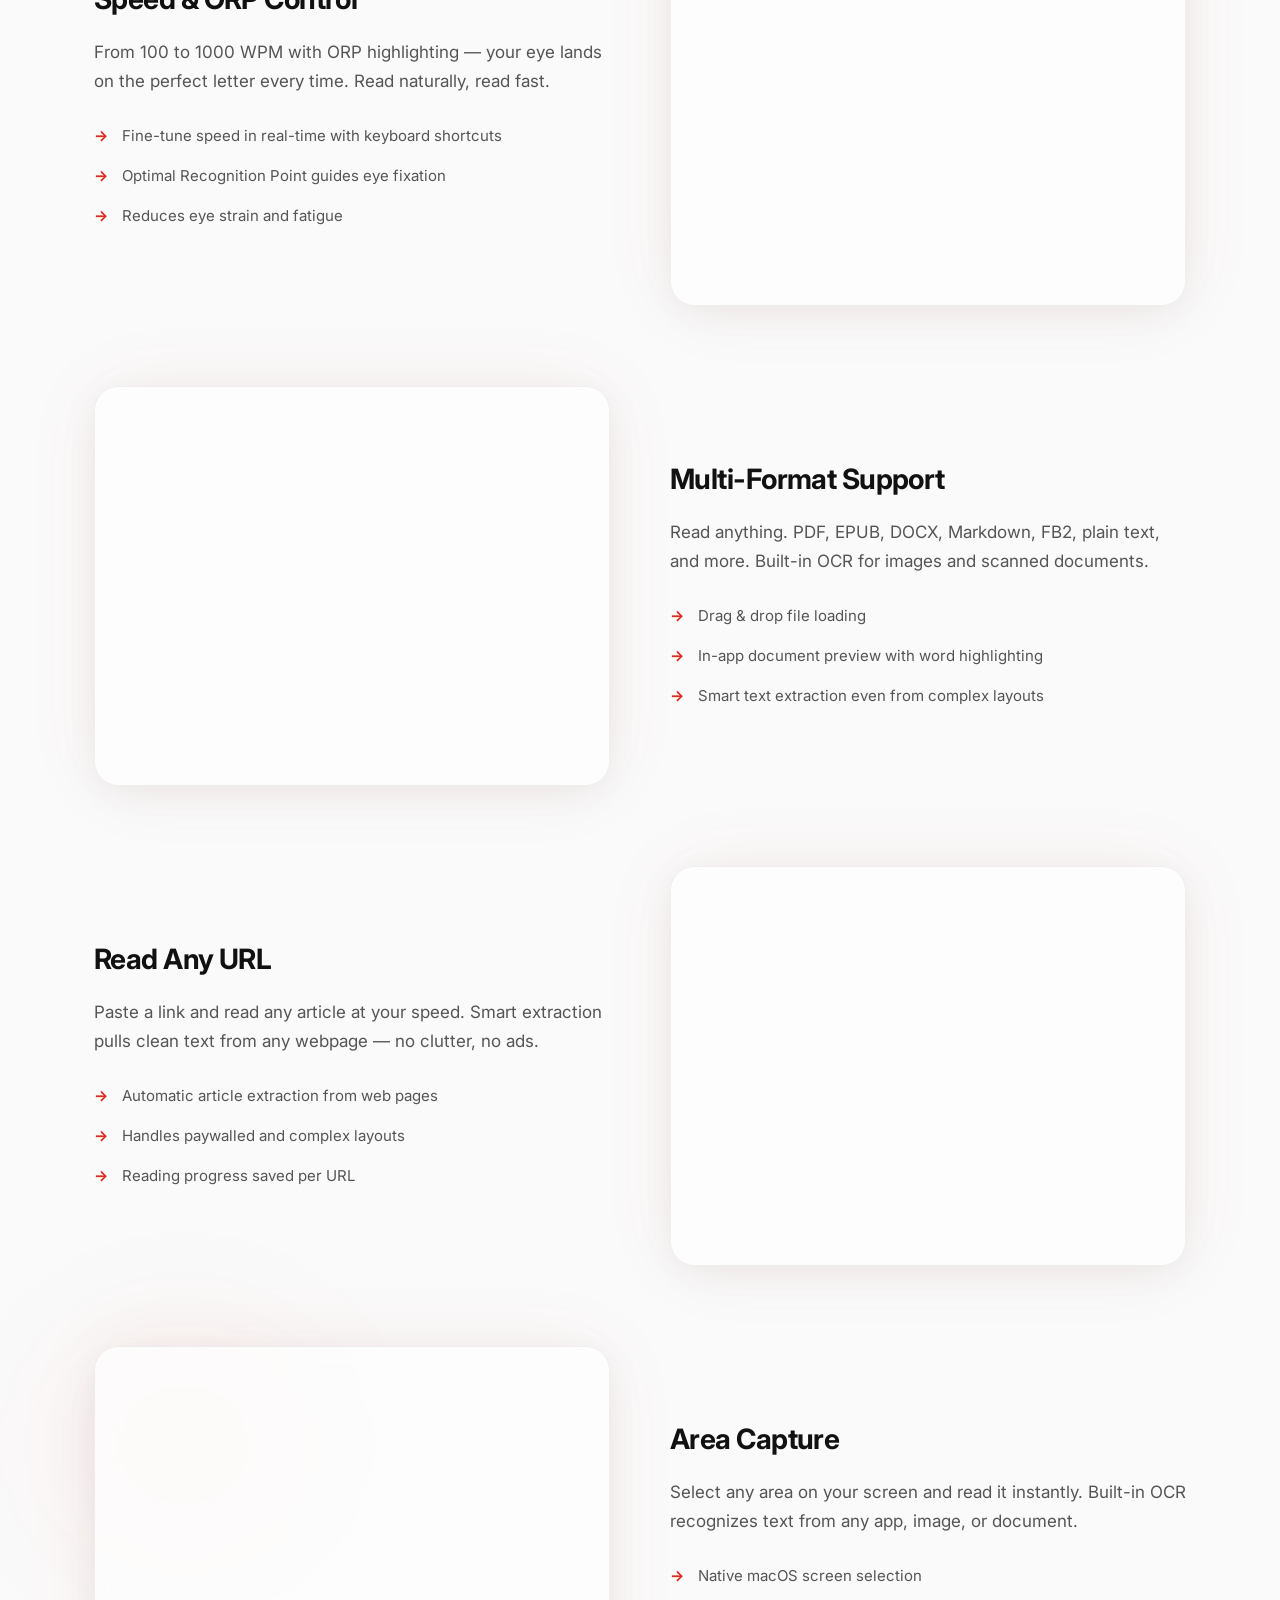
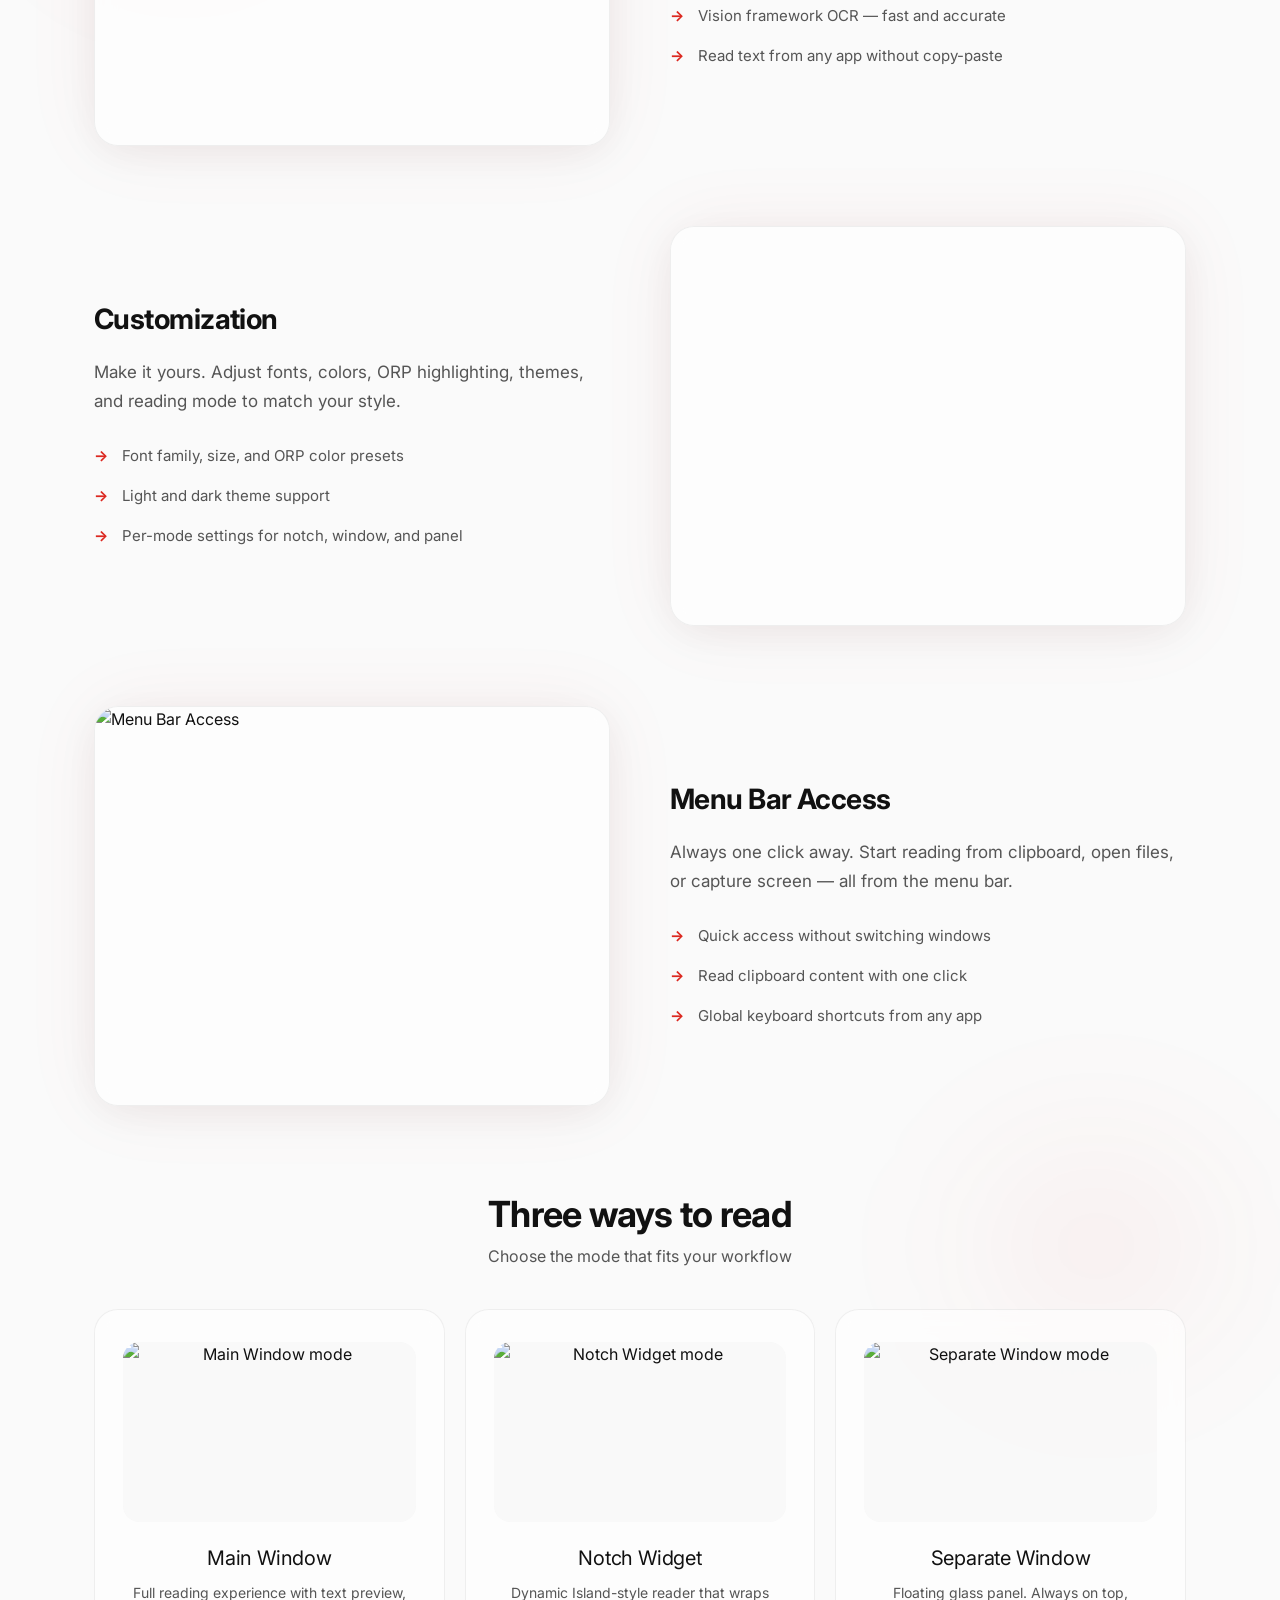
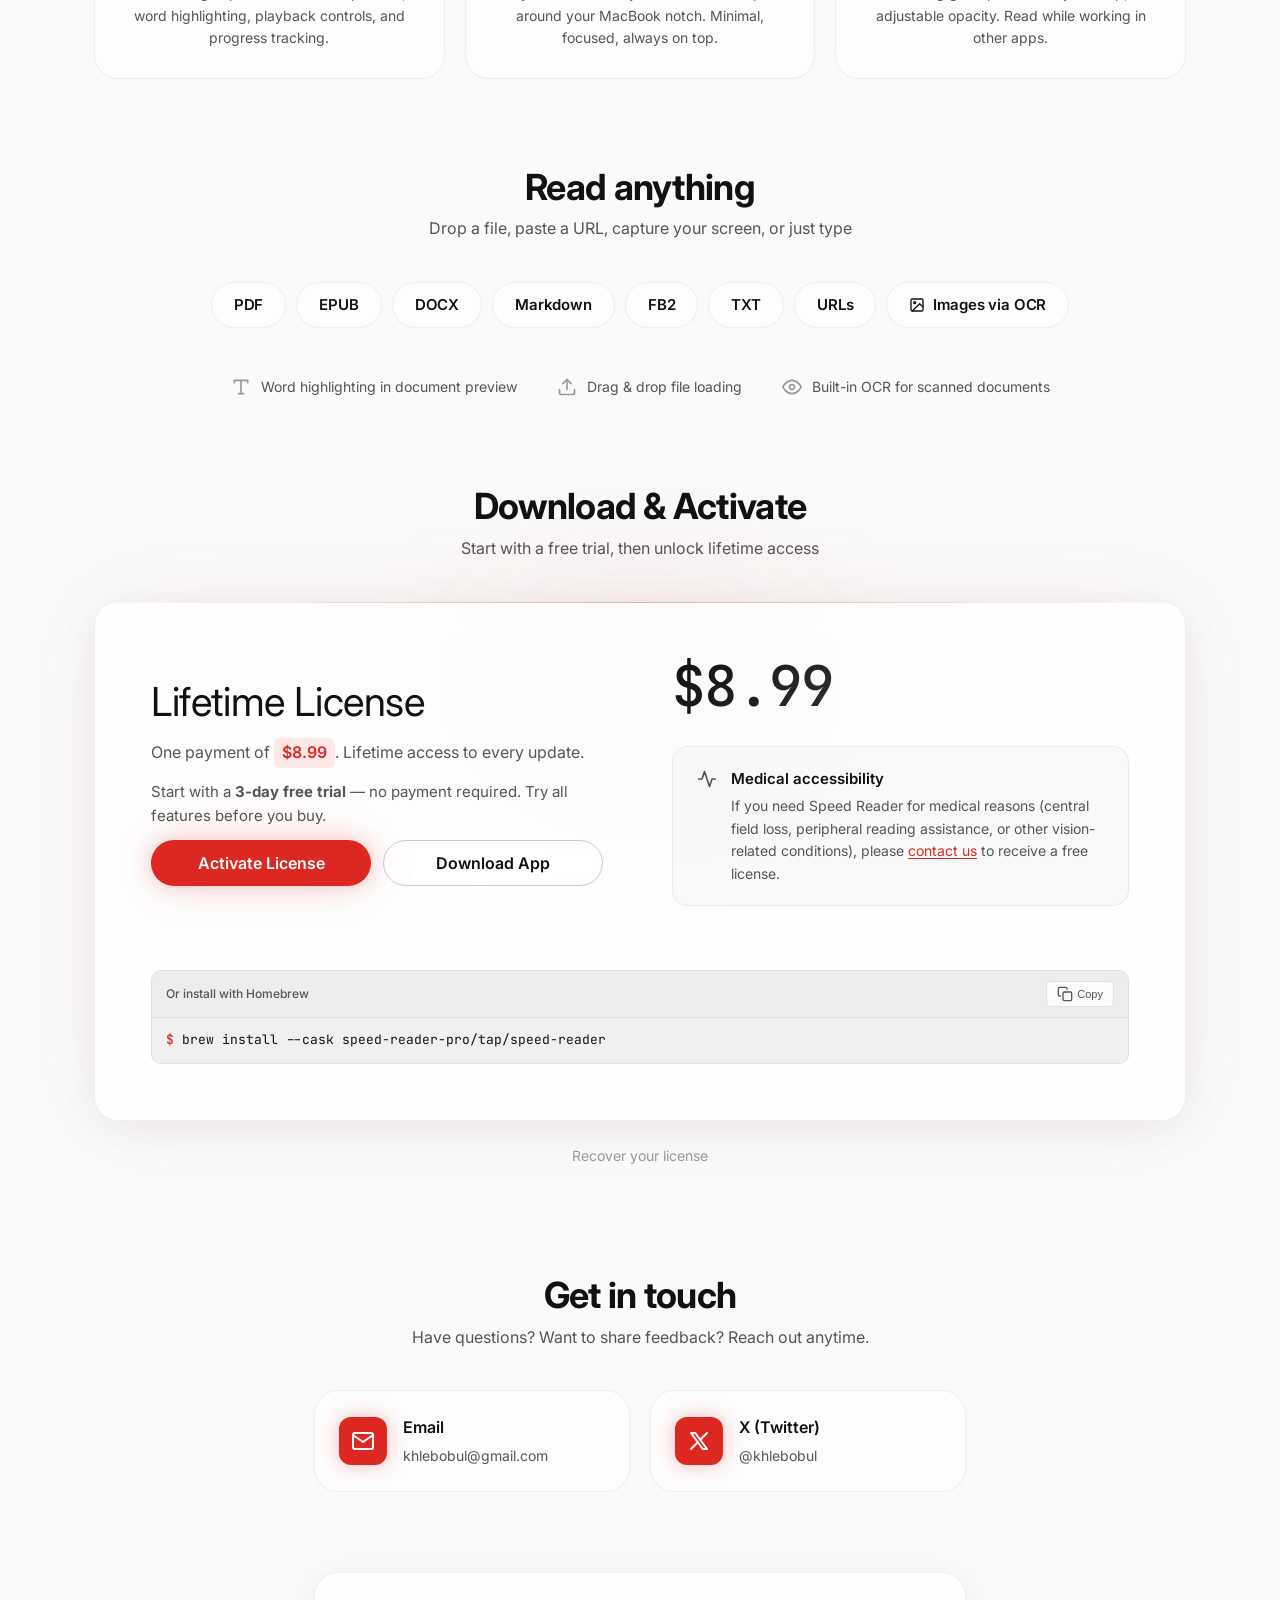
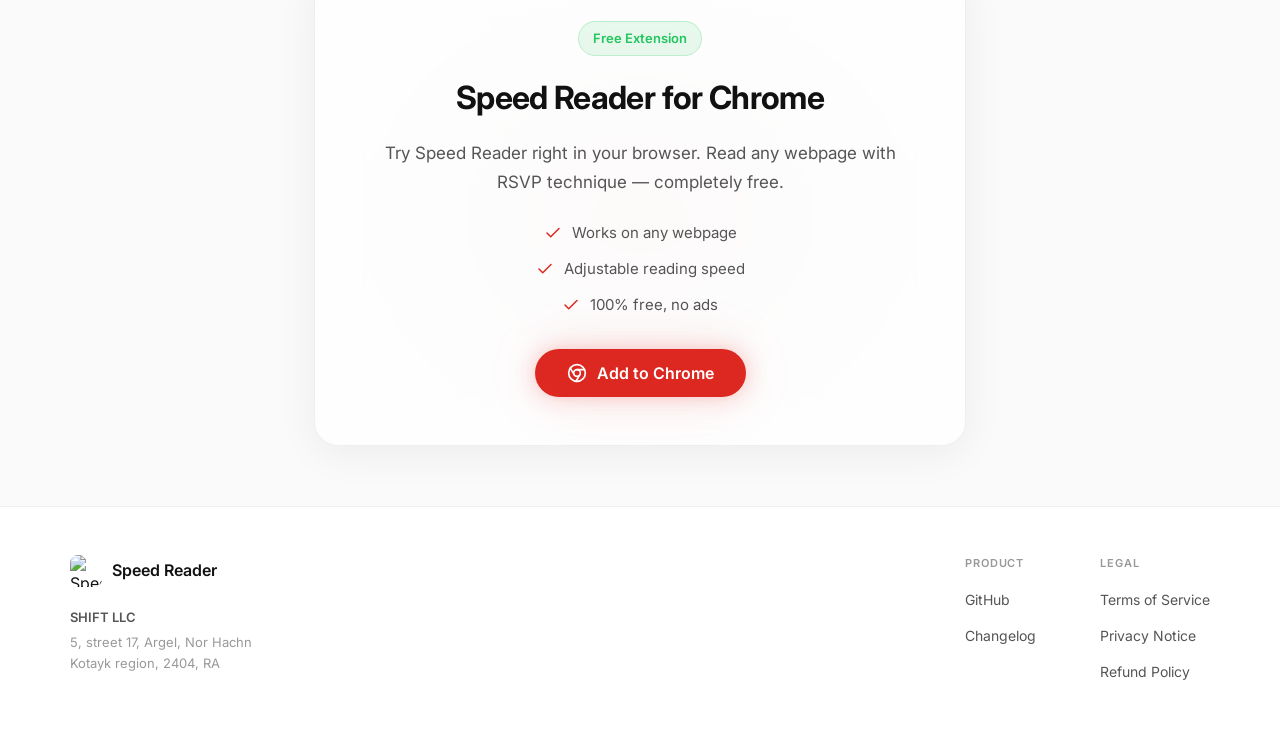
==== commit 5b7d134e: "update footer" ====
--- a/index.html
+++ b/index.html
@@ -507,19 +507,27 @@
     <!-- Footer -->
     <footer class="footer">
         <div class="footer-inner">
-            <div class="footer-brand">
-                <span>Speed Reader</span>
-                <span class="footer-address">Tech Product Partners KFT. 11 Ady Endre utca, Tésa, Hungary, 2636</span>
-            </div>
-            <div class="footer-links">
-                <div class="footer-links-row">
+            <div class="footer-brand-col">
+                <div class="footer-brand-logo">
+                    <img src="assets/favicons/favicon-96x96.png" alt="Speed Reader">
+                    <span class="footer-brand-name">Speed Reader</span>
+                </div>
+                <div class="footer-address-block">
+                    <span class="footer-address-company">SHIFT LLC</span>
+                    <span class="footer-address-text">5, street 17, Argel, Nor Hachn<br>Kotayk region, 2404, RA</span>
+                </div>
+            </div>
+            <div class="footer-cols">
+                <div class="footer-col">
+                    <span class="footer-col-title">Product</span>
+                    <a href="https://github.com/speed-reader-pro" target="_blank">GitHub</a>
+                    <a href="https://github.com/speed-reader-pro/speed-reader-app-releases/blob/main/CHANGELOG.md" target="_blank">Changelog</a>
+                </div>
+                <div class="footer-col">
+                    <span class="footer-col-title">Legal</span>
                     <a href="legal/terms.html" target="_blank">Terms of Service</a>
                     <a href="legal/privacy.html" target="_blank">Privacy Notice</a>
                     <a href="legal/refund.html" target="_blank">Refund Policy</a>
-                </div>
-                <div class="footer-links-row">
-                    <a href="https://github.com/speed-reader-pro" target="_blank">GitHub</a>
-                    <a href="https://github.com/speed-reader-pro/speed-reader-app-releases/blob/main/CHANGELOG.md" target="_blank">Changelog</a>
                 </div>
             </div>
         </div>
--- a/css/style.css
+++ b/css/style.css
@@ -1591,7 +1591,7 @@
 
 /* ========== Footer ========== */
 .footer {
-    padding: 24px;
+    padding: 48px 24px;
     backdrop-filter: blur(20px) saturate(180%);
     -webkit-backdrop-filter: blur(20px) saturate(180%);
     background: rgba(255, 255, 255, 0.9);
@@ -1604,50 +1604,81 @@
     max-width: var(--max-width);
     margin: 0 auto;
     display: flex;
-    align-items: center;
     justify-content: space-between;
-}
-
-.footer-brand {
+    align-items: flex-start;
+    gap: 48px;
+}
+
+.footer-brand-col {
     display: flex;
     flex-direction: column;
-    align-items: flex-start;
-    gap: 6px;
+    gap: 20px;
+}
+
+.footer-brand-logo {
+    display: flex;
+    align-items: center;
+    gap: 10px;
+}
+
+.footer-brand-logo img {
+    width: 32px;
+    height: 32px;
+    border-radius: 8px;
+}
+
+.footer-brand-name {
     font-weight: 600;
-    font-size: 15px;
-}
-
-.footer-address {
+    font-size: 16px;
+    color: var(--text);
+}
+
+.footer-address-block {
+    display: flex;
+    flex-direction: column;
+    gap: 4px;
+}
+
+.footer-address-company {
     font-size: 13px;
-    font-weight: 400;
-    color: var(--text-tertiary);
-}
-
-.footer-links {
-    display: flex;
-    flex-direction: column;
-    gap: 8px;
-    align-items: flex-end;
-}
-
-.footer-links-row {
-    display: flex;
-    gap: 24px;
-}
-
-.footer-links a {
-    font-size: 14px;
-    color: var(--text-tertiary);
-    transition: color 0.2s;
-}
-
-.footer-links a:hover {
-    color: var(--text-secondary);
-}
-
-.footer-copy {
+    font-weight: 600;
+    color: var(--text-secondary);
+}
+
+.footer-address-text {
     font-size: 13px;
     color: var(--text-tertiary);
+    line-height: 1.6;
+}
+
+.footer-cols {
+    display: flex;
+    gap: 64px;
+}
+
+.footer-col {
+    display: flex;
+    flex-direction: column;
+    gap: 14px;
+}
+
+.footer-col-title {
+    font-size: 11px;
+    font-weight: 600;
+    letter-spacing: 0.08em;
+    color: var(--text-tertiary);
+    text-transform: uppercase;
+    margin-bottom: 2px;
+}
+
+.footer-col a {
+    font-size: 14px;
+    color: var(--text-secondary);
+    transition: color 0.2s;
+}
+
+.footer-col a:hover {
+    color: var(--text);
 }
 
 /* ========== Refund Modal ========== */
@@ -2015,21 +2046,11 @@
 
     .footer-inner {
         flex-direction: column;
-        gap: 20px;
-        text-align: center;
+        gap: 32px;
     }
 
-    .footer-brand {
-        align-items: center;
-    }
-
-    .footer-links {
-        align-items: center;
-    }
-
-    .footer-links-row {
-        flex-wrap: wrap;
-        justify-content: center;
+    .footer-cols {
+        gap: 40px;
     }
 }
 
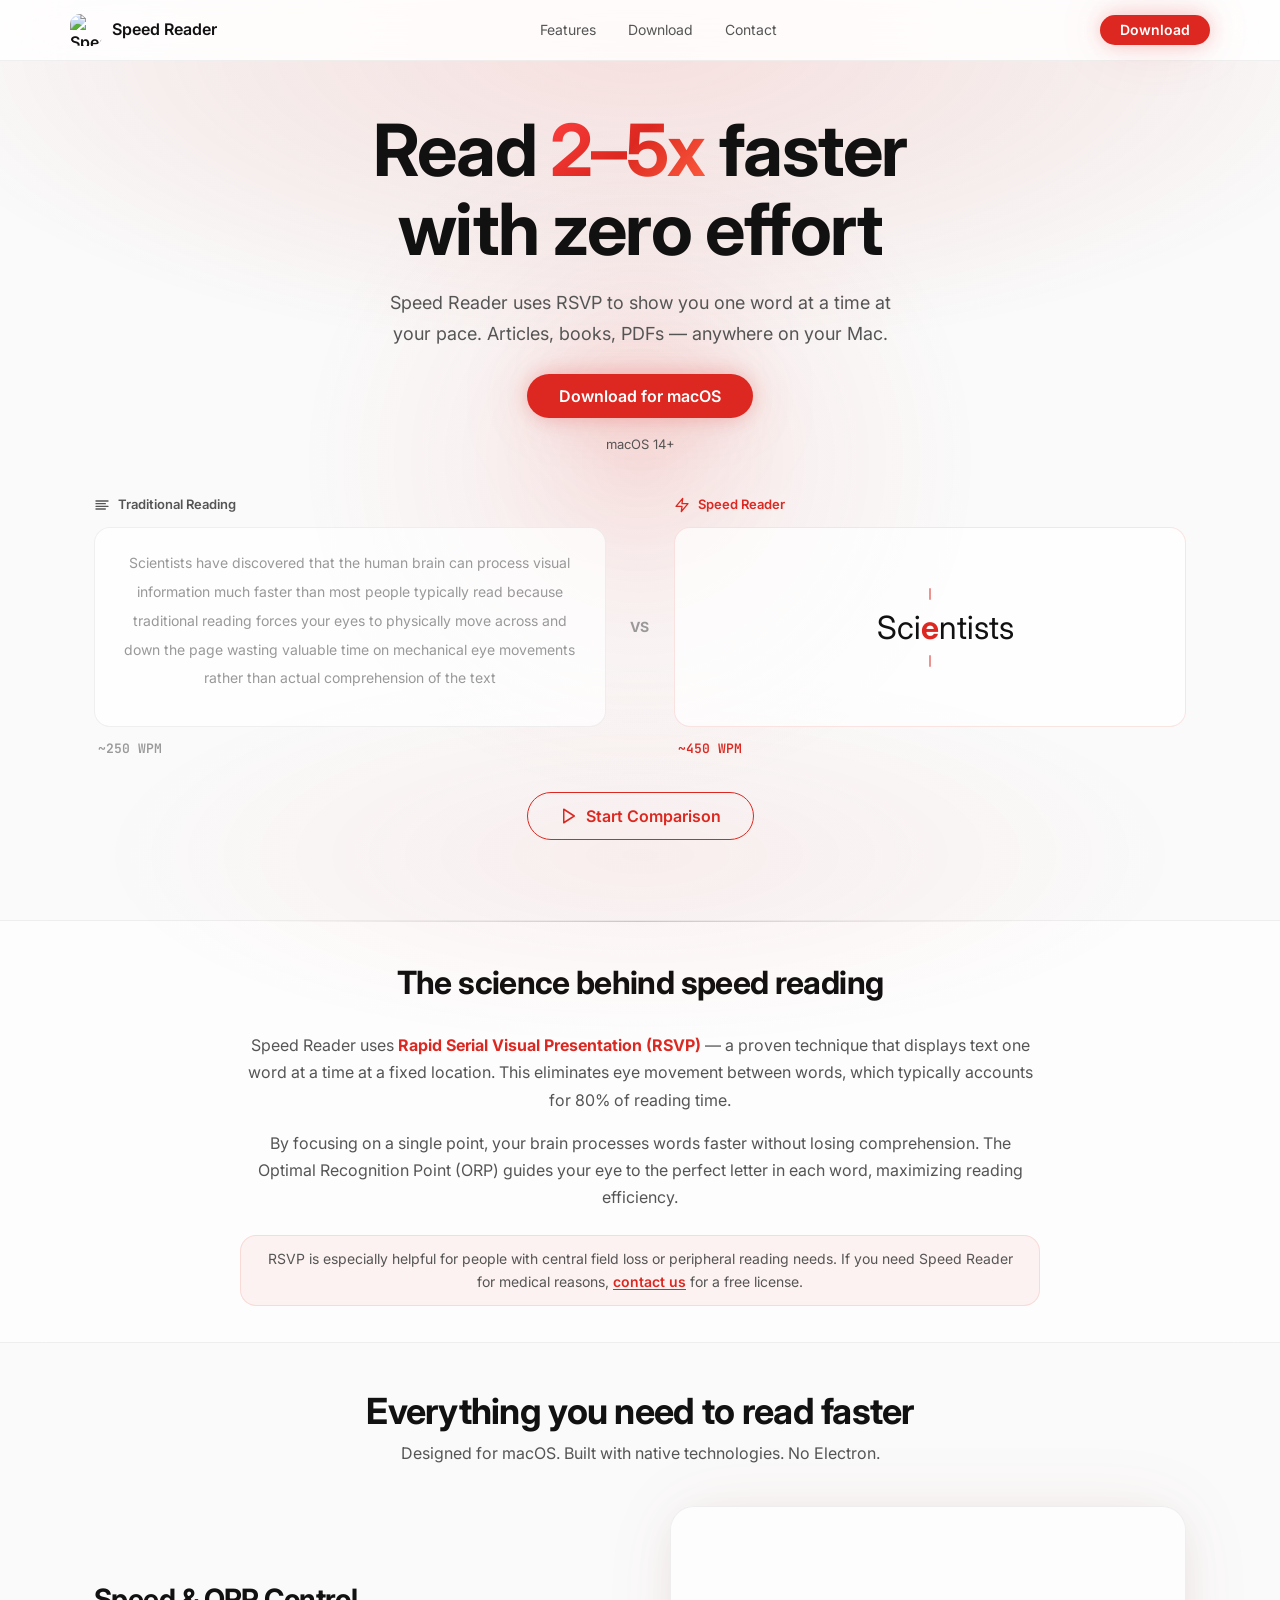
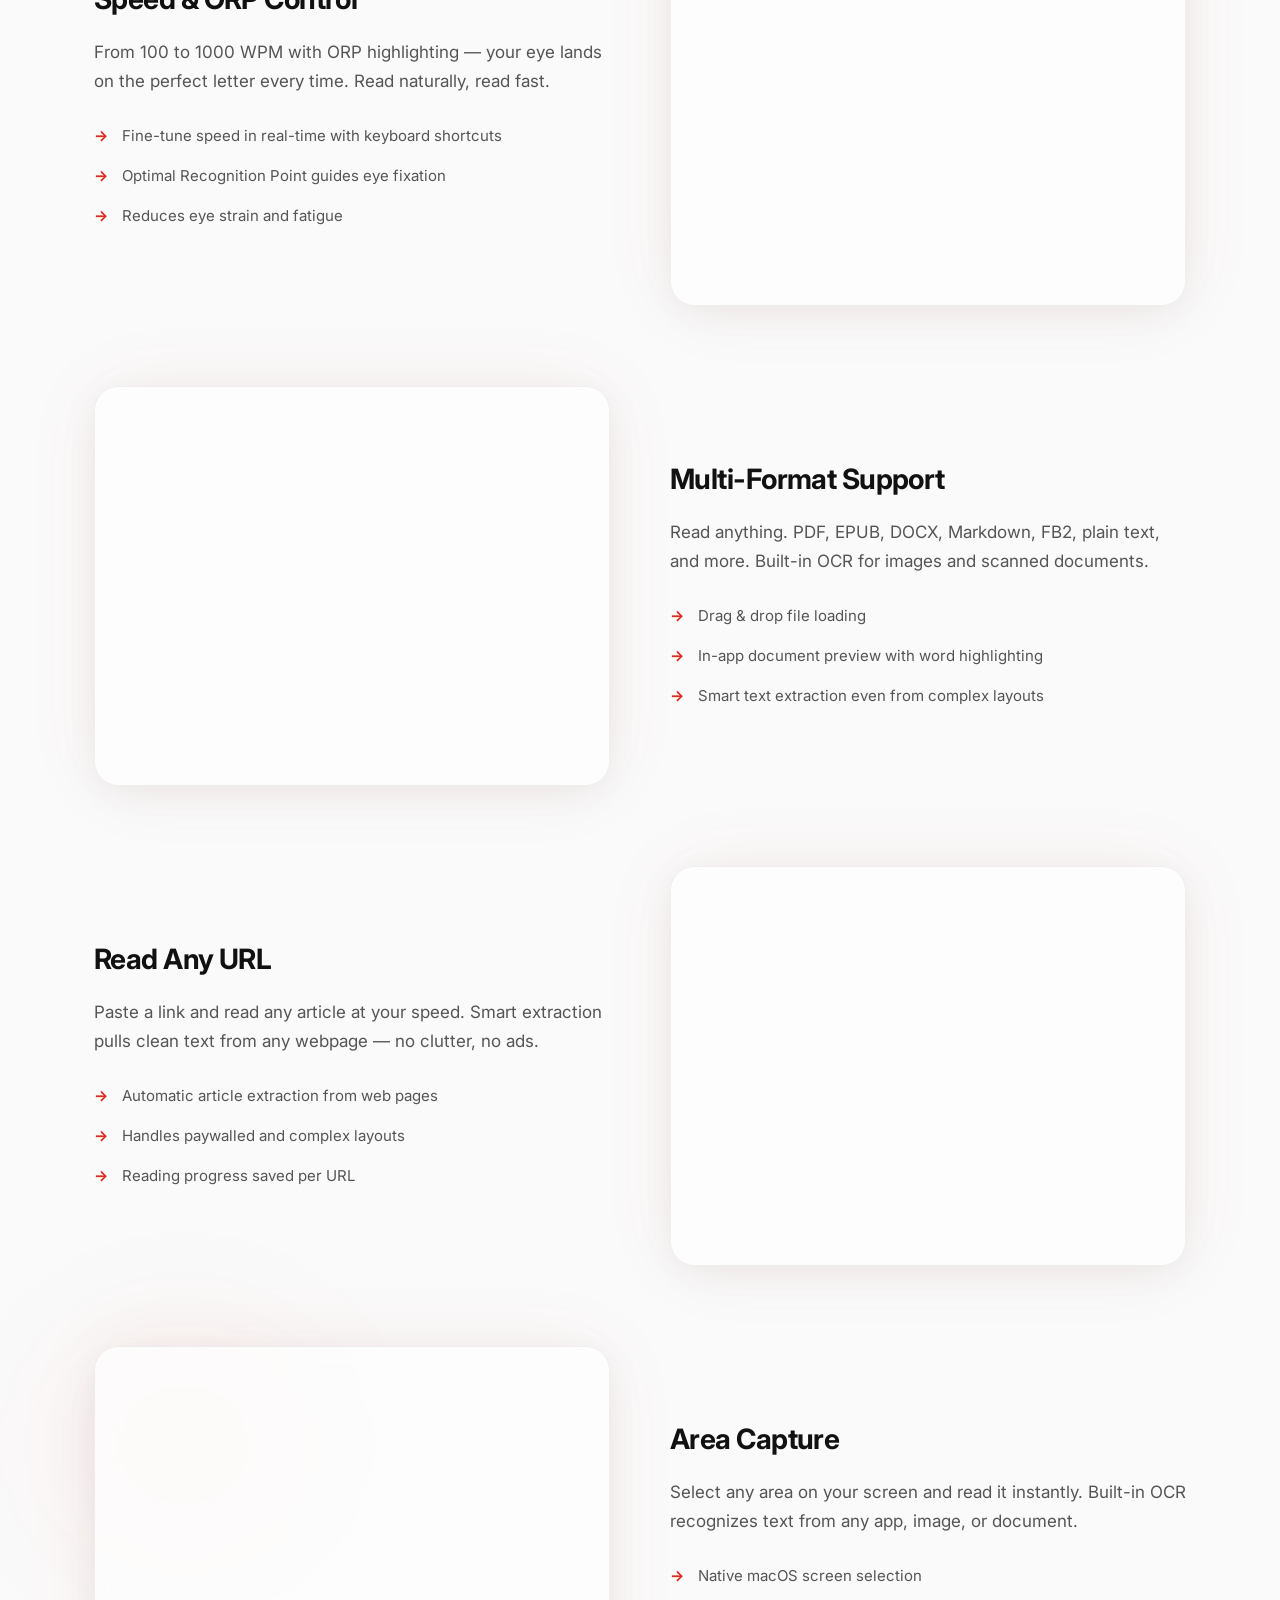
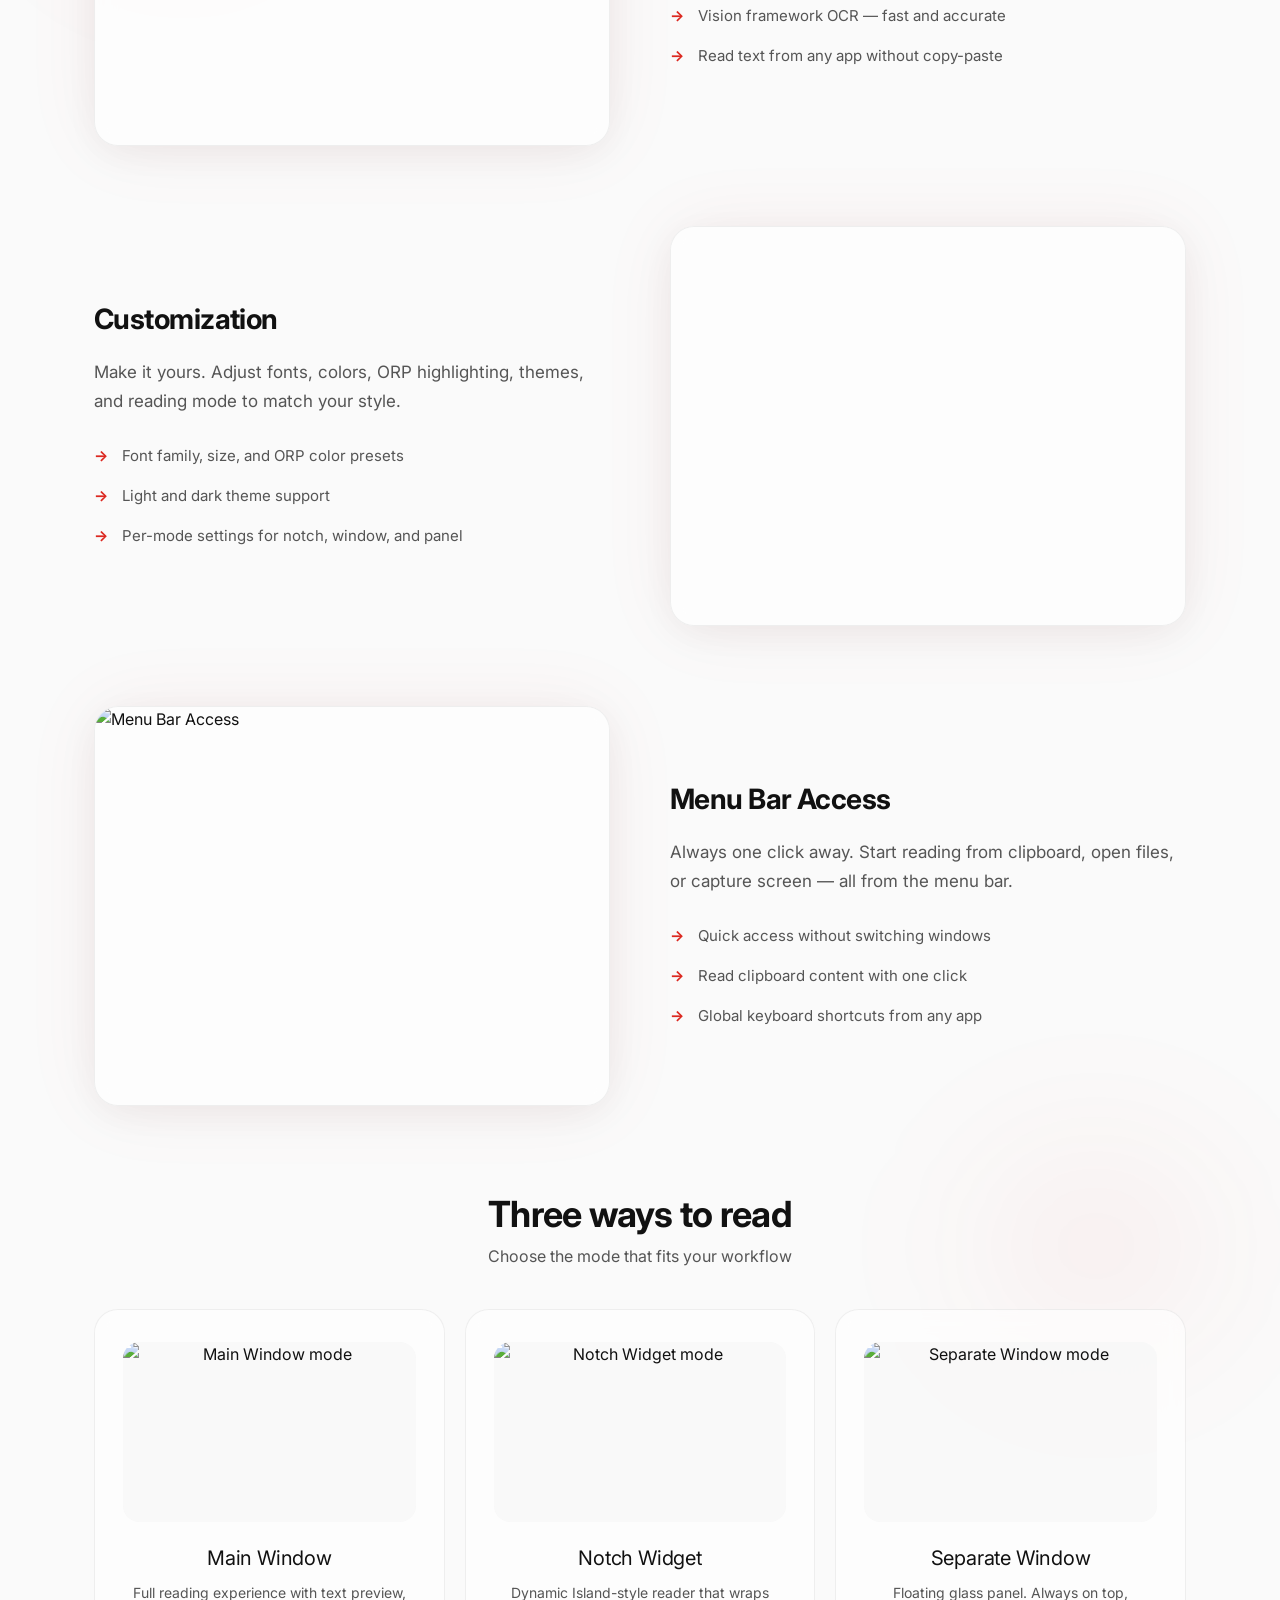
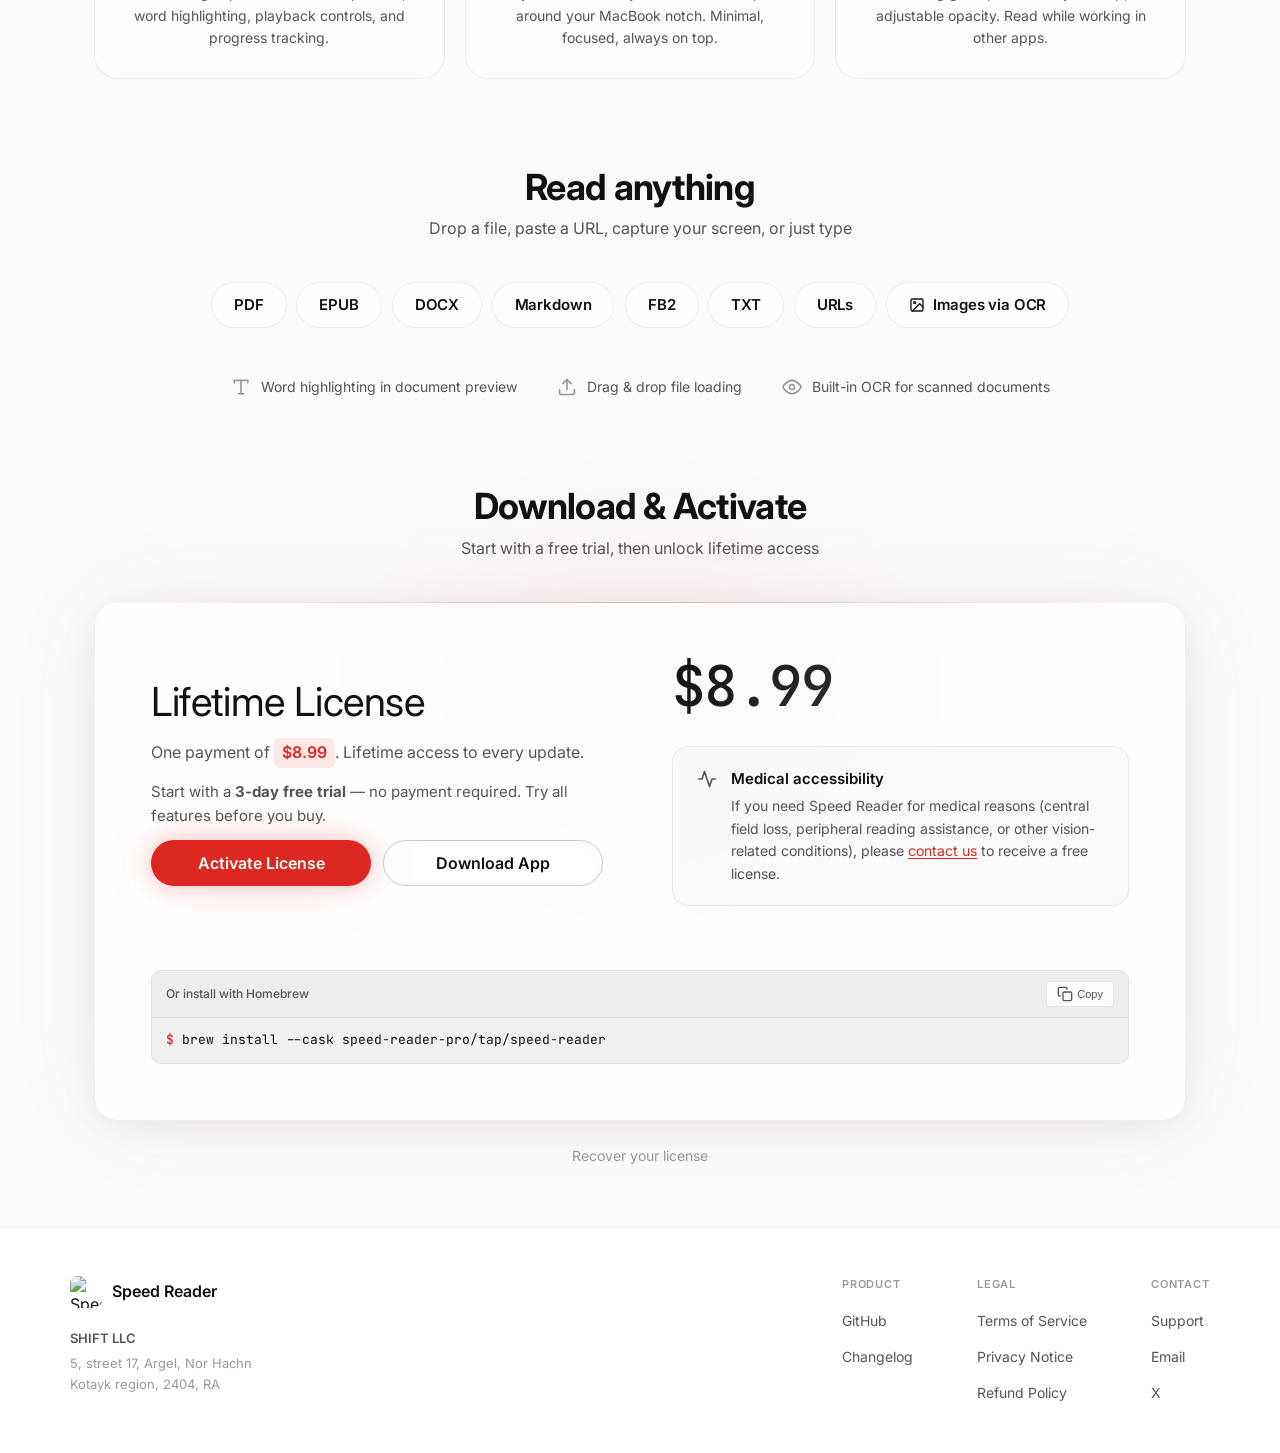
==== commit 03d2512e: "hide extension" ====
--- a/index.html
+++ b/index.html
@@ -84,10 +84,8 @@
             </a>
             <div class="nav-links">
                 <a href="#features">Features</a>
-                <a href="#modes">Modes</a>
-                <a href="#formats">Formats</a>
                 <a href="#download-section">Download</a>
-                <a href="#contact">Contact</a>
+                <a href="https://appbox.space/paywall/793/customer-portal/get?tab=support" target="_blank" rel="noopener noreferrer">Contact</a>
             </div>
             <a href="#download-section" class="btn btn-sm" data-umami-event="download-nav">Download</a>
         </div>
@@ -411,66 +409,14 @@
             </div>
         </div>
 
-        <a href="legal/refund.html" class="pricing-refund">Recover your license</a>
-    </section>
-
-    <!-- Contact -->
-    <section class="contact" id="contact">
-        <div class="section-header">
-            <h2>Get in touch</h2>
-            <p class="section-subtitle">Have questions? Want to share feedback? Reach out anytime.</p>
-        </div>
-
-        <div class="contact-grid">
-            <a href="mailto:khlebobul@gmail.com" class="contact-card">
-                <div class="contact-icon">
-                    <svg width="24" height="24" viewBox="0 0 24 24" fill="none" stroke="currentColor" stroke-width="2" stroke-linecap="round" stroke-linejoin="round">
-                        <path d="M4 4h16c1.1 0 2 .9 2 2v12c0 1.1-.9 2-2 2H4c-1.1 0-2-.9-2-2V6c0-1.1.9-2 2-2z"/>
-                        <polyline points="22,6 12,13 2,6"/>
-                    </svg>
-                </div>
-                <div class="contact-content">
-                    <h3>Email</h3>
-                    <p>khlebobul@gmail.com</p>
-                </div>
-            </a>
-
-            <a href="https://x.com/khlebobul" target="_blank" rel="noopener noreferrer" class="contact-card">
-                <div class="contact-icon">
-                    <svg width="24" height="24" viewBox="0 0 24 24" fill="none" stroke="currentColor" stroke-width="2" stroke-linecap="round" stroke-linejoin="round">
-                        <path d="M4 4l11.733 16h4.267l-11.733 -16z"/>
-                        <path d="M4 20l6.768 -6.768m2.46 -2.46l6.772 -6.772"/>
-                    </svg>
-                </div>
-                <div class="contact-content">
-                    <h3>X (Twitter)</h3>
-                    <p>@khlebobul</p>
-                </div>
-            </a>
-
-        </div>
-    </section>
-
-    <!-- Refund Modal -->
-    <div class="modal-overlay" id="refund-modal">
-        <div class="modal">
-            <button class="modal-close" id="refund-close">&times;</button>
-            <h2>Recover your license</h2>
-            <p>Send us the email address you used when purchasing Speed Reader. We'll help you restore access, transfer your license to a new device, or process a refund.</p>
-            <a href="mailto:khlebobul@gmail.com?subject=Speed%20Reader%20%E2%80%94%20License%20Recovery" class="btn btn-lg modal-btn">
-                <svg width="18" height="18" viewBox="0 0 24 24" fill="none" stroke="currentColor" stroke-width="2" stroke-linecap="round" stroke-linejoin="round">
-                    <path d="M4 4h16c1.1 0 2 .9 2 2v12c0 1.1-.9 2-2 2H4c-1.1 0-2-.9-2-2V6c0-1.1.9-2 2-2z"/>
-                    <polyline points="22,6 12,13 2,6"/>
-                </svg>
-                khlebobul@gmail.com
-            </a>
-        </div>
-    </div>
-
-    <!-- Browser Extension -->
+        <a href="https://appbox.space/paywall/793/customer-portal/get" target="_blank" class="pricing-refund">Recover your license</a>
+    </section>
+
+    <!-- Browser Extension
     <section class="extension">
         <div class="extension-container">
             <div class="extension-content">
+                <span class="extension-kicker">Browser extension</span>
                 <div class="extension-badge">Free Extension</div>
                 <h2>Speed Reader for Chrome</h2>
                 <p>Try Speed Reader right in your browser. Read any webpage with RSVP technique — completely free.</p>
@@ -501,6 +447,7 @@
             </div>
         </div>
     </section>
+    -->
 
     </main>
 
@@ -528,6 +475,12 @@
                     <a href="legal/terms.html" target="_blank">Terms of Service</a>
                     <a href="legal/privacy.html" target="_blank">Privacy Notice</a>
                     <a href="legal/refund.html" target="_blank">Refund Policy</a>
+                </div>
+                <div class="footer-col">
+                    <span class="footer-col-title">Contact</span>
+                    <a href="https://appbox.space/paywall/793/customer-portal/get?tab=support" target="_blank" rel="noopener noreferrer">Support</a>
+                    <a href="mailto:khlebobul@gmail.com">Email</a>
+                    <a href="https://x.com/khlebobul" target="_blank" rel="noopener noreferrer">X</a>
                 </div>
             </div>
         </div>
--- a/css/style.css
+++ b/css/style.css
@@ -1505,7 +1505,7 @@
 /* ========== Browser Extension ========== */
 .extension {
     padding: 40px 24px 60px;
-    max-width: 700px;
+    max-width: 620px;
     margin: 0 auto;
     position: relative;
 }
@@ -1516,57 +1516,67 @@
     top: 50%;
     left: 50%;
     transform: translate(-50%, -50%);
-    width: 80%;
-    height: 400px;
-    background: radial-gradient(ellipse, rgba(220, 40, 30, 0.08) 0%, transparent 60%);
+    width: 72%;
+    height: 320px;
+    background: radial-gradient(ellipse, rgba(220, 40, 30, 0.04) 0%, transparent 62%);
     pointer-events: none;
-    filter: blur(60px);
+    filter: blur(72px);
 }
 
 .extension-container {
-    background: rgba(255, 255, 255, 0.7);
-    backdrop-filter: blur(20px);
+    background: rgba(255, 255, 255, 0.62);
+    backdrop-filter: blur(16px);
     border: 1px solid rgba(0, 0, 0, 0.06);
     border-radius: var(--radius-xl);
-    padding: 48px;
+    padding: 36px 32px;
     position: relative;
     z-index: 1;
-    box-shadow: 0 8px 40px rgba(0, 0, 0, 0.06);
+    box-shadow: 0 6px 24px rgba(0, 0, 0, 0.05);
     text-align: center;
+}
+
+.extension-kicker {
+    display: inline-block;
+    font-size: 11px;
+    font-weight: 600;
+    letter-spacing: 0.08em;
+    text-transform: uppercase;
+    color: var(--text-tertiary);
+    margin-bottom: 14px;
 }
 
 .extension-badge {
     display: inline-block;
     font-size: 13px;
     font-weight: 600;
-    color: #22c55e;
-    background: rgba(34, 197, 94, 0.1);
-    border: 1px solid rgba(34, 197, 94, 0.2);
+    color: var(--text-secondary);
+    background: rgba(255, 255, 255, 0.7);
+    border: 1px solid rgba(0, 0, 0, 0.08);
     padding: 6px 14px;
     border-radius: var(--radius-pill);
     margin-bottom: 16px;
 }
 
 .extension-content h2 {
-    font-size: 32px;
+    font-size: 26px;
     font-weight: 700;
     letter-spacing: -0.02em;
     color: var(--text);
-    margin-bottom: 16px;
+    margin-bottom: 12px;
 }
 
 .extension-content > p {
-    font-size: 17px;
-    color: var(--text-secondary);
-    line-height: 1.7;
+    font-size: 15px;
+    color: var(--text-secondary);
+    line-height: 1.6;
+    margin-bottom: 20px;
+}
+
+.extension-features {
+    display: flex;
+    flex-direction: column;
+    gap: 10px;
     margin-bottom: 24px;
-}
-
-.extension-features {
-    display: flex;
-    flex-direction: column;
-    gap: 12px;
-    margin-bottom: 32px;
     align-items: center;
 }
 
@@ -1574,7 +1584,7 @@
     display: flex;
     align-items: center;
     gap: 10px;
-    font-size: 15px;
+    font-size: 14px;
     color: var(--text-secondary);
 }
 
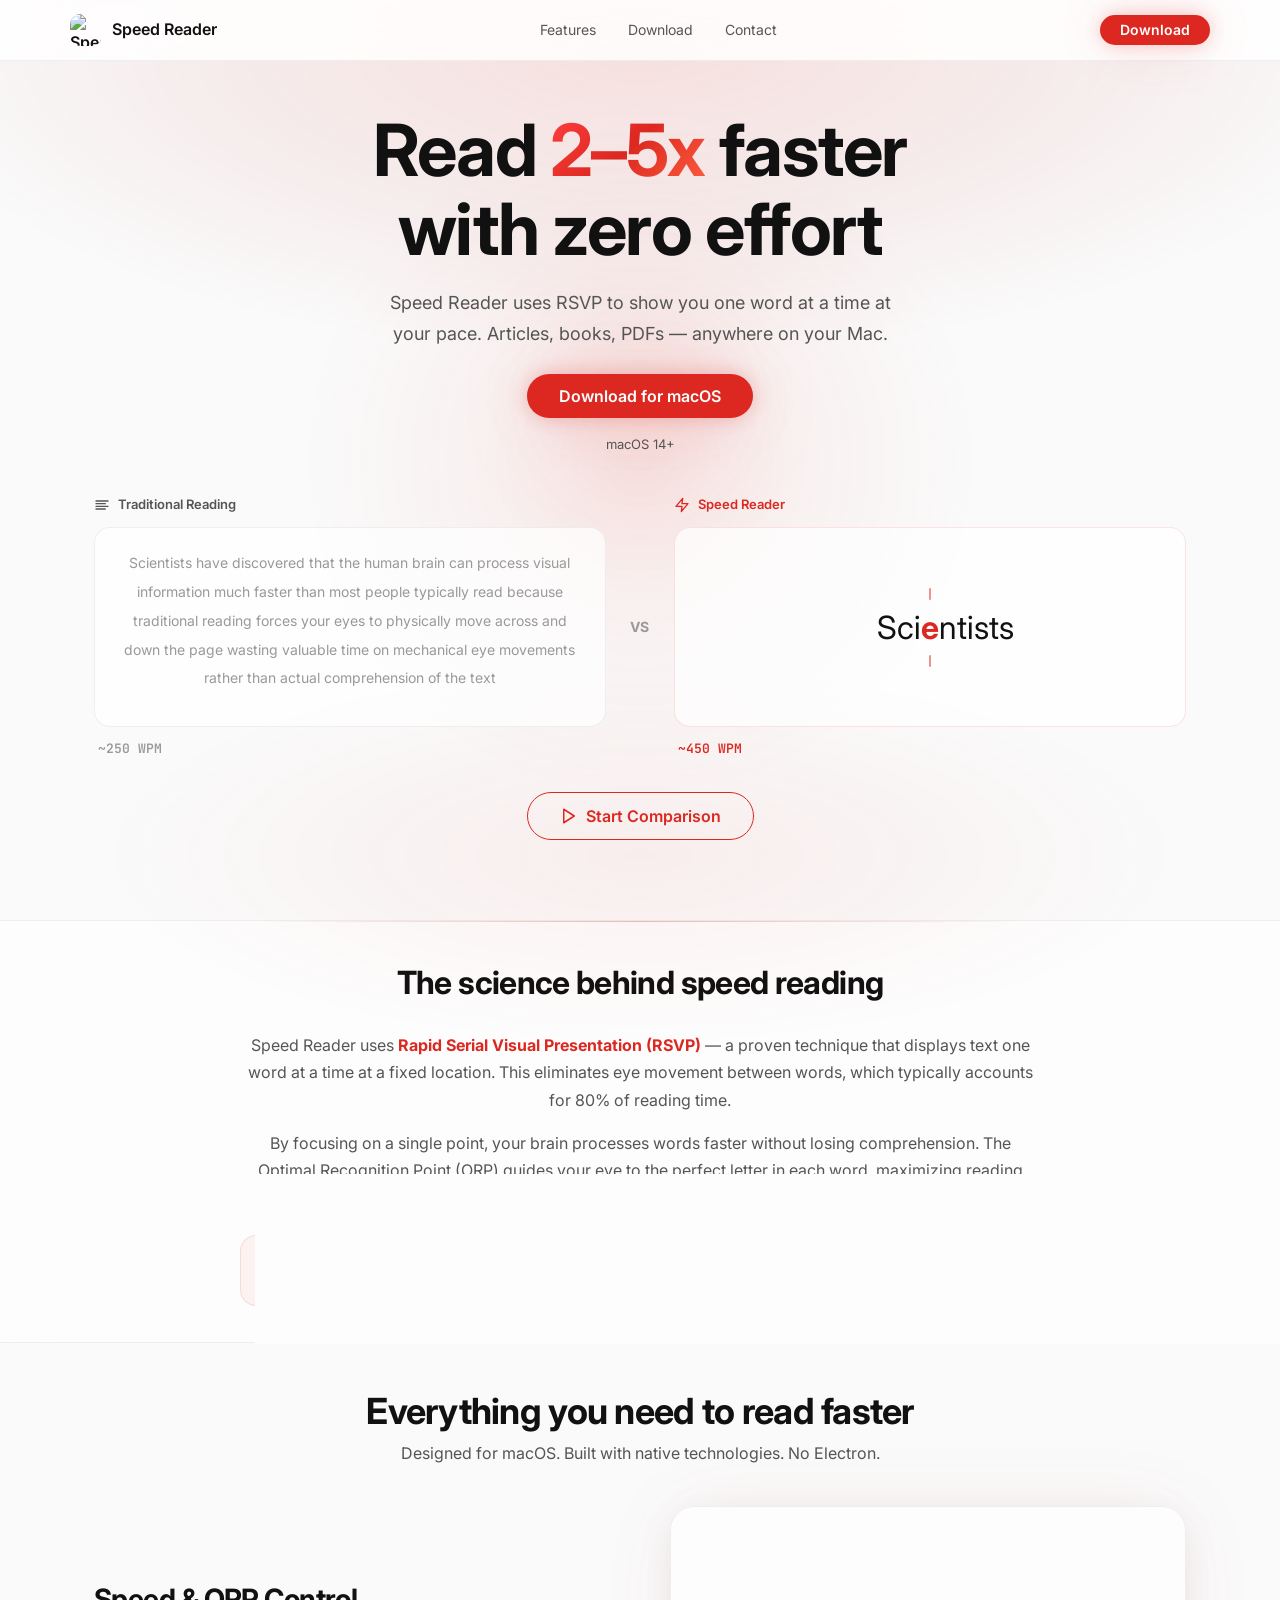
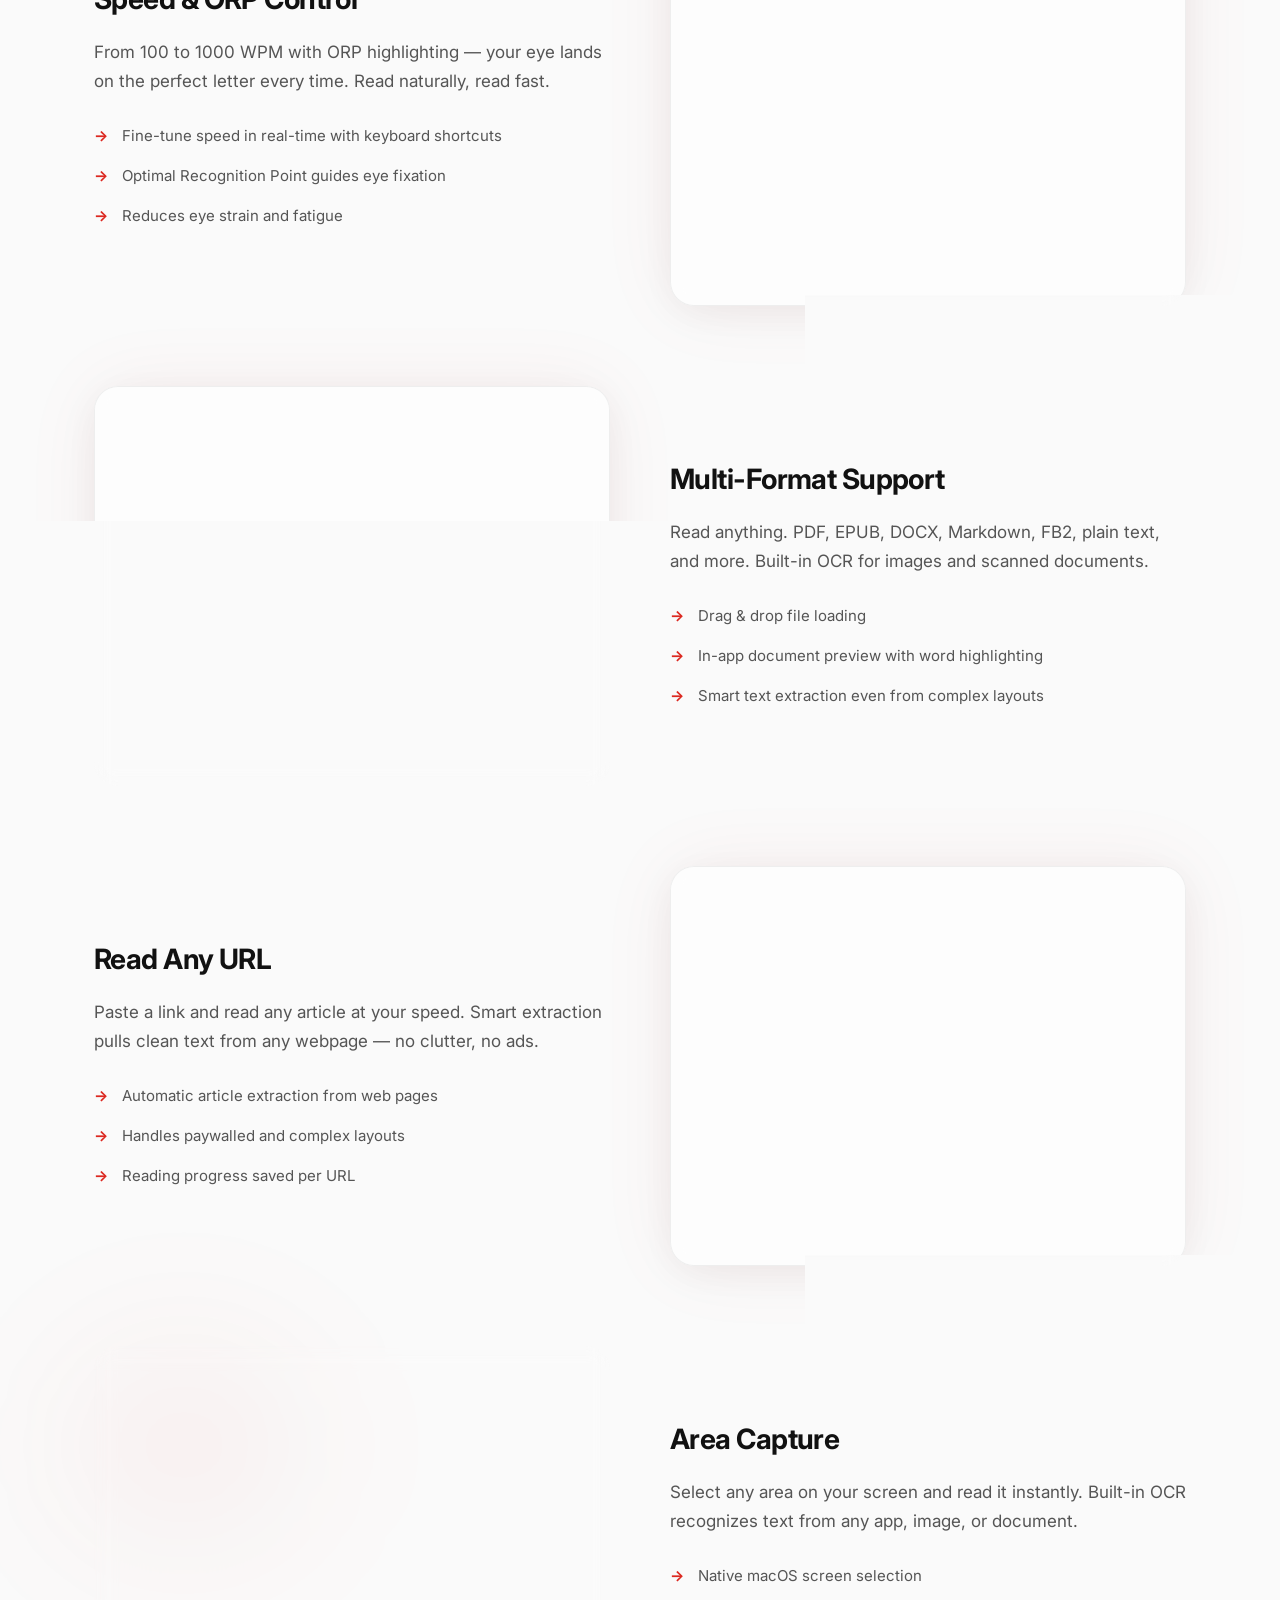
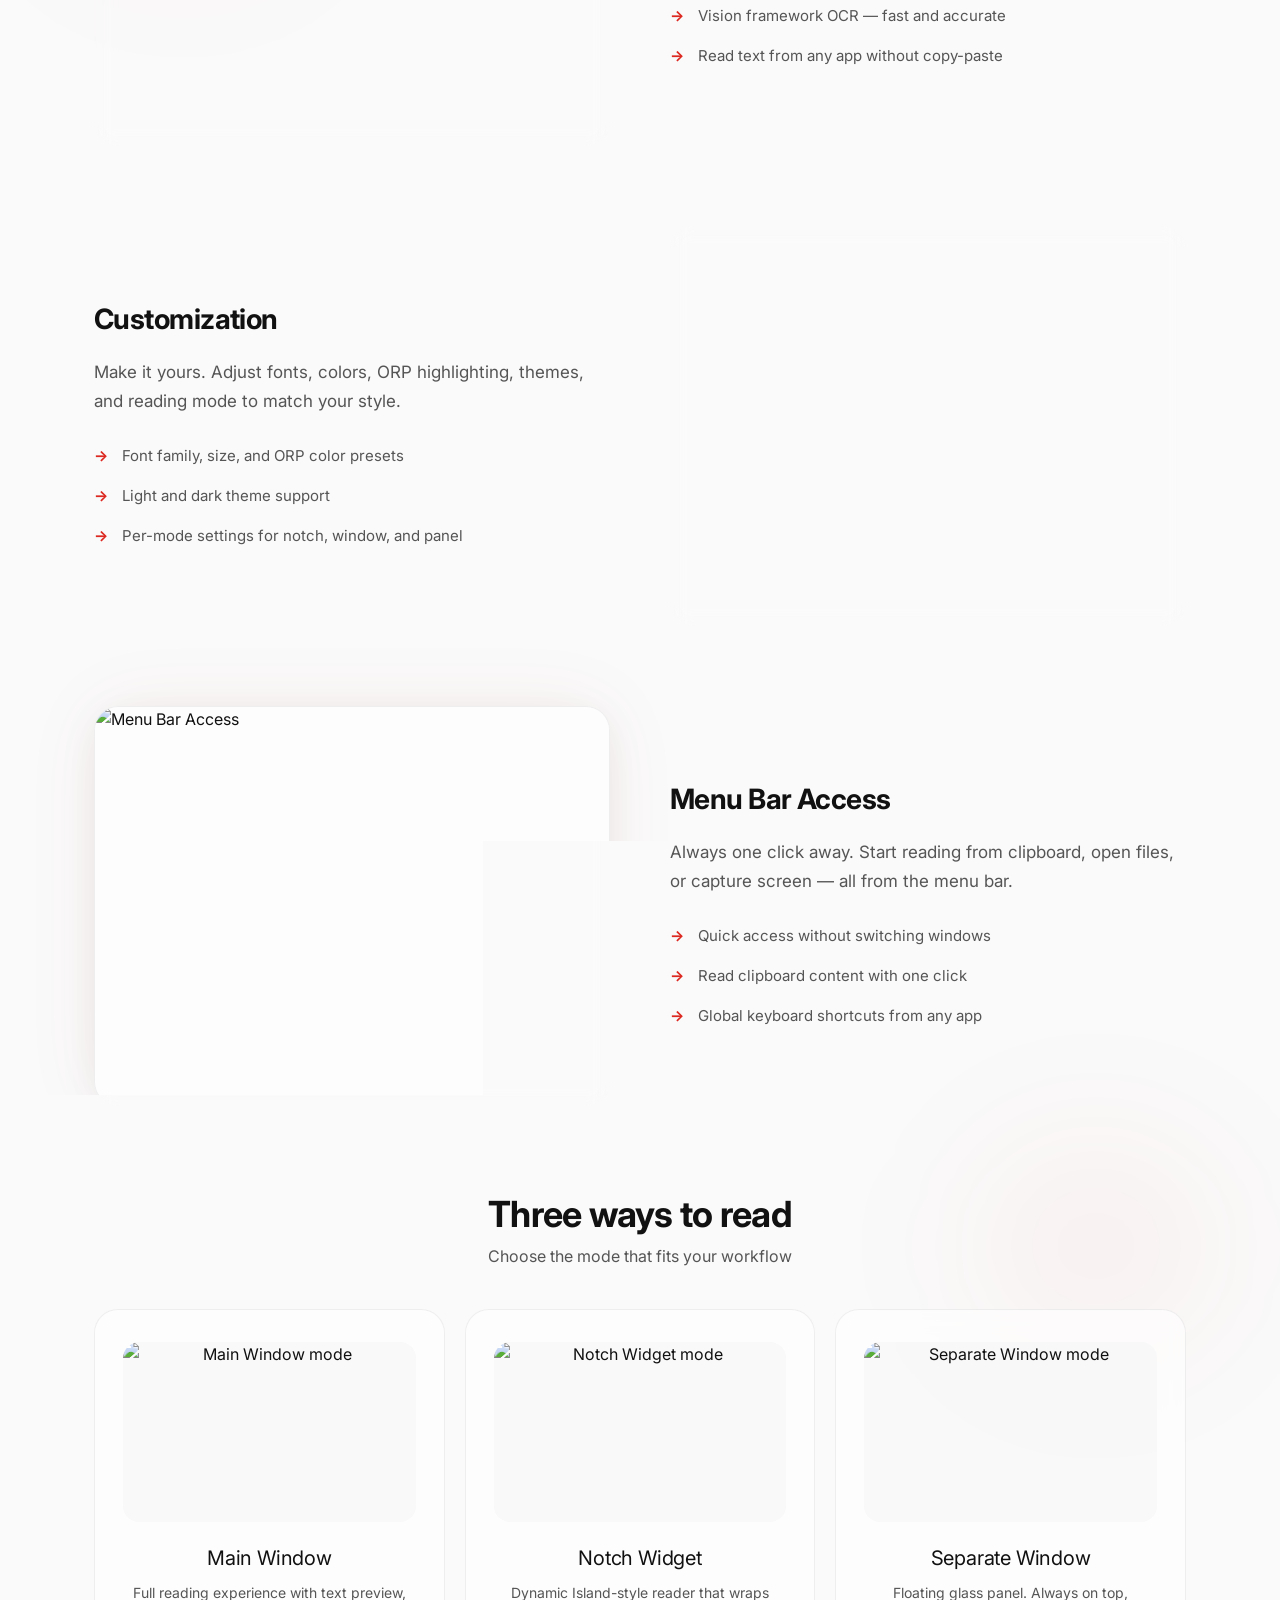
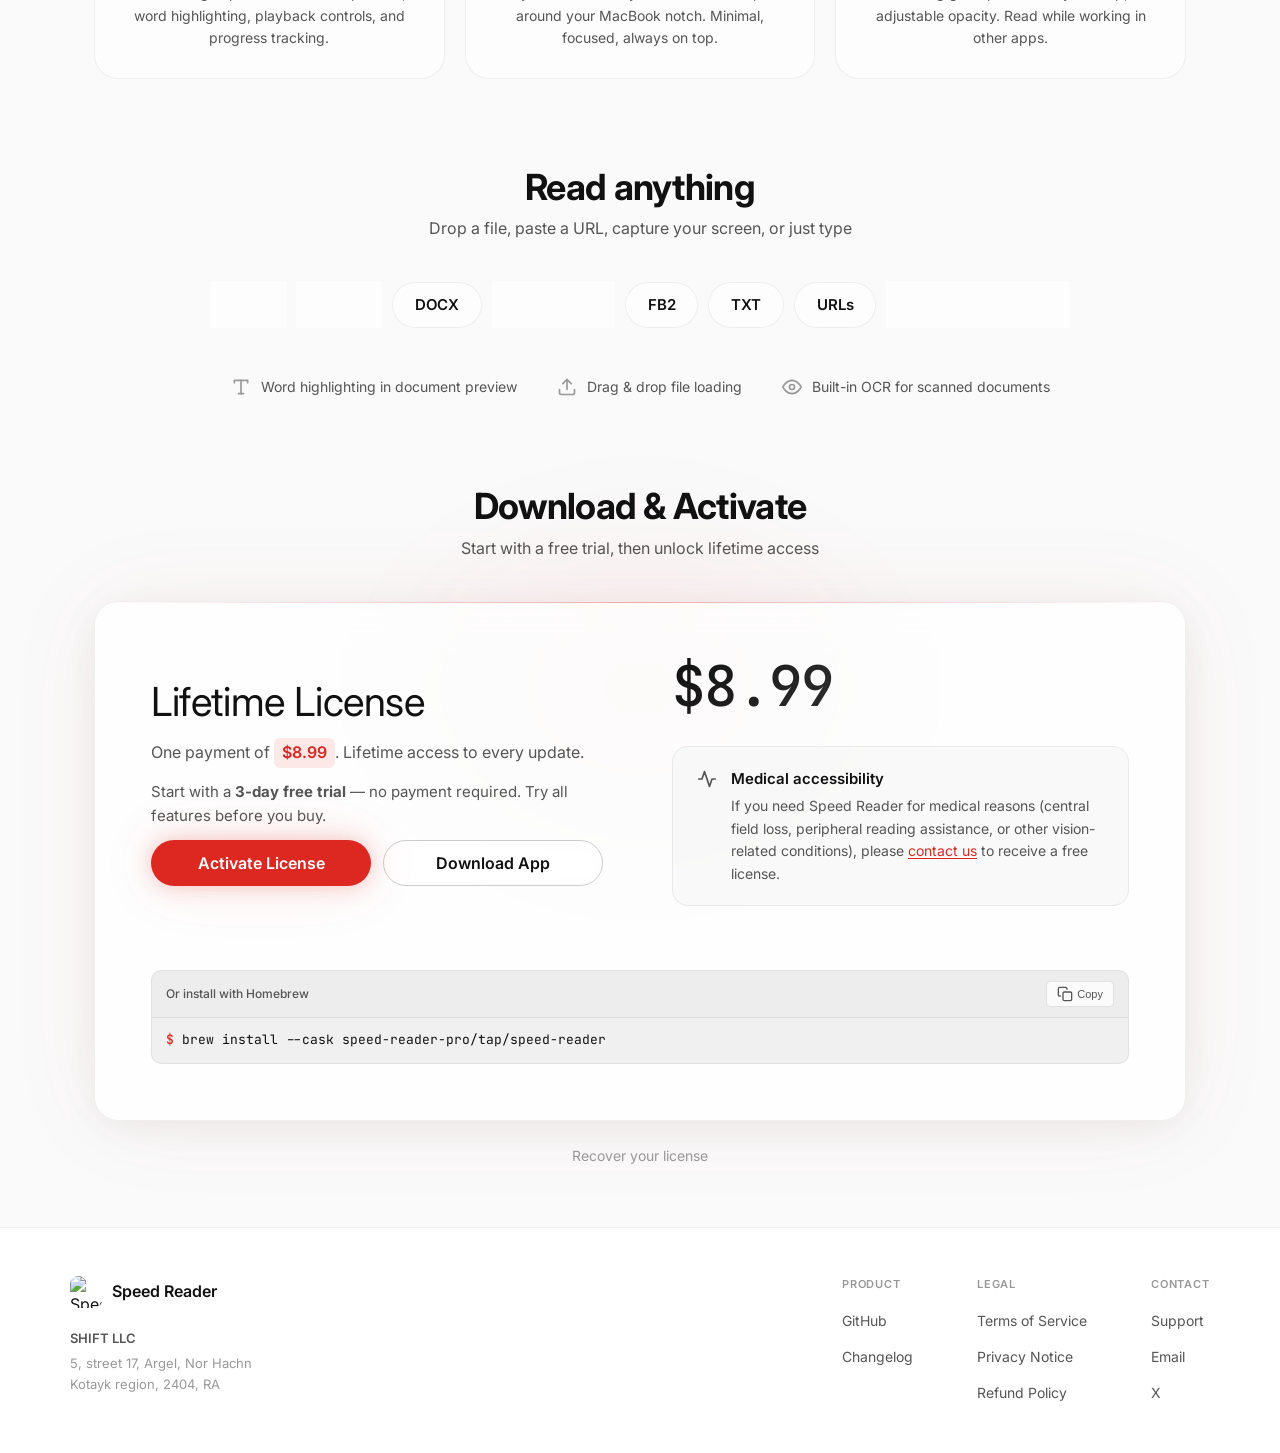
==== commit b177edbc: "update legals" ====
--- a/index.html
+++ b/index.html
@@ -163,7 +163,7 @@
                     By focusing on a single point, your brain processes words faster without losing comprehension. The Optimal Recognition Point (ORP) guides your eye to the perfect letter in each word, maximizing reading efficiency.
                 </p>
                 <p class="rsvp-technique-medical">
-                    RSVP is especially helpful for people with central field loss or peripheral reading needs. If you need Speed Reader for medical reasons, <a href="mailto:support@speed-reader.pro">contact us</a> for a free license.
+                    RSVP is especially helpful for people with central field loss or peripheral reading needs. If you need Speed Reader for medical reasons, <a href="mailto:khlebobul@gmail.com">contact us</a> for a free license.
                 </p>
             </div>
         </div>
@@ -385,7 +385,7 @@
                     <div class="pricing-medical-content">
                         <div class="pricing-medical-title">Medical accessibility</div>
                         <div class="pricing-medical-text">
-                            If you need Speed Reader for medical reasons (central field loss, peripheral reading assistance, or other vision-related conditions), please <a href="mailto:support@speed-reader.pro">contact us</a> to receive a free license.
+                            If you need Speed Reader for medical reasons (central field loss, peripheral reading assistance, or other vision-related conditions), please <a href="mailto:khlebobul@gmail.com">contact us</a> to receive a free license.
                         </div>
                     </div>
                 </div>
